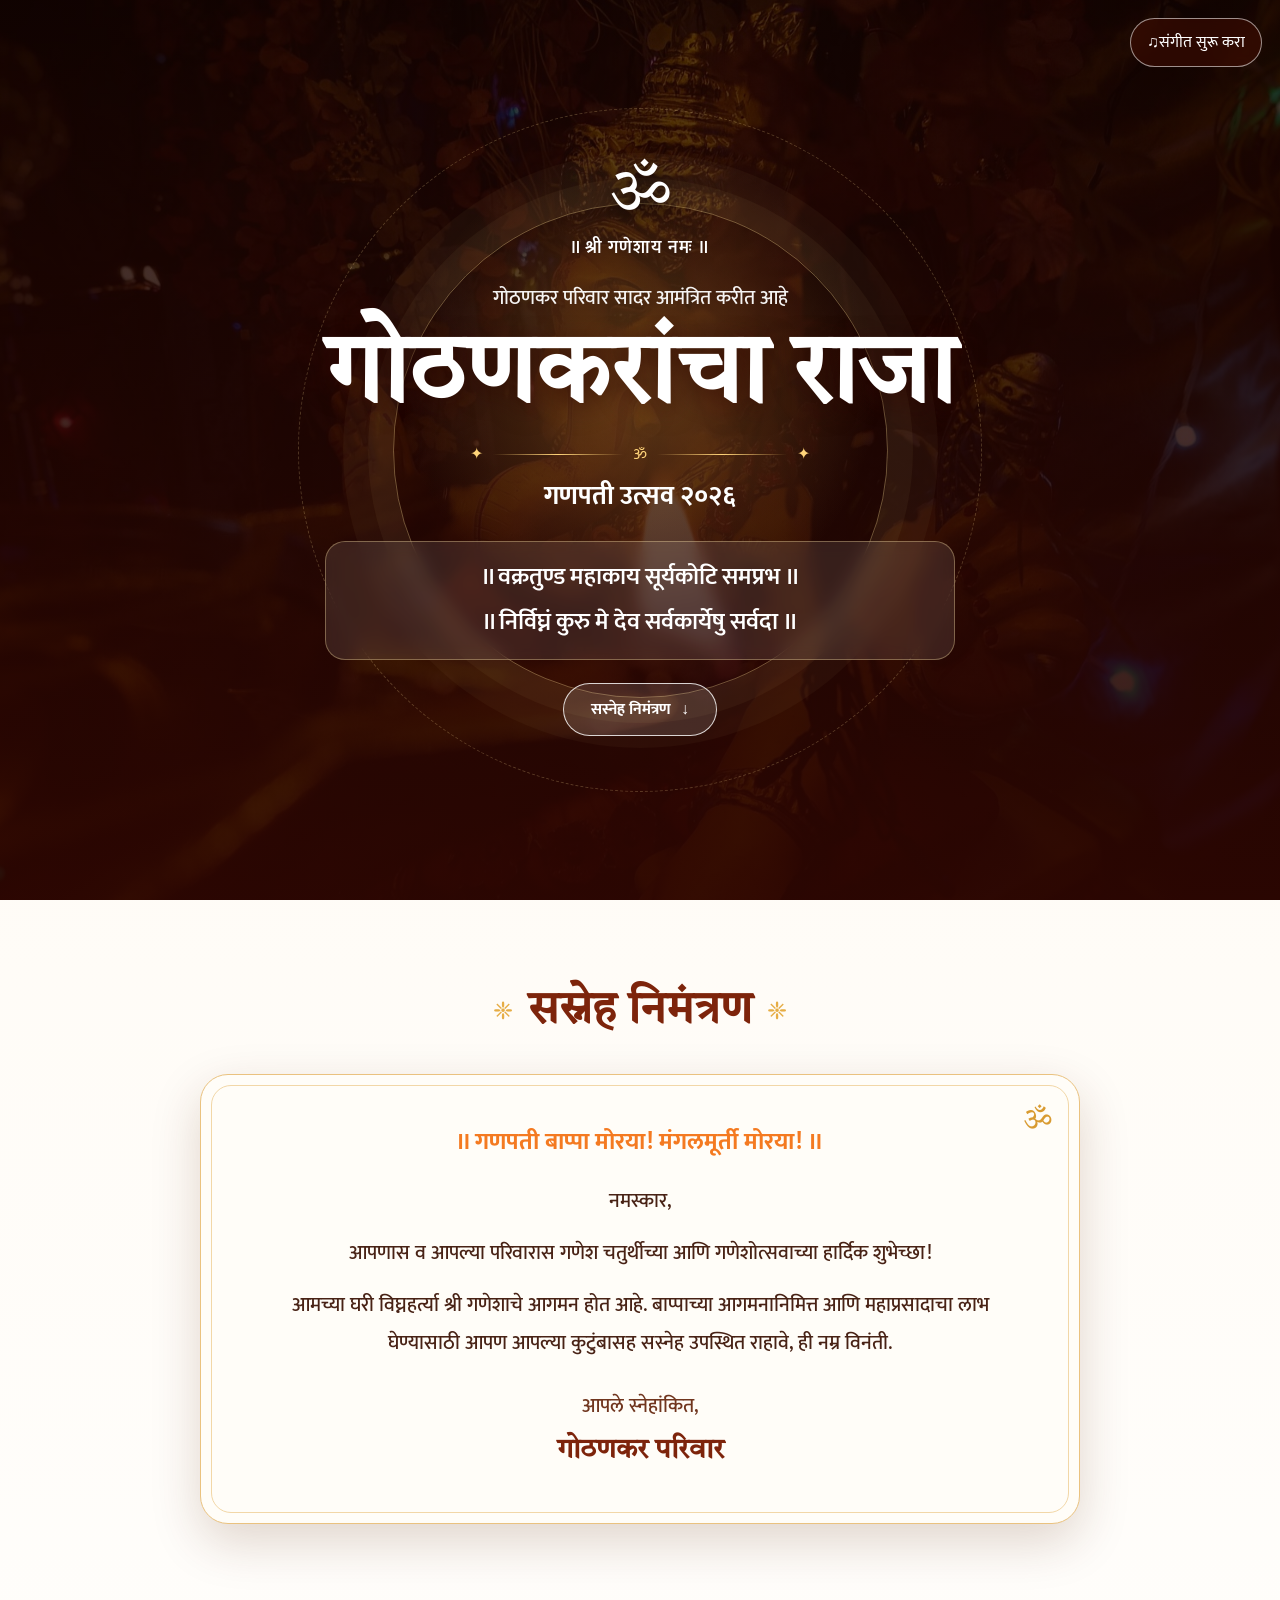
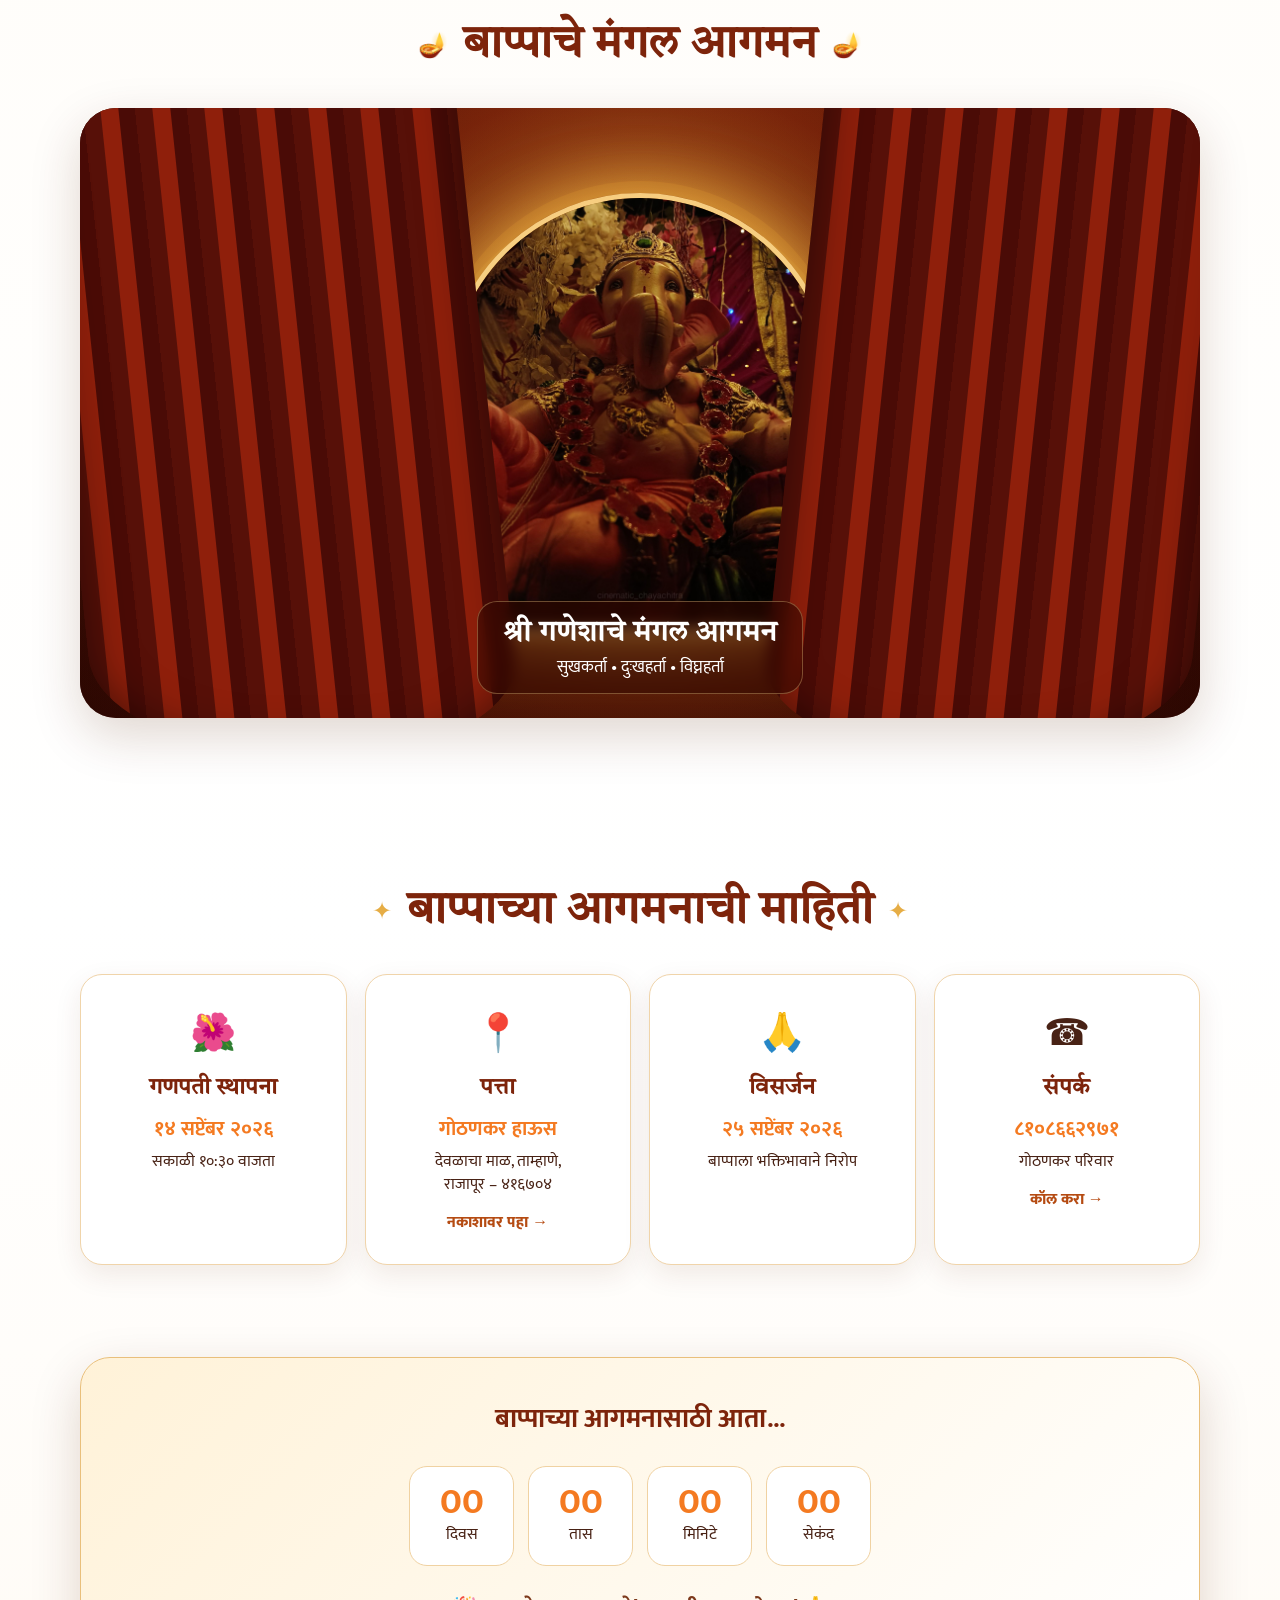
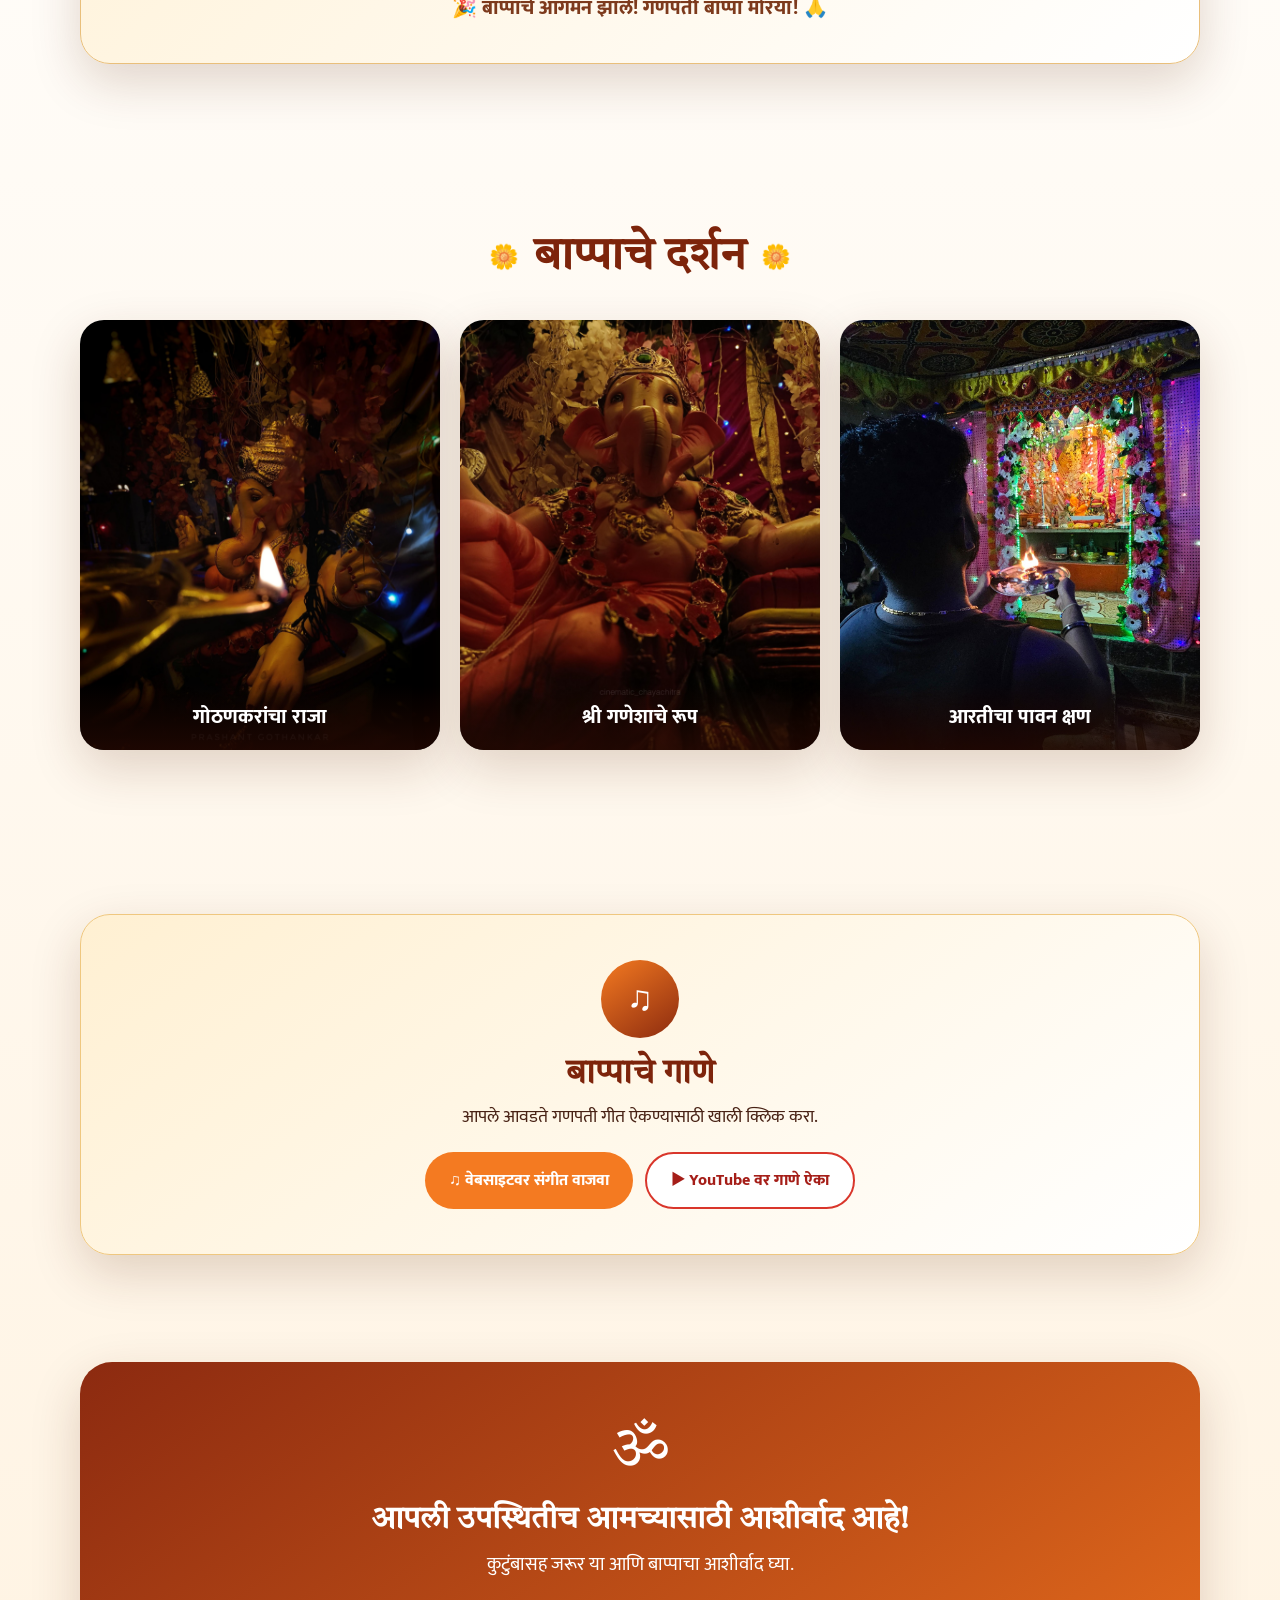
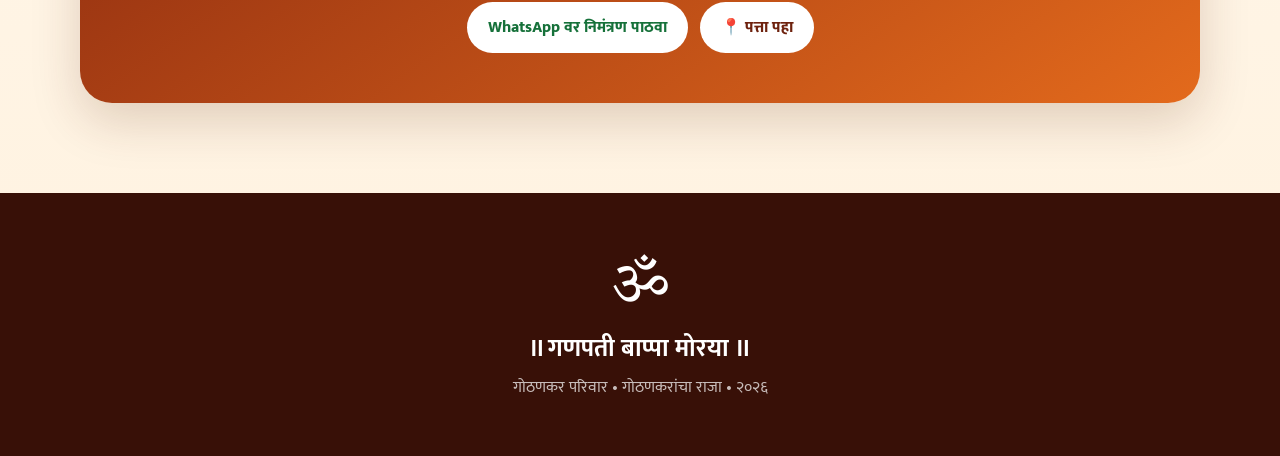
==== index.html @ 30c9cebd "Add files via upload" ====
<!DOCTYPE html>
<html lang="mr">
<head>
<meta charset="UTF-8">
<meta name="viewport" content="width=device-width, initial-scale=1.0">
<meta name="theme-color" content="#f47a21">
<meta name="description" content="गोठणकरांचा राजा — गोठणकर परिवार गणपती उत्सव २०२६">
<title>गोठणकरांचा राजा | गोठणकर परिवार</title>
<link rel="preconnect" href="https://fonts.googleapis.com">
<link rel="preconnect" href="https://fonts.gstatic.com" crossorigin>
<link href="https://fonts.googleapis.com/css2?family=Mukta:wght@400;500;600;700;800&family=Tiro+Devanagari+Marathi:ital@0;1&display=swap" rel="stylesheet">
<link rel="stylesheet" href="style.css">
</head>
<body>
<div id="petals" aria-hidden="true"></div>

<header class="hero" id="home">
  <div class="hero-photo"><img src="ganpati-1.jpeg" alt="गोठणकरांचा राजा"></div>
  <div class="hero-overlay"></div>
  <div class="halo"></div>
  <div class="mandala"></div>

  <button class="music-btn" id="musicBtn" type="button">
    <span id="musicIcon">♫</span><span id="musicText">संगीत सुरू करा</span>
  </button>
  <audio id="bgMusic" loop preload="auto">
    <source src="ganpati-aale.mp3" type="audio/mpeg">
  </audio>

  <div class="hero-content">
    <div class="om">ॐ</div>
    <div class="eyebrow">॥ श्री गणेशाय नमः ॥</div>
    <div class="small-family">गोठणकर परिवार सादर आमंत्रित करीत आहे</div>
    <h1>गोठणकरांचा राजा</h1>
    <div class="gold-line"><span>✦</span><i></i><span>ॐ</span><i></i><span>✦</span></div>
    <div class="festival">गणपती उत्सव २०२६</div>
    <div class="shlok">
      <div>॥ वक्रतुण्ड महाकाय सूर्यकोटि समप्रभ ॥</div>
      <div>॥ निर्विघ्नं कुरु मे देव सर्वकार्येषु सर्वदा ॥</div>
    </div>
    <a class="cta" href="#invitation">सस्नेह निमंत्रण <span>↓</span></a>
  </div>
</header>

<main>
<section class="section" id="invitation">
  <div class="section-heading"><span>❈</span><h2>सस्नेह निमंत्रण</h2><span>❈</span></div>
  <div class="invitation-card">
    <div class="corner">ॐ</div>
    <div class="mantra">॥ गणपती बाप्पा मोरया! मंगलमूर्ती मोरया! ॥</div>
    <p>नमस्कार,</p>
    <p>आपणास व आपल्या परिवारास गणेश चतुर्थीच्या आणि गणेशोत्सवाच्या हार्दिक शुभेच्छा!</p>
    <p>आमच्या घरी विघ्नहर्त्या श्री गणेशाचे आगमन होत आहे. बाप्पाच्या आगमनानिमित्त आणि महाप्रसादाचा लाभ घेण्यासाठी आपण आपल्या कुटुंबासह सस्नेह उपस्थित राहावे, ही नम्र विनंती.</p>
    <div class="signature">आपले स्नेहांकित,<br><strong>गोठणकर परिवार</strong></div>
  </div>
</section>

<section class="section entry-wrap">
  <div class="section-heading"><span>🪔</span><h2>बाप्पाचे मंगल आगमन</h2><span>🪔</span></div>
  <div class="entry-stage" id="entryStage">
    <div class="arch arch-left"></div><div class="arch arch-right"></div>
    <div class="entry-halo"></div><div class="entry-mandala"></div>
    <div class="light light1"></div><div class="light light2"></div>
    <div class="entry-photo"><img src="ganpati-2.jpeg" alt="श्री गणेश"></div>
    <div class="entry-flowers" id="entryFlowers"></div>
    <div class="entry-caption">
      <strong>श्री गणेशाचे मंगल आगमन</strong>
      <span>सुखकर्ता • दुःखहर्ता • विघ्नहर्ता</span>
    </div>
  </div>
</section>

<section class="section" id="details">
  <div class="section-heading"><span>✦</span><h2>बाप्पाच्या आगमनाची माहिती</h2><span>✦</span></div>
  <div class="details-grid">
    <article class="detail-card"><div class="icon">🌺</div><h3>गणपती स्थापना</h3><strong>१४ सप्टेंबर २०२६</strong><span>सकाळी १०:३० वाजता</span></article>
    <article class="detail-card"><div class="icon">📍</div><h3>पत्ता</h3><strong>गोठणकर हाऊस</strong><span>देवळाचा माळ, ताम्हाणे,<br>राजापूर – ४१६७०४</span><a class="small-link" target="_blank" rel="noopener" href="https://www.google.com/maps/search/?api=1&query=Gothankar+House%2C+Devlacha+Mal%2C+Tamhane%2C+Rajapur+416704">नकाशावर पहा →</a></article>
    <article class="detail-card"><div class="icon">🙏</div><h3>विसर्जन</h3><strong>२५ सप्टेंबर २०२६</strong><span>बाप्पाला भक्तिभावाने निरोप</span></article>
    <article class="detail-card"><div class="icon">☎</div><h3>संपर्क</h3><strong>८१०८६६२९७१</strong><span>गोठणकर परिवार</span><a class="small-link" href="tel:+918108662971">कॉल करा →</a></article>
  </div>
</section>

<section class="section countdown-section">
  <div class="countdown-card">
    <p class="countdown-label">बाप्पाच्या आगमनासाठी आता...</p>
    <div class="countdown">
      <div><strong id="days">00</strong><span>दिवस</span></div>
      <div><strong id="hours">00</strong><span>तास</span></div>
      <div><strong id="minutes">00</strong><span>मिनिटे</span></div>
      <div><strong id="seconds">00</strong><span>सेकंद</span></div>
    </div>
    <p id="countdownMessage">गणपती बाप्पा मोरया! 🙏</p>
  </div>
</section>

<section class="section" id="gallery">
  <div class="section-heading"><span>🌼</span><h2>बाप्पाचे दर्शन</h2><span>🌼</span></div>
  <div class="gallery-grid">
    <button class="gallery-item" data-img="ganpati-1.jpeg"><img src="ganpati-1.jpeg" alt="गोठणकरांचा राजा"><span>गोठणकरांचा राजा</span></button>
    <button class="gallery-item" data-img="ganpati-2.jpeg"><img src="ganpati-2.jpeg" alt="श्री गणेश"><span>श्री गणेशाचे रूप</span></button>
    <button class="gallery-item" data-img="ganpati-3.jpeg"><img src="ganpati-3.jpeg" alt="आरतीचा पावन क्षण"><span>आरतीचा पावन क्षण</span></button>
  </div>
</section>

<section class="section music-section">
  <div class="music-card">
    <div class="music-symbol">♫</div>
    <h2>बाप्पाचे गाणे</h2>
    <p>आपले आवडते गणपती गीत ऐकण्यासाठी खाली क्लिक करा.</p>
    <div class="music-actions">
      <button class="orange-btn" id="musicBtn2" type="button">♫ वेबसाइटवर संगीत वाजवा</button>
      <a class="youtube-btn" target="_blank" rel="noopener" href="https://www.youtube.com/watch?v=oWiv8ytzTlU">▶ YouTube वर गाणे ऐका</a>
    </div>
  </div>
</section>

<section class="section share">
  <div class="share-card">
    <div class="om-small">ॐ</div>
    <h2>आपली उपस्थितीच आमच्यासाठी आशीर्वाद आहे!</h2>
    <p>कुटुंबासह जरूर या आणि बाप्पाचा आशीर्वाद घ्या.</p>
    <div class="share-buttons">
      <a class="whatsapp" target="_blank" rel="noopener" href="https://wa.me/?text=%E0%A4%97%E0%A5%8B%E0%A4%A0%E0%A4%A3%E0%A4%95%E0%A4%B0%E0%A4%BE%E0%A4%82%E0%A4%9A%E0%A4%BE%20%E0%A4%B0%E0%A4%BE%E0%A4%9C%E0%A4%BE%20%E2%80%94%20%E0%A4%97%E0%A4%A3%E0%A4%AA%E0%A4%A4%E0%A5%80%20%E0%A4%89%E0%A4%A4%E0%A5%8D%E0%A4%B8%E0%A4%B5%202026">WhatsApp वर निमंत्रण पाठवा</a>
      <a class="map-btn" target="_blank" rel="noopener" href="https://www.google.com/maps/search/?api=1&query=Gothankar+House%2C+Devlacha+Mal%2C+Tamhane%2C+Rajapur+416704">📍 पत्ता पहा</a>
    </div>
  </div>
</section>
</main>

<footer>
  <div class="footer-om">ॐ</div>
  <p>॥ गणपती बाप्पा मोरया ॥</p>
  <p class="footer-small">गोठणकर परिवार • गोठणकरांचा राजा • २०२६</p>
</footer>

<div class="lightbox" id="lightbox" aria-hidden="true">
  <button class="close-lightbox" id="closeLightbox" aria-label="बंद करा">×</button>
  <img id="lightboxImg" src="" alt="मोठी प्रतिमा">
</div>

<script src="script.js"></script>
</body>
</html>
---- style.css ----
*{box-sizing:border-box;margin:0;padding:0}
:root{--orange:#f47a21;--deep:#7d240b;--dark:#321008;--gold:#e6ad45;--cream:#fff8ec;--brown:#482215;--white:#fff;--shadow:0 18px 50px rgba(82,31,8,.18)}
html{scroll-behavior:smooth}

body{font-family:'Mukta','Tiro Devanagari Marathi',sans-serif;color:var(--brown);background:linear-gradient(180deg,#fffaf2,#fff 48%,#fff2df);overflow-x:hidden}
a{text-decoration:none;color:inherit}button{font:inherit}
#petals{position:fixed;inset:0;pointer-events:none;z-index:100;overflow:hidden}
.petal{position:absolute;top:-35px;color:#f4a13b;font-size:17px;animation:fall linear forwards;opacity:.75}
@keyframes fall{to{transform:translate3d(var(--drift),110vh,0) rotate(520deg);opacity:0}}

.hero{min-height:100svh;display:grid;place-items:center;position:relative;overflow:hidden;background:#3b1005;color:#fff;text-align:center}
.hero-photo,.hero-overlay{position:absolute;inset:0}.hero-photo img{width:100%;height:100%;object-fit:cover;filter:brightness(.43) saturate(1.1);transform:scale(1.03)}
.hero-overlay{background:radial-gradient(circle at 50% 43%,rgba(255,190,78,.28),transparent 29%),linear-gradient(180deg,rgba(43,7,2,.36),rgba(49,7,2,.86))}
.halo{position:absolute;width:55vmin;height:55vmin;border-radius:50%;border:1px solid rgba(255,226,151,.35);box-shadow:0 0 0 25px rgba(255,221,135,.045),0 0 0 50px rgba(255,221,135,.035);animation:pulse 5s ease-in-out infinite}
.mandala{position:absolute;width:76vmin;height:76vmin;border:1px dashed rgba(255,226,151,.23);border-radius:50%;animation:spin 34s linear infinite}
@keyframes spin{to{transform:rotate(360deg)}}@keyframes pulse{50%{transform:scale(1.035);opacity:.72}}
.hero-content{position:relative;z-index:3;padding:42px 18px;max-width:1000px}
.om{font-family:'Tiro Devanagari Marathi',serif;font-size:64px;line-height:1;text-shadow:0 5px 20px #000}
.eyebrow{font-family:'Mukta',sans-serif;font-size:18px;letter-spacing:1px;margin-top:5px;font-weight:600}
.small-family{font-size:20px;margin-top:18px;opacity:.95;font-weight:500}
h1{font-family:'Tiro Devanagari Marathi','Mukta',sans-serif;font-weight:700;font-size:clamp(48px,9vw,98px);line-height:1.12;margin:8px 0 4px;text-shadow:0 7px 25px rgba(48,8,0,.7)}
.gold-line{display:flex;align-items:center;justify-content:center;gap:10px;color:#ffd47a;margin:8px 0 7px}.gold-line i{display:block;width:min(130px,15vw);height:1px;background:linear-gradient(90deg,transparent,#ffd47a,transparent)}
.festival{font-family:'Mukta',sans-serif;font-size:26px;font-weight:700}
.shlok{font-family:'Mukta',sans-serif;font-size:clamp(17px,2.7vw,24px);line-height:1.9;margin:23px auto;background:rgba(255,255,255,.10);border:1px solid rgba(255,230,167,.35);padding:13px 22px;border-radius:20px;backdrop-filter:blur(8px);font-weight:600}
.cta{display:inline-flex;gap:10px;align-items:center;padding:12px 27px;border:1px solid rgba(255,255,255,.8);border-radius:999px;background:rgba(255,255,255,.12);font-weight:700}.cta:hover{background:#fff;color:var(--deep)}
.music-btn{position:absolute;right:18px;top:18px;z-index:10;border:1px solid rgba(255,255,255,.55);background:rgba(67,13,3,.55);color:#fff;padding:10px 16px;border-radius:999px;cursor:pointer;backdrop-filter:blur(8px)}

.section{width:min(1120px,92%);margin:auto;padding:82px 0}.section-heading{display:flex;align-items:center;justify-content:center;gap:15px;margin-bottom:32px;color:var(--deep)}.section-heading h2{font-family:'Tiro Devanagari Marathi','Mukta',sans-serif;font-size:clamp(28px,5vw,45px);font-weight:700}.section-heading span{color:var(--gold);font-size:24px}
.invitation-card{position:relative;max-width:880px;margin:auto;background:#fffdf8;border:1px solid #eac27f;border-radius:28px;padding:45px clamp(24px,7vw,78px);box-shadow:var(--shadow);text-align:center;font-family:'Mukta',sans-serif;font-size:20px;line-height:1.9;font-weight:500}
.invitation-card:before{content:"";position:absolute;inset:10px;border:1px solid #f2d7a7;border-radius:20px;pointer-events:none}.invitation-card p{margin-bottom:14px}.corner{position:absolute;right:26px;top:18px;color:#d99b31;font-family:'Tiro Devanagari Marathi';font-size:30px}.mantra{font-family:'Mukta',sans-serif;color:var(--orange);font-size:24px;margin-bottom:16px;font-weight:700}.signature{margin-top:25px;color:#70351e}.signature strong{font-family:'Tiro Devanagari Marathi','Mukta',sans-serif;font-size:28px;font-weight:700;color:var(--deep)}

.entry-wrap{padding-top:10px}.entry-stage{min-height:610px;position:relative;overflow:hidden;border-radius:36px;background:radial-gradient(circle at 50% 46%,#fff0bd 0 5%,#ef9a36 19%,#a93610 48%,#4a0f05 100%);box-shadow:var(--shadow);display:grid;place-items:center}
.entry-stage:before{content:"";position:absolute;inset:0;background:radial-gradient(circle at 50% 48%,transparent 0 22%,rgba(40,4,0,.28) 70%),linear-gradient(180deg,rgba(38,5,0,.25),rgba(20,2,0,.55));z-index:1}
.arch{position:absolute;top:-20%;width:38%;height:125%;background:repeating-linear-gradient(90deg,#571008 0 17px,#8f1f0b 18px 35px,#4a0b06 36px 52px);z-index:6;box-shadow:inset 0 0 45px rgba(0,0,0,.5);transition:transform 1.8s cubic-bezier(.18,.8,.18,1);border-bottom-left-radius:40% 12%;border-bottom-right-radius:40% 12%}
.arch-left{left:-2%;transform:skewX(6deg);animation:openLeft 7s ease-in-out infinite}.arch-right{right:-2%;transform:skewX(-6deg);animation:openRight 7s ease-in-out infinite}
@keyframes openLeft{0%,20%{transform:translateX(0) skewX(6deg)}40%,75%{transform:translateX(-92%) skewX(6deg)}100%{transform:translateX(0) skewX(6deg)}}@keyframes openRight{0%,20%{transform:translateX(0) skewX(-6deg)}40%,75%{transform:translateX(92%) skewX(-6deg)}100%{transform:translateX(0) skewX(-6deg)}}
.entry-halo{position:absolute;width:390px;height:390px;border-radius:50%;border:2px solid rgba(255,225,146,.45);box-shadow:0 0 0 20px rgba(255,210,108,.08),0 0 80px rgba(255,193,69,.65);animation:spin 22s linear infinite;z-index:2}.entry-mandala{position:absolute;width:330px;height:330px;border-radius:50%;border:16px dotted rgba(255,239,177,.42);animation:spin 12s linear infinite reverse;z-index:2}
.entry-photo{position:relative;z-index:4;width:min(390px,70vw);height:440px;border-radius:200px 200px 35px 35px;overflow:hidden;border:5px solid rgba(255,218,139,.9);box-shadow:0 0 0 12px rgba(255,186,63,.12),0 0 80px rgba(255,195,75,.75);animation:photoIn 7s ease-in-out infinite}
.entry-photo img{width:100%;height:100%;object-fit:cover;object-position:center 28%;display:block;animation:photoZoom 7s ease-in-out infinite}
@keyframes photoIn{0%,20%{opacity:0;transform:translateY(55px) scale(.82)}40%,77%{opacity:1;transform:none}100%{opacity:0;transform:translateY(-18px) scale(1.03)}}@keyframes photoZoom{50%{transform:scale(1.06)}}
.light{position:absolute;bottom:70px;width:70px;height:70px;background:radial-gradient(circle,#fff8bd 0 7%,#ffc44e 18%,rgba(255,170,43,.08) 62%,transparent 72%);z-index:5;animation:flicker 1s ease-in-out infinite alternate}.light1{left:12%}.light2{right:12%}@keyframes flicker{to{transform:scale(1.18);filter:brightness(1.35)}}
.entry-flowers{position:absolute;inset:0;z-index:7;pointer-events:none}.flower{position:absolute;top:-30px;font-size:21px;animation:flowerFall 4.5s linear forwards}@keyframes flowerFall{to{transform:translate(var(--x),650px) rotate(500deg);opacity:0}}
.entry-caption{position:absolute;z-index:9;bottom:24px;color:#fff;text-align:center;background:rgba(50,8,1,.58);padding:12px 25px;border:1px solid rgba(255,222,146,.32);border-radius:20px;backdrop-filter:blur(7px)}.entry-caption strong{display:block;font-family:'Tiro Devanagari Marathi','Mukta',sans-serif;font-size:29px;font-weight:700}.entry-caption span{font-size:17px}

.details{padding-top:30px}.details-grid{display:grid;grid-template-columns:repeat(4,1fr);gap:18px}.detail-card{background:#fff;border:1px solid #f0d4aa;border-radius:22px;padding:28px 18px;text-align:center;box-shadow:0 10px 28px rgba(90,35,10,.09);transition:.25s}.detail-card:hover{transform:translateY(-6px)}.icon{font-size:37px}.detail-card h3{font-family:'Tiro Devanagari Marathi','Mukta',sans-serif;font-size:23px;font-weight:700;color:var(--deep);margin:8px 0}.detail-card strong{display:block;font-size:20px;color:var(--orange)}.detail-card span{display:block;margin-top:4px;line-height:1.45}.small-link{display:inline-block;margin-top:13px;color:#b54b12;font-weight:800}
.countdown-section{padding-top:10px}.countdown-card{background:linear-gradient(135deg,#fff2d8,#fff);border:1px solid #e9bf7b;border-radius:30px;padding:38px 20px;text-align:center;box-shadow:var(--shadow)}.countdown-label{font-family:'Mukta',sans-serif;font-size:27px;color:var(--deep);font-weight:700}.countdown{display:flex;justify-content:center;gap:14px;margin:25px 0;flex-wrap:wrap}.countdown div{min-width:105px;padding:17px 10px;border-radius:18px;background:#fff;border:1px solid #f0d2a2}.countdown strong{display:block;font-size:37px;color:var(--orange);line-height:1}.countdown span{font-size:16px}#countdownMessage{font-size:20px;color:#7d3a1c;font-weight:800}
.gallery-grid{display:grid;grid-template-columns:repeat(3,1fr);gap:20px}.gallery-item{border:0;padding:0;background:#fff;border-radius:24px;overflow:hidden;box-shadow:var(--shadow);cursor:pointer;position:relative}.gallery-item img{width:100%;height:430px;object-fit:cover;display:block;transition:.5s}.gallery-item:hover img{transform:scale(1.05)}.gallery-item span{position:absolute;left:0;right:0;bottom:0;padding:16px;background:linear-gradient(transparent,rgba(35,8,2,.82));color:#fff;font-size:20px;font-weight:800}
.music-card{text-align:center;padding:45px 20px;background:linear-gradient(145deg,#fff0d2,#fff);border:1px solid #efc77f;border-radius:30px;box-shadow:var(--shadow)}.music-symbol{margin:auto;width:78px;height:78px;border-radius:50%;display:grid;place-items:center;background:linear-gradient(145deg,#f47a21,#8c2b0f);color:#fff;font-size:35px;animation:spin 5s linear infinite}.music-card h2{font-family:'Tiro Devanagari Marathi','Mukta',sans-serif;font-size:33px;font-weight:700;color:var(--deep);margin:15px 0 5px}.music-card p{font-size:18px}.music-actions{display:flex;justify-content:center;gap:12px;flex-wrap:wrap;margin-top:20px}.orange-btn,.youtube-btn{display:inline-block;padding:13px 24px;border-radius:999px;font-weight:800;cursor:pointer}.orange-btn{border:0;background:var(--orange);color:#fff}.youtube-btn{background:#fff;border:2px solid #d9362b;color:#a51e18}
.share{padding-top:25px;padding-bottom:90px}.share-card{text-align:center;padding:50px 20px;background:linear-gradient(145deg,#8c2a10,#e36a1c);border-radius:32px;color:#fff;box-shadow:var(--shadow)}.om-small,.footer-om{font-family:'Tiro Devanagari Marathi';font-size:60px}.share-card h2{font-family:'Tiro Devanagari Marathi','Mukta',sans-serif;font-size:31px;font-weight:700;margin:8px auto;max-width:760px}.share-card p{font-size:19px}.share-buttons{display:flex;justify-content:center;gap:12px;flex-wrap:wrap;margin-top:22px}.share-buttons a{padding:12px 21px;border-radius:999px;background:#fff;color:#6e220e;font-weight:800}.whatsapp{color:#16713a!important}
footer{padding:55px 20px;background:#381007;color:#fff;text-align:center}footer p{font-family:'Mukta',sans-serif;font-size:25px;font-weight:700}.footer-small{font-family:'Mukta',sans-serif!important;font-size:16px!important;opacity:.72;margin-top:5px;font-weight:400}
.lightbox{position:fixed;inset:0;background:rgba(16,3,0,.92);z-index:200;display:none;align-items:center;justify-content:center;padding:25px}.lightbox.show{display:flex}.lightbox img{max-width:94vw;max-height:92vh;border-radius:18px;box-shadow:0 0 50px rgba(255,190,70,.35)}.close-lightbox{position:absolute;top:18px;right:22px;border:0;background:transparent;color:#fff;font-size:48px;cursor:pointer}

@media(max-width:800px){.details-grid{grid-template-columns:repeat(2,1fr)}.gallery-grid{grid-template-columns:1fr}.gallery-item img{height:500px}.entry-stage{min-height:590px}.entry-photo{height:420px}.arch{width:42%}}
@media(max-width:560px){.music-btn{top:12px;right:12px;font-size:14px;padding:8px 12px}.hero-content{padding-top:75px}.small-family{font-size:17px}h1{font-size:54px}.shlok{font-size:16px;padding:12px 10px}.section{padding:62px 0}.details-grid{grid-template-columns:1fr}.gallery-item img{height:460px}.entry-stage{min-height:560px}.entry-photo{width:76vw;height:390px}.entry-halo{width:330px;height:330px}.entry-mandala{width:280px;height:280px}.entry-caption{left:10px;right:10px}.entry-caption strong{font-size:24px}.entry-caption span{font-size:15px}}
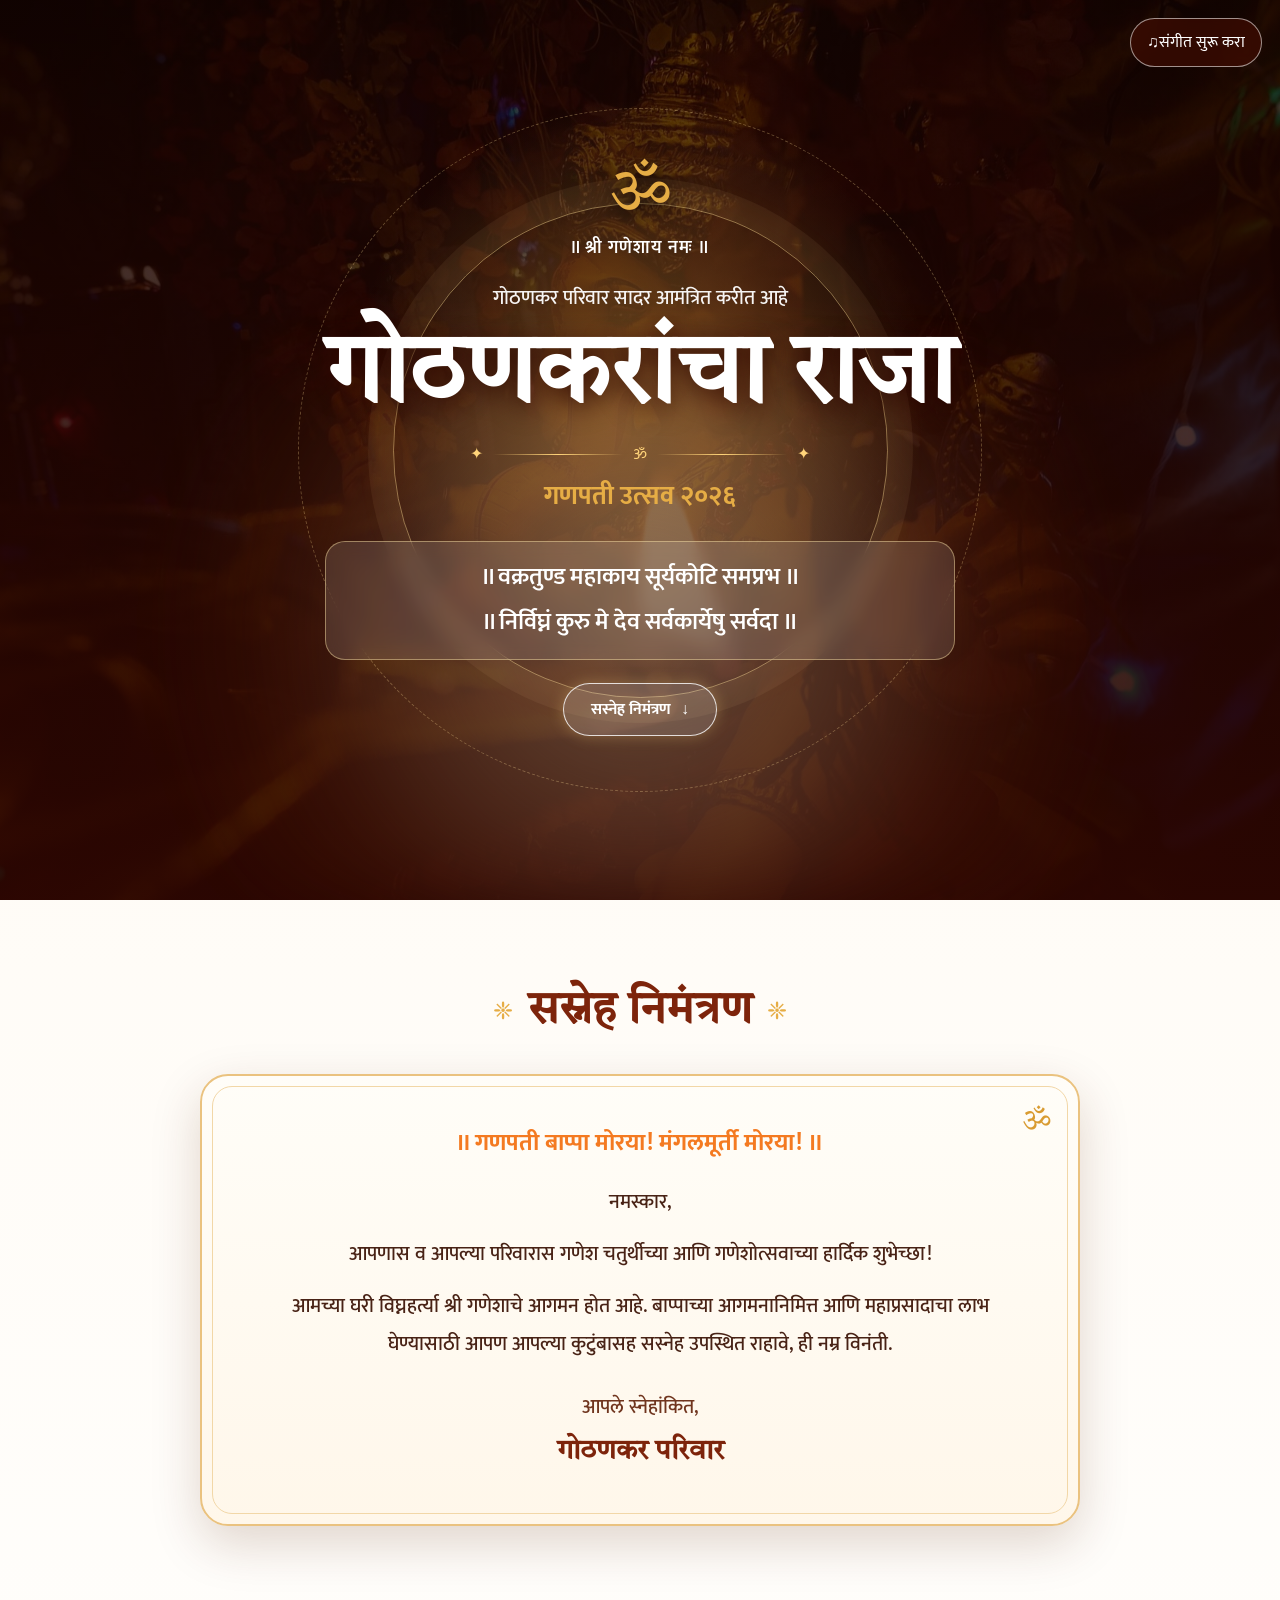
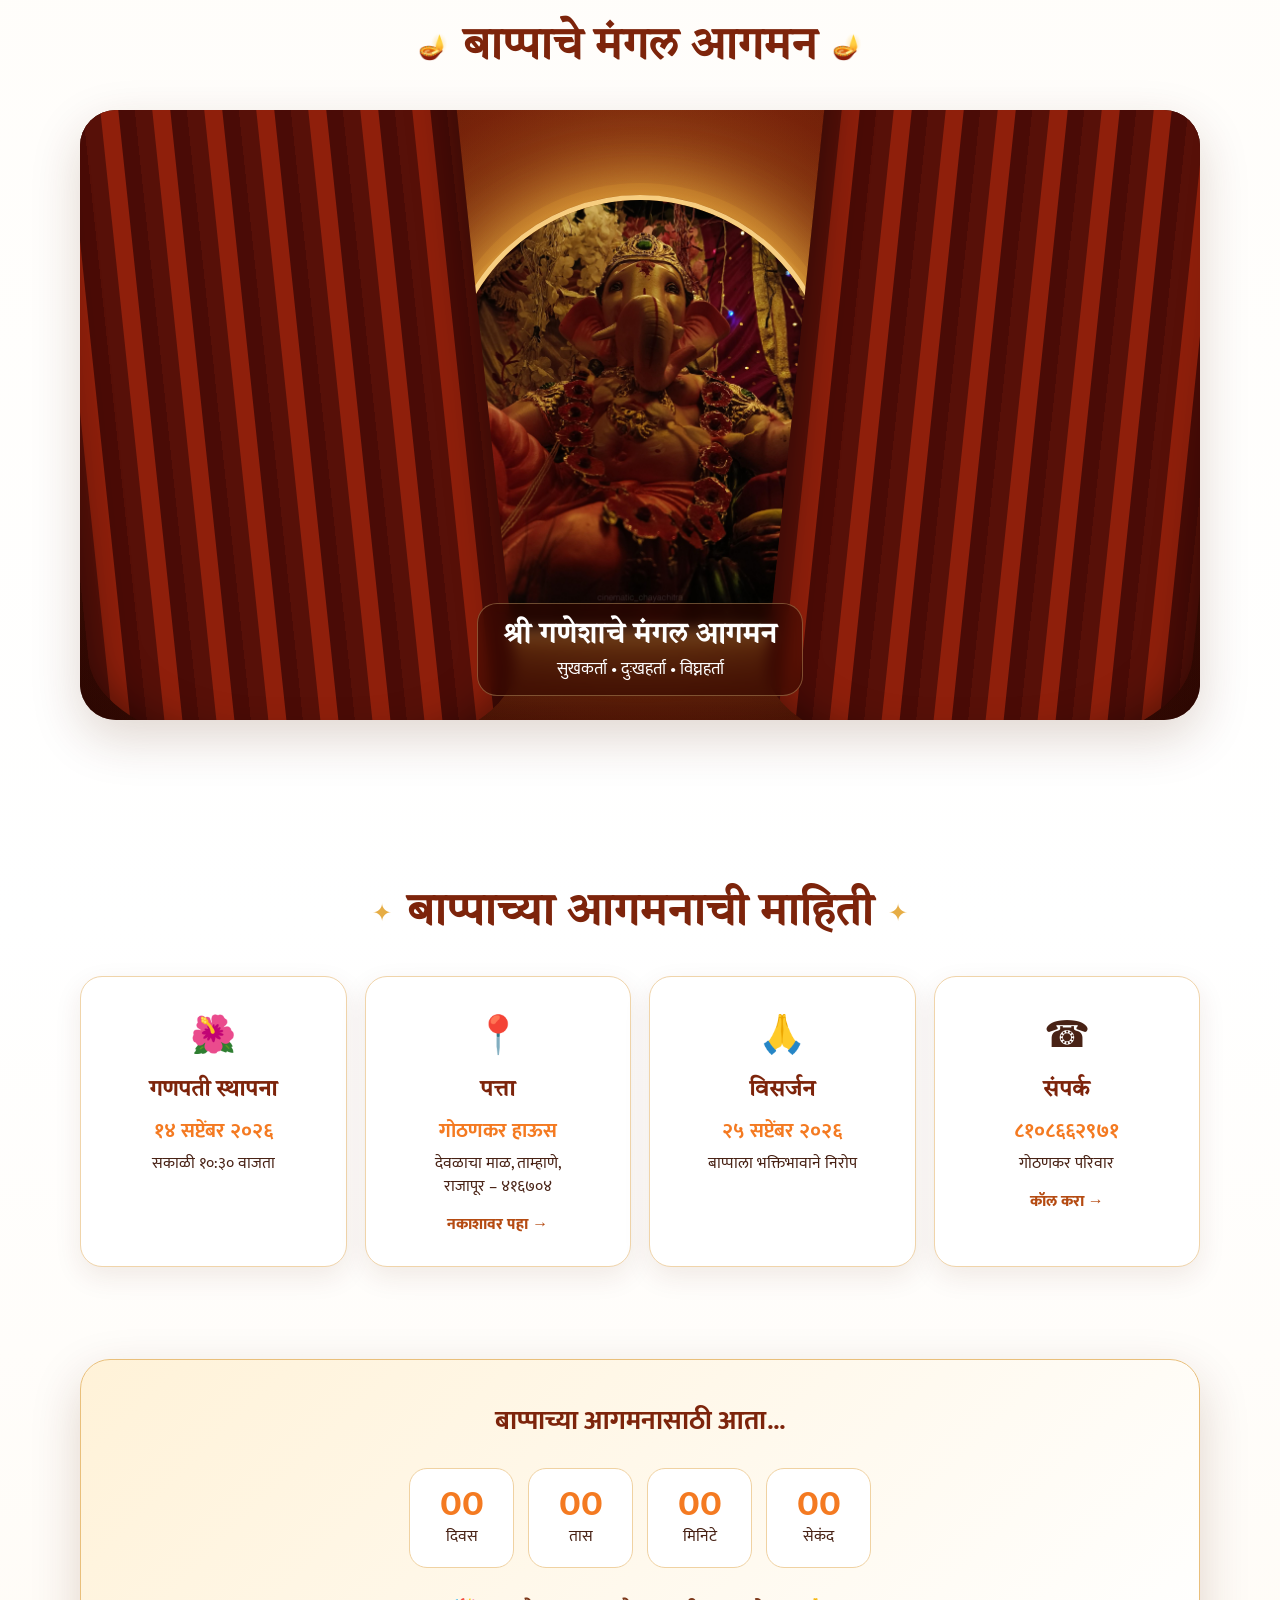
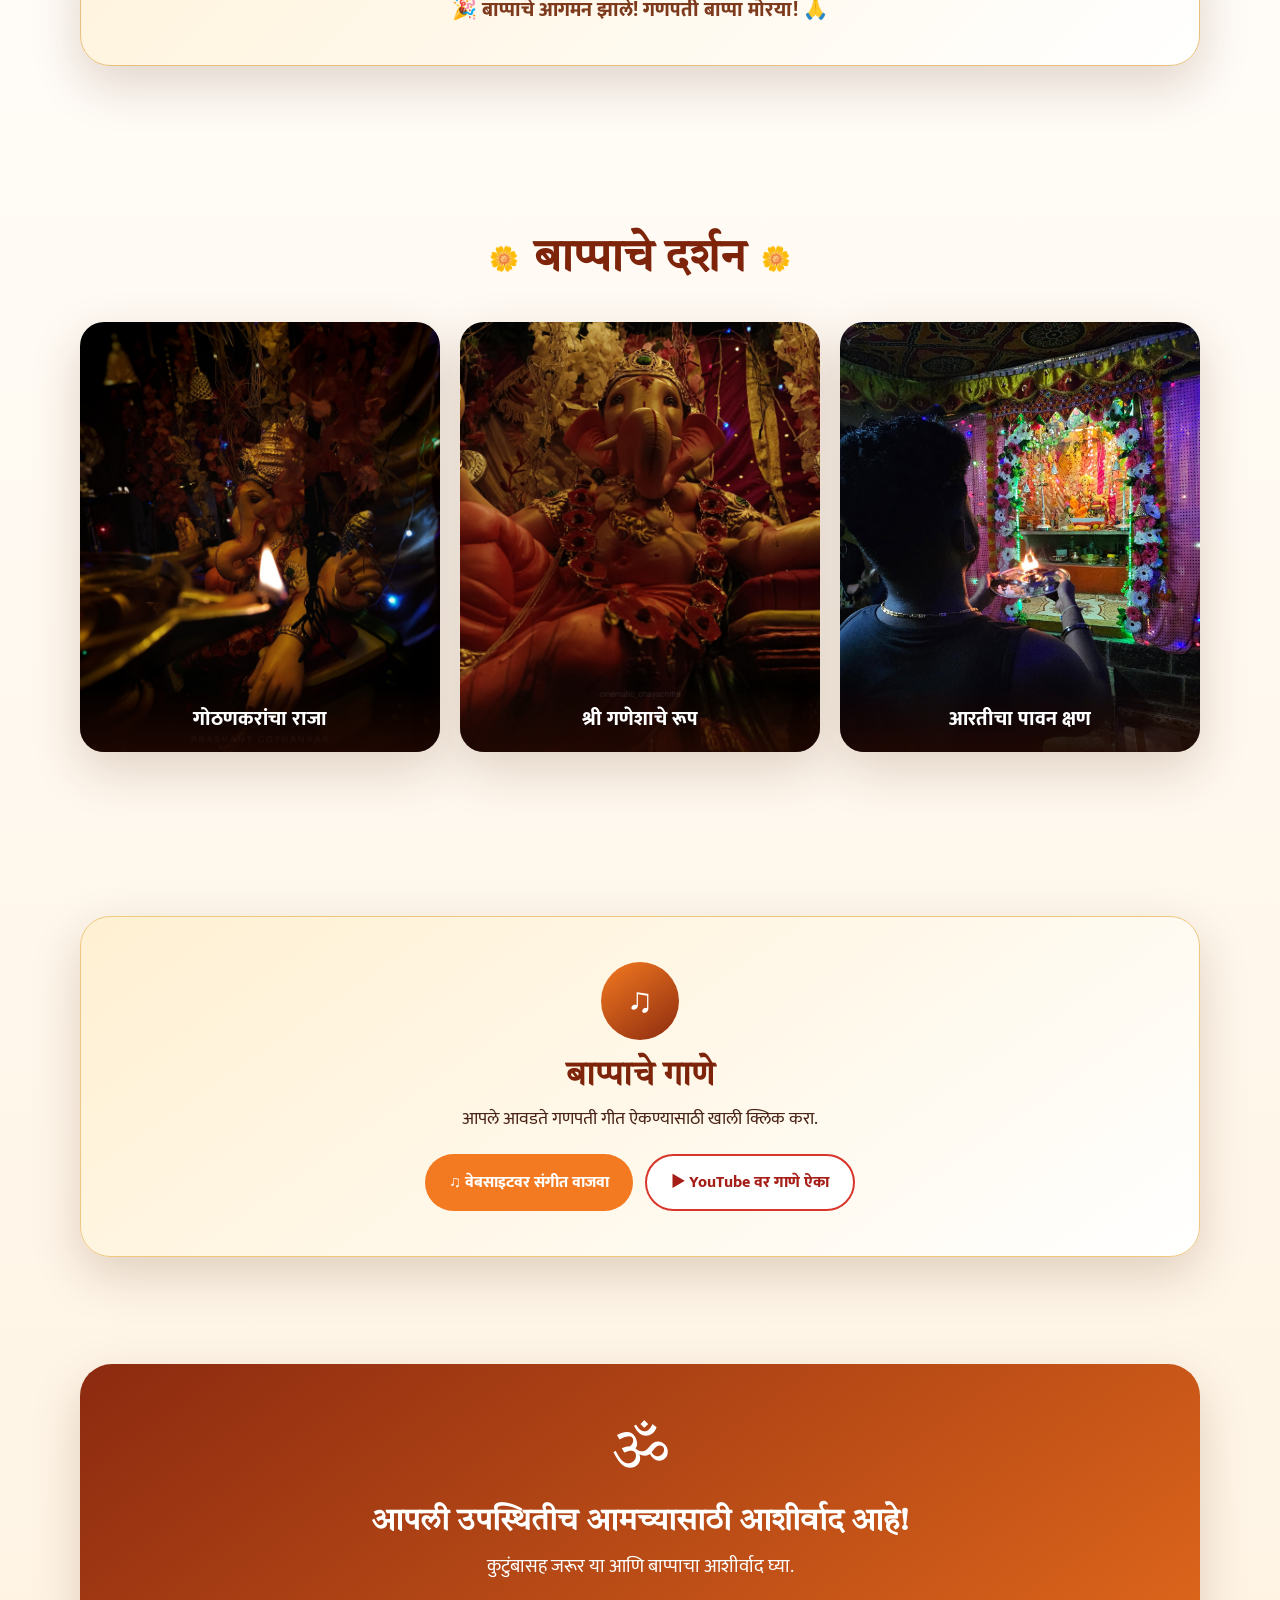
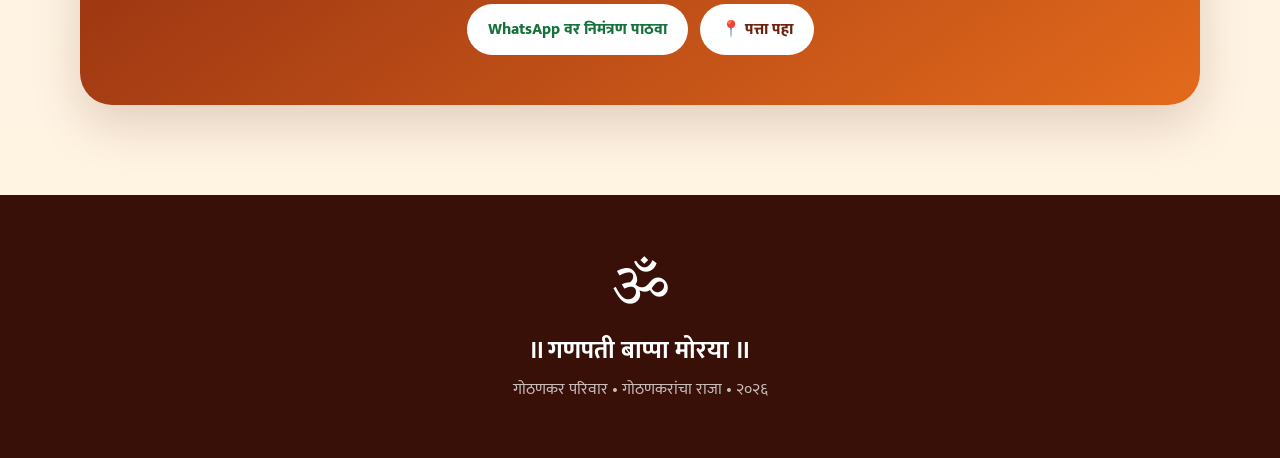
==== commit bb93c38b: "Add files via upload" ====
--- a/index.html
+++ b/index.html
@@ -15,6 +15,12 @@
 <div id="petals" aria-hidden="true"></div>
 
 <header class="hero" id="home">
+  <!-- आकर्षक धुराचा (Smoke) इफेक्ट -->
+  <div class="smoke-wrap" aria-hidden="true">
+    <div class="smoke smoke1"></div>
+    <div class="smoke smoke2"></div>
+  </div>
+
   <div class="hero-photo"><img src="ganpati-1.jpeg" alt="गोठणकरांचा राजा"></div>
   <div class="hero-overlay"></div>
   <div class="halo"></div>
@@ -120,7 +126,8 @@
     <h2>आपली उपस्थितीच आमच्यासाठी आशीर्वाद आहे!</h2>
     <p>कुटुंबासह जरूर या आणि बाप्पाचा आशीर्वाद घ्या.</p>
     <div class="share-buttons">
-      <a class="whatsapp" target="_blank" rel="noopener" href="https://wa.me/?text=%E0%A4%97%E0%A5%8B%E0%A4%A0%E0%A4%A3%E0%A4%95%E0%A4%B0%E0%A4%BE%E0%A4%82%E0%A4%9A%E0%A4%BE%20%E0%A4%B0%E0%A4%BE%E0%A4%9C%E0%A4%BE%20%E2%80%94%20%E0%A4%97%E0%A4%A3%E0%A4%AA%E0%A4%A4%E0%A5%80%20%E0%A4%89%E0%A4%A4%E0%A5%8D%E0%A4%B8%E0%A4%B5%202026">WhatsApp वर निमंत्रण पाठवा</a>
+      <!-- व्हाट्सएप लिंक JavaScript द्वारे ऑटो-सेट होईल -->
+      <a class="whatsapp" id="whatsappBtn" target="_blank" rel="noopener" href="#">WhatsApp वर निमंत्रण पाठवा</a>
       <a class="map-btn" target="_blank" rel="noopener" href="https://www.google.com/maps/search/?api=1&query=Gothankar+House%2C+Devlacha+Mal%2C+Tamhane%2C+Rajapur+416704">📍 पत्ता पहा</a>
     </div>
   </div>
--- a/style.css
+++ b/style.css
@@ -8,25 +8,31 @@
 .petal{position:absolute;top:-35px;color:#f4a13b;font-size:17px;animation:fall linear forwards;opacity:.75}
 @keyframes fall{to{transform:translate3d(var(--drift),110vh,0) rotate(520deg);opacity:0}}
 
+/* धुराचा (Smoke) इफेक्ट */
+.smoke-wrap{position:absolute;inset:0;pointer-events:none;z-index:2;overflow:hidden;opacity:.35}
+.smoke{position:absolute;bottom:0;left:50%;width:100vw;height:60vh;background:radial-gradient(circle,rgba(255,230,180,0.6) 0%,rgba(244,122,33,0.1) 50%,transparent 70%);filter:blur(40px);transform:translateX(-50%);animation:smokeRise 8s ease-in-out infinite alternate}
+.smoke2{animation-delay:4s;animation-duration:11s}
+@keyframes smokeRise{0%{transform:translateX(-50%) translateY(10%) scale(1)}100%{transform:translateX(-48%) translateY(-15%) scale(1.2)}}
+
 .hero{min-height:100svh;display:grid;place-items:center;position:relative;overflow:hidden;background:#3b1005;color:#fff;text-align:center}
-.hero-photo,.hero-overlay{position:absolute;inset:0}.hero-photo img{width:100%;height:100%;object-fit:cover;filter:brightness(.43) saturate(1.1);transform:scale(1.03)}
-.hero-overlay{background:radial-gradient(circle at 50% 43%,rgba(255,190,78,.28),transparent 29%),linear-gradient(180deg,rgba(43,7,2,.36),rgba(49,7,2,.86))}
-.halo{position:absolute;width:55vmin;height:55vmin;border-radius:50%;border:1px solid rgba(255,226,151,.35);box-shadow:0 0 0 25px rgba(255,221,135,.045),0 0 0 50px rgba(255,221,135,.035);animation:pulse 5s ease-in-out infinite}
-.mandala{position:absolute;width:76vmin;height:76vmin;border:1px dashed rgba(255,226,151,.23);border-radius:50%;animation:spin 34s linear infinite}
+.hero-photo,.hero-overlay{position:absolute;inset:0}.hero-photo img{width:100%;height:100%;object-fit:cover;filter:brightness(.43) saturate(1.2);transform:scale(1.03)}
+.hero-overlay{background:radial-gradient(circle at 50% 43%,rgba(255,190,78,.35),transparent 35%),linear-gradient(180deg,rgba(43,7,2,.36),rgba(49,7,2,.86))}
+.halo{position:absolute;width:55vmin;height:55vmin;border-radius:50%;border:1px solid rgba(255,226,151,.45);box-shadow:0 0 0 25px rgba(255,221,135,.06),0 0 50px rgba(255,221,135,.05);animation:pulse 5s ease-in-out infinite}
+.mandala{position:absolute;width:76vmin;height:76vmin;border:1px dashed rgba(255,226,151,.3);border-radius:50%;animation:spin 34s linear infinite}
 @keyframes spin{to{transform:rotate(360deg)}}@keyframes pulse{50%{transform:scale(1.035);opacity:.72}}
 .hero-content{position:relative;z-index:3;padding:42px 18px;max-width:1000px}
-.om{font-family:'Tiro Devanagari Marathi',serif;font-size:64px;line-height:1;text-shadow:0 5px 20px #000}
+.om{font-family:'Tiro Devanagari Marathi',serif;font-size:64px;line-height:1;text-shadow:0 5px 20px #000;color:var(--gold)}
 .eyebrow{font-family:'Mukta',sans-serif;font-size:18px;letter-spacing:1px;margin-top:5px;font-weight:600}
 .small-family{font-size:20px;margin-top:18px;opacity:.95;font-weight:500}
-h1{font-family:'Tiro Devanagari Marathi','Mukta',sans-serif;font-weight:700;font-size:clamp(48px,9vw,98px);line-height:1.12;margin:8px 0 4px;text-shadow:0 7px 25px rgba(48,8,0,.7)}
+h1{font-family:'Tiro Devanagari Marathi','Mukta',sans-serif;font-weight:700;font-size:clamp(48px,9vw,98px);line-height:1.12;margin:8px 0 4px;text-shadow:0 7px 25px rgba(48,8,0,.9);color:#fff}
 .gold-line{display:flex;align-items:center;justify-content:center;gap:10px;color:#ffd47a;margin:8px 0 7px}.gold-line i{display:block;width:min(130px,15vw);height:1px;background:linear-gradient(90deg,transparent,#ffd47a,transparent)}
-.festival{font-family:'Mukta',sans-serif;font-size:26px;font-weight:700}
-.shlok{font-family:'Mukta',sans-serif;font-size:clamp(17px,2.7vw,24px);line-height:1.9;margin:23px auto;background:rgba(255,255,255,.10);border:1px solid rgba(255,230,167,.35);padding:13px 22px;border-radius:20px;backdrop-filter:blur(8px);font-weight:600}
-.cta{display:inline-flex;gap:10px;align-items:center;padding:12px 27px;border:1px solid rgba(255,255,255,.8);border-radius:999px;background:rgba(255,255,255,.12);font-weight:700}.cta:hover{background:#fff;color:var(--deep)}
-.music-btn{position:absolute;right:18px;top:18px;z-index:10;border:1px solid rgba(255,255,255,.55);background:rgba(67,13,3,.55);color:#fff;padding:10px 16px;border-radius:999px;cursor:pointer;backdrop-filter:blur(8px)}
+.festival{font-family:'Mukta',sans-serif;font-size:26px;font-weight:700;color:var(--gold)}
+.shlok{font-family:'Mukta',sans-serif;font-size:clamp(17px,2.7vw,24px);line-height:1.9;margin:23px auto;background:rgba(255,255,255,.12);border:1px solid rgba(255,230,167,.45);padding:13px 22px;border-radius:20px;backdrop-filter:blur(8px);font-weight:600}
+.cta{display:inline-flex;gap:10px;align-items:center;padding:12px 27px;border:1px solid rgba(255,255,255,.8);border-radius:999px;background:rgba(255,255,255,.15);font-weight:700;box-shadow:0 0 15px rgba(255,212,122,0.3)}.cta:hover{background:#fff;color:var(--deep)}
+.music-btn{position:absolute;right:18px;top:18px;z-index:10;border:1px solid rgba(255,255,255,.55);background:rgba(67,13,3,.65);color:#fff;padding:10px 16px;border-radius:999px;cursor:pointer;backdrop-filter:blur(8px)}
 
 .section{width:min(1120px,92%);margin:auto;padding:82px 0}.section-heading{display:flex;align-items:center;justify-content:center;gap:15px;margin-bottom:32px;color:var(--deep)}.section-heading h2{font-family:'Tiro Devanagari Marathi','Mukta',sans-serif;font-size:clamp(28px,5vw,45px);font-weight:700}.section-heading span{color:var(--gold);font-size:24px}
-.invitation-card{position:relative;max-width:880px;margin:auto;background:#fffdf8;border:1px solid #eac27f;border-radius:28px;padding:45px clamp(24px,7vw,78px);box-shadow:var(--shadow);text-align:center;font-family:'Mukta',sans-serif;font-size:20px;line-height:1.9;font-weight:500}
+.invitation-card{position:relative;max-width:880px;margin:auto;background:linear-gradient(180deg,#fffdf8,#fff7ea);border:2px solid #eac27f;border-radius:28px;padding:45px clamp(24px,7vw,78px);box-shadow:var(--shadow);text-align:center;font-family:'Mukta',sans-serif;font-size:20px;line-height:1.9;font-weight:500}
 .invitation-card:before{content:"";position:absolute;inset:10px;border:1px solid #f2d7a7;border-radius:20px;pointer-events:none}.invitation-card p{margin-bottom:14px}.corner{position:absolute;right:26px;top:18px;color:#d99b31;font-family:'Tiro Devanagari Marathi';font-size:30px}.mantra{font-family:'Mukta',sans-serif;color:var(--orange);font-size:24px;margin-bottom:16px;font-weight:700}.signature{margin-top:25px;color:#70351e}.signature strong{font-family:'Tiro Devanagari Marathi','Mukta',sans-serif;font-size:28px;font-weight:700;color:var(--deep)}
 
 .entry-wrap{padding-top:10px}.entry-stage{min-height:610px;position:relative;overflow:hidden;border-radius:36px;background:radial-gradient(circle at 50% 46%,#fff0bd 0 5%,#ef9a36 19%,#a93610 48%,#4a0f05 100%);box-shadow:var(--shadow);display:grid;place-items:center}
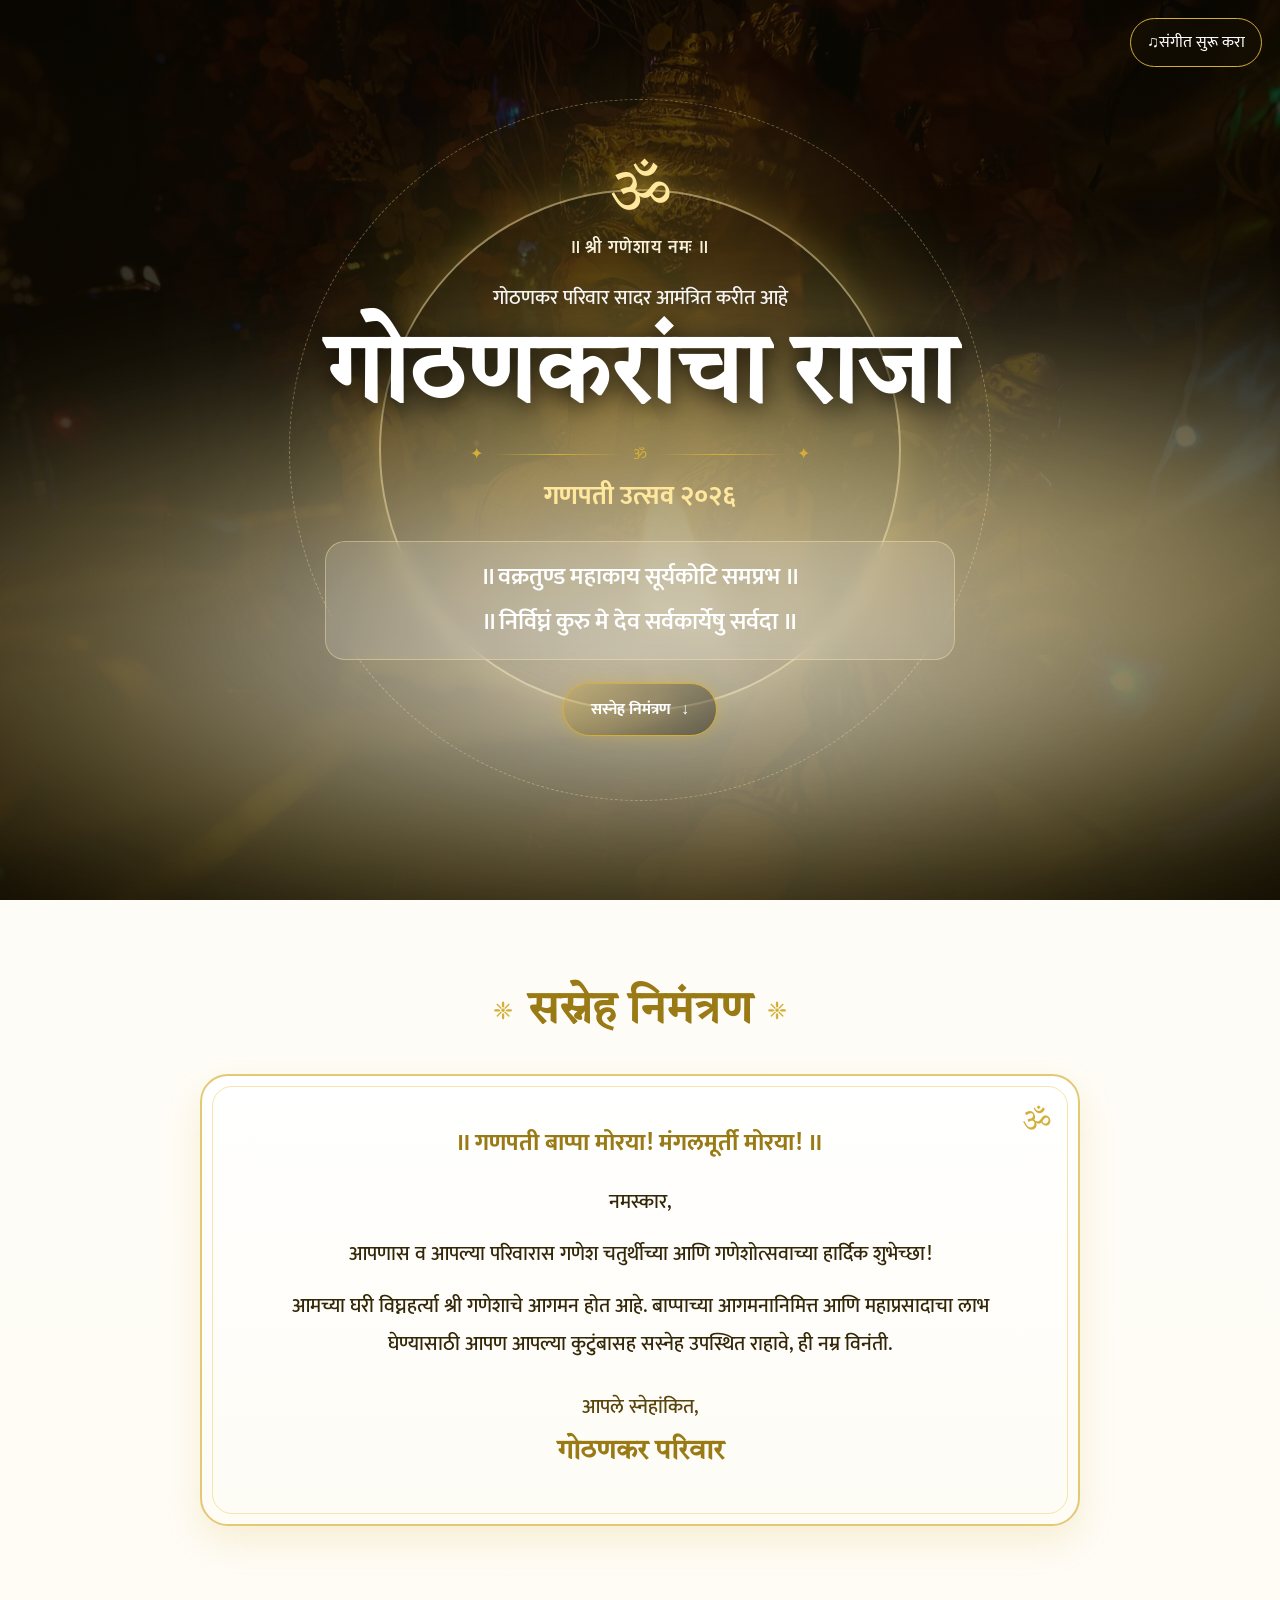
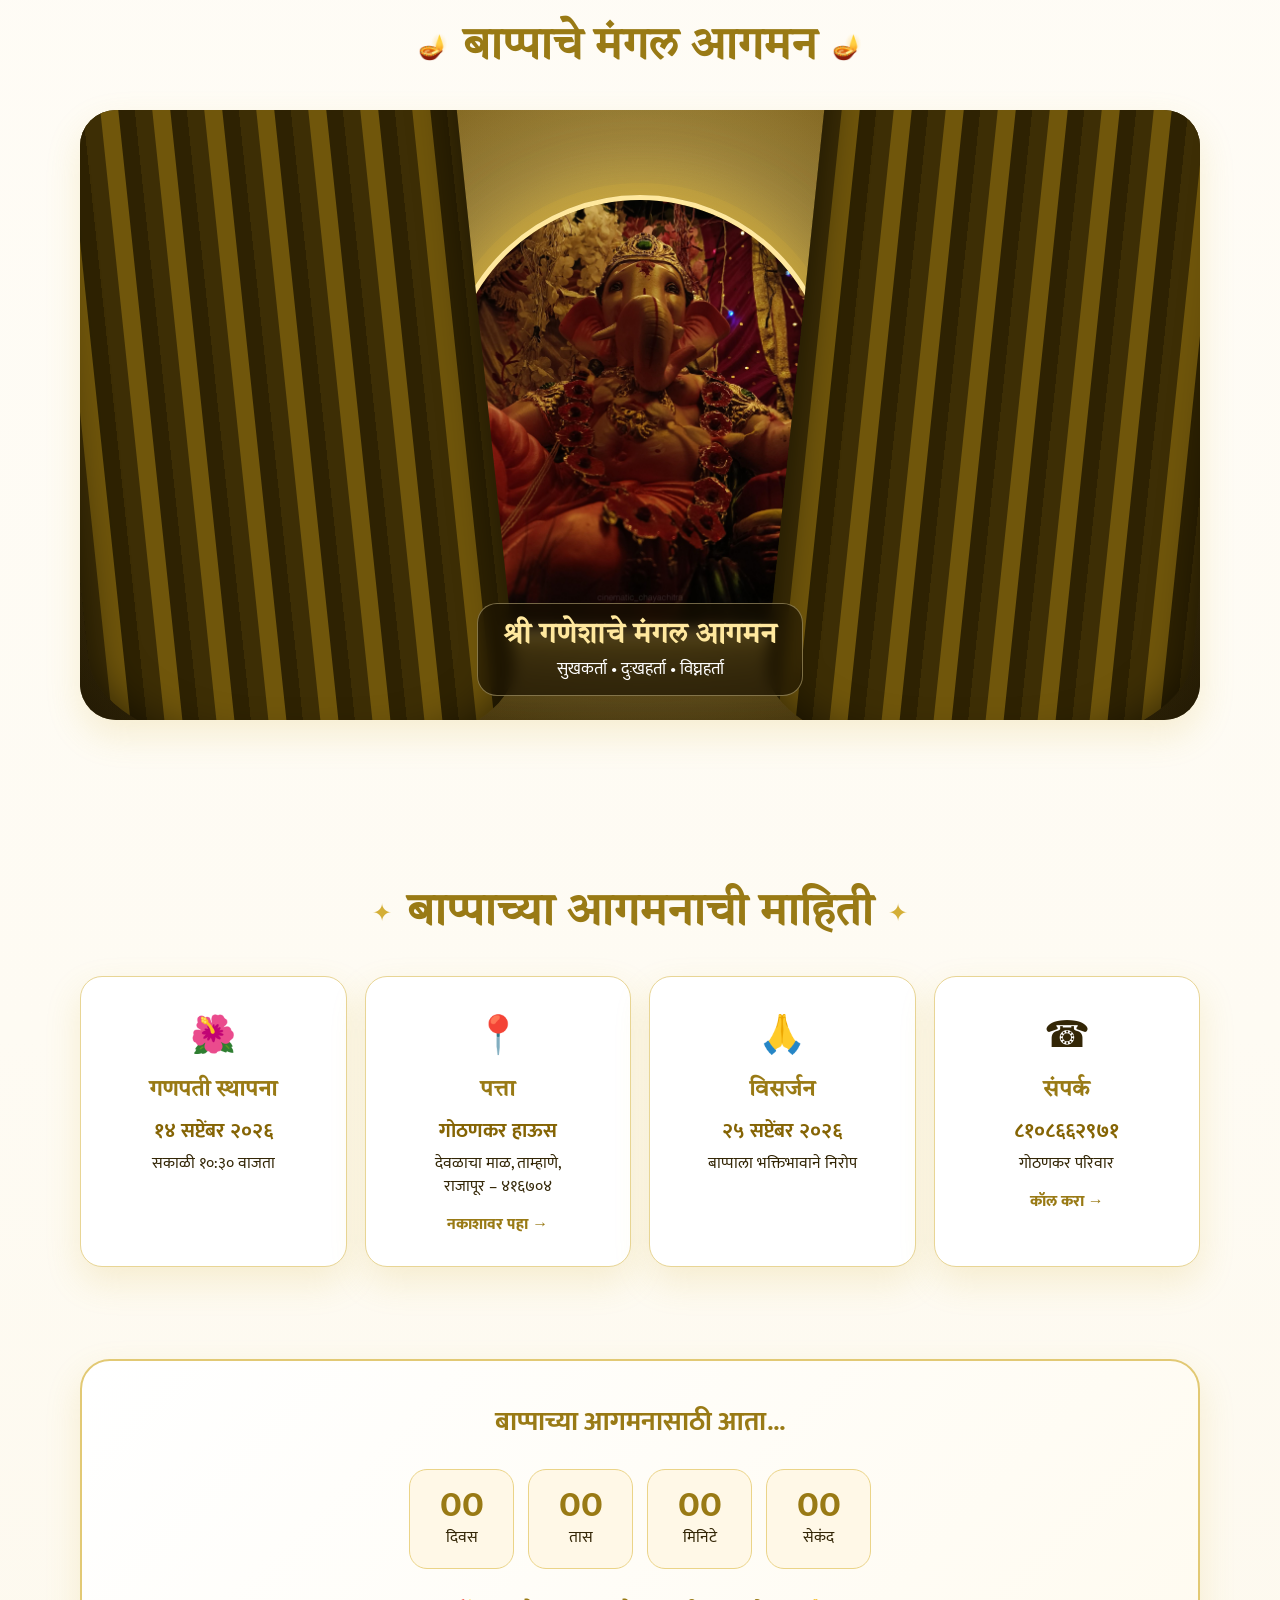
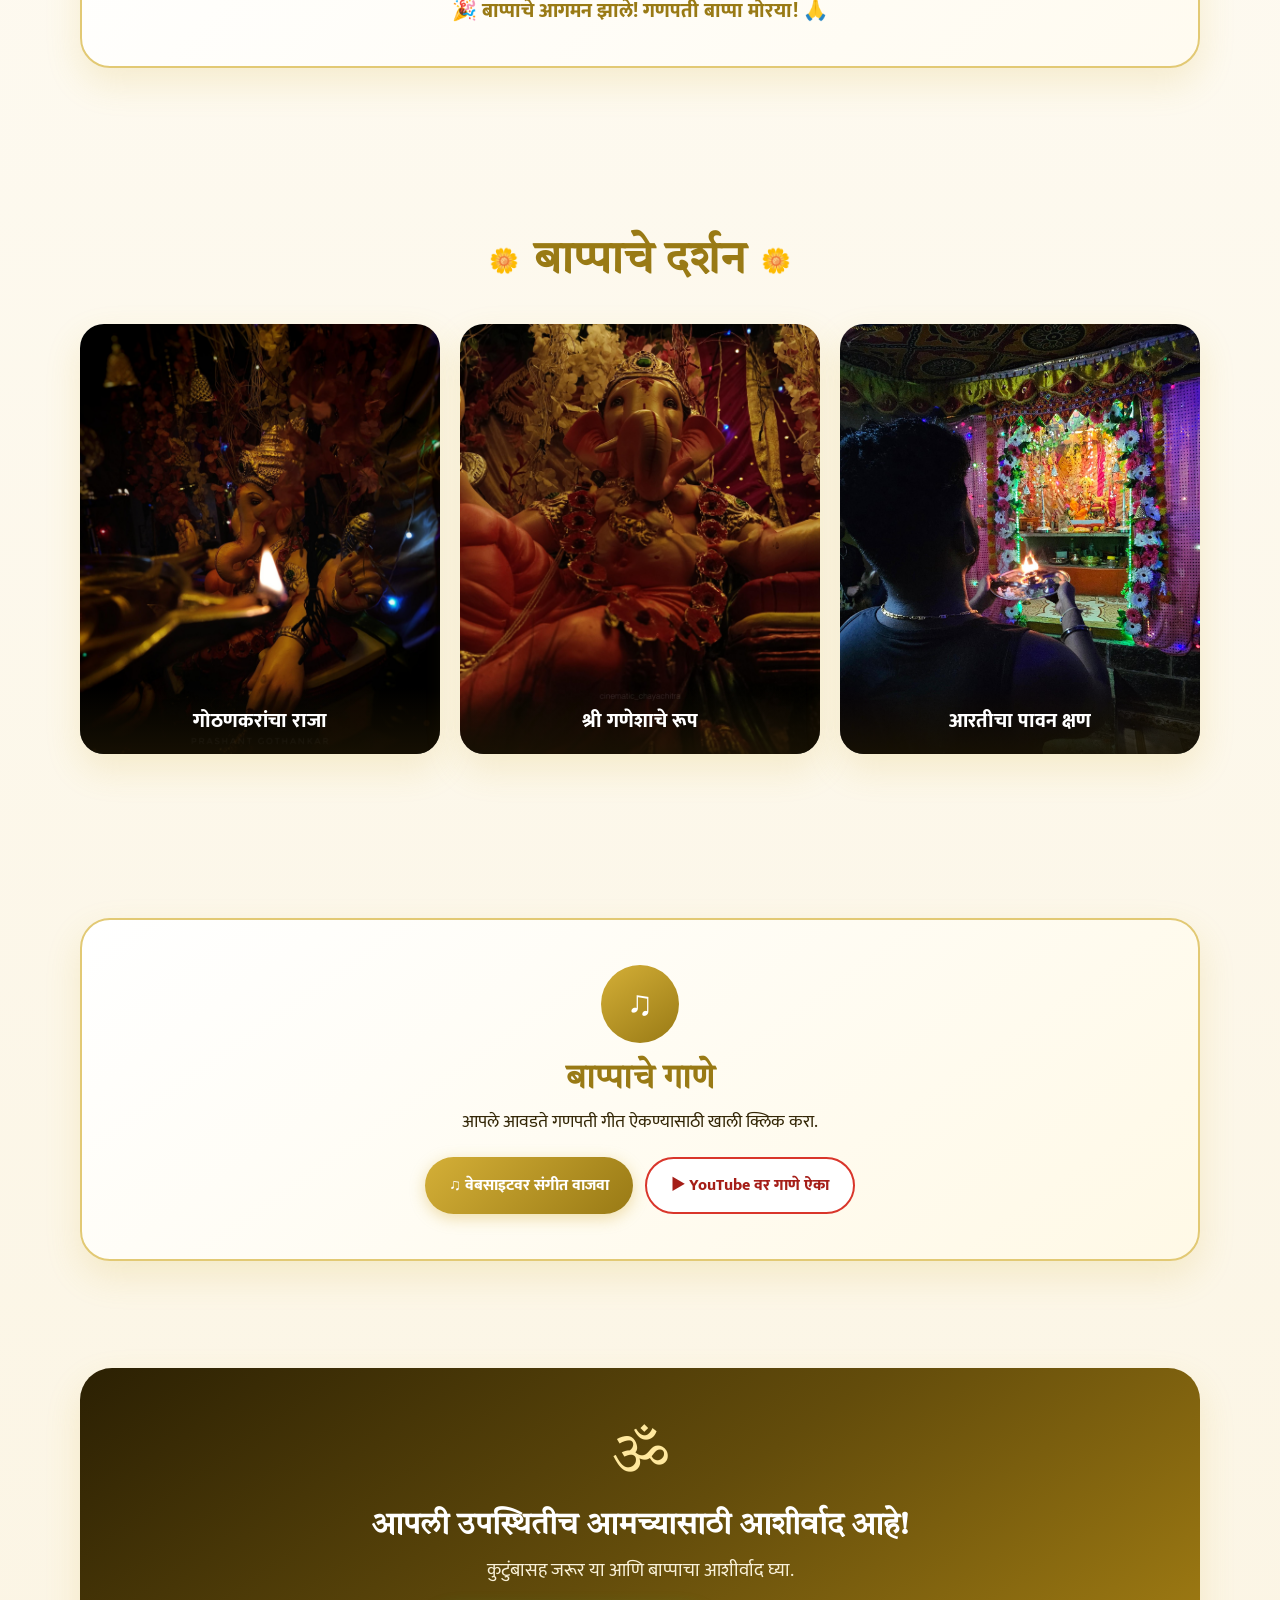
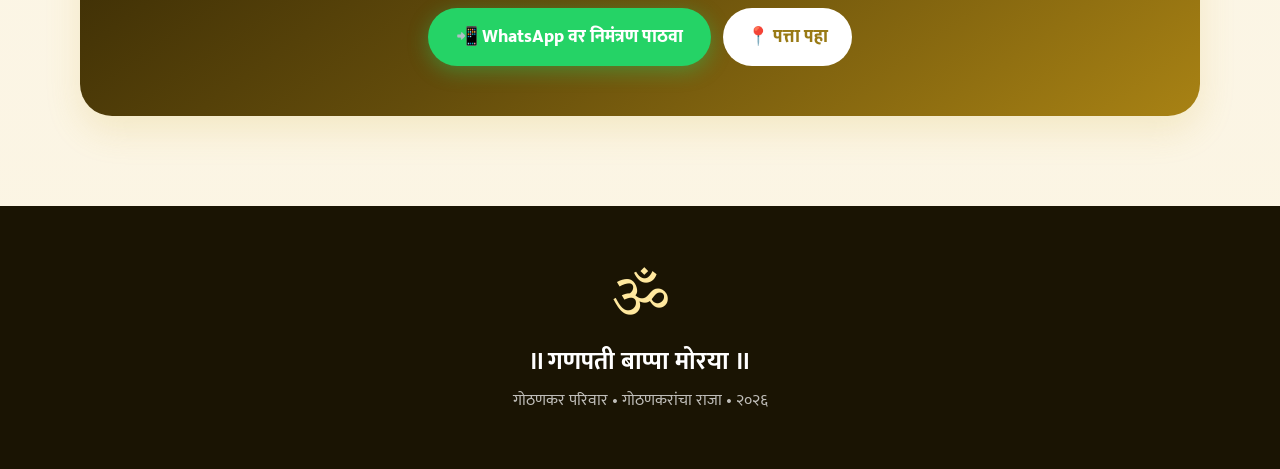
==== commit 2067867a: "Add files via upload" ====
--- a/index.html
+++ b/index.html
@@ -3,7 +3,7 @@
 <head>
 <meta charset="UTF-8">
 <meta name="viewport" content="width=device-width, initial-scale=1.0">
-<meta name="theme-color" content="#f47a21">
+<meta name="theme-color" content="#d4af37">
 <meta name="description" content="गोठणकरांचा राजा — गोठणकर परिवार गणपती उत्सव २०२६">
 <title>गोठणकरांचा राजा | गोठणकर परिवार</title>
 <link rel="preconnect" href="https://fonts.googleapis.com">
@@ -15,10 +15,11 @@
 <div id="petals" aria-hidden="true"></div>
 
 <header class="hero" id="home">
-  <!-- आकर्षक धुराचा (Smoke) इफेक्ट -->
-  <div class="smoke-wrap" aria-hidden="true">
-    <div class="smoke smoke1"></div>
-    <div class="smoke smoke2"></div>
+  <!-- रियल व्हिज्युअल स्मोक इफेक्ट -->
+  <div class="smoke-container" aria-hidden="true">
+    <div class="smoke-cloud smoke-1"></div>
+    <div class="smoke-cloud smoke-2"></div>
+    <div class="smoke-cloud smoke-3"></div>
   </div>
 
   <div class="hero-photo"><img src="ganpati-1.jpeg" alt="गोठणकरांचा राजा"></div>
@@ -126,8 +127,8 @@
     <h2>आपली उपस्थितीच आमच्यासाठी आशीर्वाद आहे!</h2>
     <p>कुटुंबासह जरूर या आणि बाप्पाचा आशीर्वाद घ्या.</p>
     <div class="share-buttons">
-      <!-- व्हाट्सएप लिंक JavaScript द्वारे ऑटो-सेट होईल -->
-      <a class="whatsapp" id="whatsappBtn" target="_blank" rel="noopener" href="#">WhatsApp वर निमंत्रण पाठवा</a>
+      <!-- थेट व्हॉट्सॲप उघडण्यासाठी डायनॅमिक बटण -->
+      <button class="whatsapp" id="whatsappBtn" type="button">📲 WhatsApp वर निमंत्रण पाठवा</button>
       <a class="map-btn" target="_blank" rel="noopener" href="https://www.google.com/maps/search/?api=1&query=Gothankar+House%2C+Devlacha+Mal%2C+Tamhane%2C+Rajapur+416704">📍 पत्ता पहा</a>
     </div>
   </div>
--- a/style.css
+++ b/style.css
@@ -1,60 +1,147 @@
 *{box-sizing:border-box;margin:0;padding:0}
-:root{--orange:#f47a21;--deep:#7d240b;--dark:#321008;--gold:#e6ad45;--cream:#fff8ec;--brown:#482215;--white:#fff;--shadow:0 18px 50px rgba(82,31,8,.18)}
+:root{
+  --gold-primary:#d4af37;
+  --gold-light:#f9f1d8;
+  --gold-dark:#997a15;
+  --white-bg:#fdfbf7;
+  --card-bg:#ffffff;
+  --text-dark:#332606;
+  --shadow-gold:0 15px 35px rgba(212,175,55,0.18);
+}
 html{scroll-behavior:smooth}
 
-body{font-family:'Mukta','Tiro Devanagari Marathi',sans-serif;color:var(--brown);background:linear-gradient(180deg,#fffaf2,#fff 48%,#fff2df);overflow-x:hidden}
+body{
+  font-family:'Mukta','Tiro Devanagari Marathi',sans-serif;
+  color:var(--text-dark);
+  background:linear-gradient(180deg,#fffdf9 0%,#fefbf3 50%,#fbf4e2 100%);
+  overflow-x:hidden;
+}
 a{text-decoration:none;color:inherit}button{font:inherit}
+
+/* रिअल स्मोक (Smoke) इफेक्ट CSS */
+.smoke-container{
+  position:absolute;inset:0;pointer-events:none;z-index:2;overflow:hidden;
+}
+.smoke-cloud{
+  position:absolute;bottom:-10%;left:-20%;width:140vw;height:70vh;
+  background:radial-gradient(ellipse at center, rgba(255,248,220,0.45) 0%, rgba(212,175,55,0.15) 45%, transparent 70%);
+  filter:blur(50px);
+  animation:smokeMove 12s ease-in-out infinite alternate;
+}
+.smoke-2{
+  left:auto;right:-20%;bottom:-5%;
+  background:radial-gradient(ellipse at center, rgba(255,255,255,0.5) 0%, rgba(243,229,171,0.2) 50%, transparent 75%);
+  animation-duration:16s;animation-delay:-4s;
+}
+.smoke-3{
+  left:10%;bottom:5%;
+  background:radial-gradient(ellipse at center, rgba(255,235,170,0.35) 0%, transparent 65%);
+  animation-duration:10s;animation-delay:-2s;
+}
+@keyframes smokeMove{
+  0%{transform:translate(0,0) scale(1) rotate(0deg);opacity:0.4}
+  50%{transform:translate(30px,-40px) scale(1.15) rotate(3deg);opacity:0.7}
+  100%{transform:translate(-20px,-80px) scale(1.25) rotate(-2deg);opacity:0.3}
+}
+
 #petals{position:fixed;inset:0;pointer-events:none;z-index:100;overflow:hidden}
-.petal{position:absolute;top:-35px;color:#f4a13b;font-size:17px;animation:fall linear forwards;opacity:.75}
+.petal{position:absolute;top:-35px;color:var(--gold-primary);font-size:18px;animation:fall linear forwards;opacity:.8}
 @keyframes fall{to{transform:translate3d(var(--drift),110vh,0) rotate(520deg);opacity:0}}
 
-/* धुराचा (Smoke) इफेक्ट */
-.smoke-wrap{position:absolute;inset:0;pointer-events:none;z-index:2;overflow:hidden;opacity:.35}
-.smoke{position:absolute;bottom:0;left:50%;width:100vw;height:60vh;background:radial-gradient(circle,rgba(255,230,180,0.6) 0%,rgba(244,122,33,0.1) 50%,transparent 70%);filter:blur(40px);transform:translateX(-50%);animation:smokeRise 8s ease-in-out infinite alternate}
-.smoke2{animation-delay:4s;animation-duration:11s}
-@keyframes smokeRise{0%{transform:translateX(-50%) translateY(10%) scale(1)}100%{transform:translateX(-48%) translateY(-15%) scale(1.2)}}
+/* Hero Section - White Gold Theme */
+.hero{min-height:100svh;display:grid;place-items:center;position:relative;overflow:hidden;background:#1a1403;color:#fff;text-align:center}
+.hero-photo,.hero-overlay{position:absolute;inset:0}.hero-photo img{width:100%;height:100%;object-fit:cover;filter:brightness(.45) saturate(1.2);transform:scale(1.03)}
+.hero-overlay{background:radial-gradient(circle at 50% 45%,rgba(212,175,55,.35),transparent 45%),linear-gradient(180deg,rgba(20,15,3,.4),rgba(20,15,3,.88))}
 
-.hero{min-height:100svh;display:grid;place-items:center;position:relative;overflow:hidden;background:#3b1005;color:#fff;text-align:center}
-.hero-photo,.hero-overlay{position:absolute;inset:0}.hero-photo img{width:100%;height:100%;object-fit:cover;filter:brightness(.43) saturate(1.2);transform:scale(1.03)}
-.hero-overlay{background:radial-gradient(circle at 50% 43%,rgba(255,190,78,.35),transparent 35%),linear-gradient(180deg,rgba(43,7,2,.36),rgba(49,7,2,.86))}
-.halo{position:absolute;width:55vmin;height:55vmin;border-radius:50%;border:1px solid rgba(255,226,151,.45);box-shadow:0 0 0 25px rgba(255,221,135,.06),0 0 50px rgba(255,221,135,.05);animation:pulse 5s ease-in-out infinite}
-.mandala{position:absolute;width:76vmin;height:76vmin;border:1px dashed rgba(255,226,151,.3);border-radius:50%;animation:spin 34s linear infinite}
-@keyframes spin{to{transform:rotate(360deg)}}@keyframes pulse{50%{transform:scale(1.035);opacity:.72}}
+.halo{position:absolute;width:58vmin;height:58vmin;border-radius:50%;border:2px solid rgba(255,235,170,.5);box-shadow:0 0 40px rgba(212,175,55,.3);animation:pulse 5s ease-in-out infinite}
+.mandala{position:absolute;width:78vmin;height:78vmin;border:1.5px dashed rgba(255,235,170,.35);border-radius:50%;animation:spin 34s linear infinite}
+@keyframes spin{to{transform:rotate(360deg)}}@keyframes pulse{50%{transform:scale(1.035);opacity:.8}}
+
 .hero-content{position:relative;z-index:3;padding:42px 18px;max-width:1000px}
-.om{font-family:'Tiro Devanagari Marathi',serif;font-size:64px;line-height:1;text-shadow:0 5px 20px #000;color:var(--gold)}
-.eyebrow{font-family:'Mukta',sans-serif;font-size:18px;letter-spacing:1px;margin-top:5px;font-weight:600}
+.om{font-family:'Tiro Devanagari Marathi',serif;font-size:64px;line-height:1;text-shadow:0 0 20px rgba(212,175,55,0.8);color:#ffe89e}
+.eyebrow{font-size:18px;letter-spacing:1px;margin-top:5px;font-weight:600;color:var(--gold-light)}
 .small-family{font-size:20px;margin-top:18px;opacity:.95;font-weight:500}
-h1{font-family:'Tiro Devanagari Marathi','Mukta',sans-serif;font-weight:700;font-size:clamp(48px,9vw,98px);line-height:1.12;margin:8px 0 4px;text-shadow:0 7px 25px rgba(48,8,0,.9);color:#fff}
-.gold-line{display:flex;align-items:center;justify-content:center;gap:10px;color:#ffd47a;margin:8px 0 7px}.gold-line i{display:block;width:min(130px,15vw);height:1px;background:linear-gradient(90deg,transparent,#ffd47a,transparent)}
-.festival{font-family:'Mukta',sans-serif;font-size:26px;font-weight:700;color:var(--gold)}
-.shlok{font-family:'Mukta',sans-serif;font-size:clamp(17px,2.7vw,24px);line-height:1.9;margin:23px auto;background:rgba(255,255,255,.12);border:1px solid rgba(255,230,167,.45);padding:13px 22px;border-radius:20px;backdrop-filter:blur(8px);font-weight:600}
-.cta{display:inline-flex;gap:10px;align-items:center;padding:12px 27px;border:1px solid rgba(255,255,255,.8);border-radius:999px;background:rgba(255,255,255,.15);font-weight:700;box-shadow:0 0 15px rgba(255,212,122,0.3)}.cta:hover{background:#fff;color:var(--deep)}
-.music-btn{position:absolute;right:18px;top:18px;z-index:10;border:1px solid rgba(255,255,255,.55);background:rgba(67,13,3,.65);color:#fff;padding:10px 16px;border-radius:999px;cursor:pointer;backdrop-filter:blur(8px)}
+h1{font-family:'Tiro Devanagari Marathi','Mukta',sans-serif;font-weight:700;font-size:clamp(48px,9vw,98px);line-height:1.12;margin:8px 0 4px;text-shadow:0 5px 25px rgba(0,0,0,.8);color:#ffffff}
+.gold-line{display:flex;align-items:center;justify-content:center;gap:10px;color:var(--gold-primary);margin:8px 0 7px}.gold-line i{display:block;width:min(130px,15vw);height:1px;background:linear-gradient(90deg,transparent,var(--gold-primary),transparent)}
+.festival{font-size:26px;font-weight:700;color:#ffe89e}
+.shlok{font-size:clamp(17px,2.7vw,24px);line-height:1.9;margin:23px auto;background:rgba(255,255,255,.12);border:1px solid rgba(255,235,170,.4);padding:13px 22px;border-radius:20px;backdrop-filter:blur(8px);font-weight:600}
+.cta{display:inline-flex;gap:10px;align-items:center;padding:12px 27px;border:1px solid var(--gold-primary);border-radius:999px;background:linear-gradient(135deg,rgba(212,175,55,0.3),rgba(0,0,0,0.4));font-weight:700;color:#fff;box-shadow:0 0 15px rgba(212,175,55,0.4)}.cta:hover{background:#fff;color:var(--gold-dark)}
+.music-btn{position:absolute;right:18px;top:18px;z-index:10;border:1px solid var(--gold-primary);background:rgba(20,15,3,.7);color:#fff;padding:10px 16px;border-radius:999px;cursor:pointer;backdrop-filter:blur(8px)}
 
-.section{width:min(1120px,92%);margin:auto;padding:82px 0}.section-heading{display:flex;align-items:center;justify-content:center;gap:15px;margin-bottom:32px;color:var(--deep)}.section-heading h2{font-family:'Tiro Devanagari Marathi','Mukta',sans-serif;font-size:clamp(28px,5vw,45px);font-weight:700}.section-heading span{color:var(--gold);font-size:24px}
-.invitation-card{position:relative;max-width:880px;margin:auto;background:linear-gradient(180deg,#fffdf8,#fff7ea);border:2px solid #eac27f;border-radius:28px;padding:45px clamp(24px,7vw,78px);box-shadow:var(--shadow);text-align:center;font-family:'Mukta',sans-serif;font-size:20px;line-height:1.9;font-weight:500}
-.invitation-card:before{content:"";position:absolute;inset:10px;border:1px solid #f2d7a7;border-radius:20px;pointer-events:none}.invitation-card p{margin-bottom:14px}.corner{position:absolute;right:26px;top:18px;color:#d99b31;font-family:'Tiro Devanagari Marathi';font-size:30px}.mantra{font-family:'Mukta',sans-serif;color:var(--orange);font-size:24px;margin-bottom:16px;font-weight:700}.signature{margin-top:25px;color:#70351e}.signature strong{font-family:'Tiro Devanagari Marathi','Mukta',sans-serif;font-size:28px;font-weight:700;color:var(--deep)}
+/* Sections General */
+.section{width:min(1120px,92%);margin:auto;padding:82px 0}
+.section-heading{display:flex;align-items:center;justify-content:center;gap:15px;margin-bottom:32px;color:var(--gold-dark)}
+.section-heading h2{font-family:'Tiro Devanagari Marathi','Mukta',sans-serif;font-size:clamp(28px,5vw,45px);font-weight:700}
+.section-heading span{color:var(--gold-primary);font-size:24px}
 
-.entry-wrap{padding-top:10px}.entry-stage{min-height:610px;position:relative;overflow:hidden;border-radius:36px;background:radial-gradient(circle at 50% 46%,#fff0bd 0 5%,#ef9a36 19%,#a93610 48%,#4a0f05 100%);box-shadow:var(--shadow);display:grid;place-items:center}
-.entry-stage:before{content:"";position:absolute;inset:0;background:radial-gradient(circle at 50% 48%,transparent 0 22%,rgba(40,4,0,.28) 70%),linear-gradient(180deg,rgba(38,5,0,.25),rgba(20,2,0,.55));z-index:1}
-.arch{position:absolute;top:-20%;width:38%;height:125%;background:repeating-linear-gradient(90deg,#571008 0 17px,#8f1f0b 18px 35px,#4a0b06 36px 52px);z-index:6;box-shadow:inset 0 0 45px rgba(0,0,0,.5);transition:transform 1.8s cubic-bezier(.18,.8,.18,1);border-bottom-left-radius:40% 12%;border-bottom-right-radius:40% 12%}
+/* Cards - Rich White Gold */
+.invitation-card{position:relative;max-width:880px;margin:auto;background:linear-gradient(180deg,#ffffff,#fefcf5);border:2px solid #e2c974;border-radius:28px;padding:45px clamp(24px,7vw,78px);box-shadow:var(--shadow-gold);text-align:center;font-size:20px;line-height:1.9;font-weight:500}
+.invitation-card:before{content:"";position:absolute;inset:10px;border:1px solid #f3e5ab;border-radius:20px;pointer-events:none}
+.invitation-card p{margin-bottom:14px}.corner{position:absolute;right:26px;top:18px;color:var(--gold-primary);font-family:'Tiro Devanagari Marathi';font-size:30px}
+.mantra{color:var(--gold-dark);font-size:24px;margin-bottom:16px;font-weight:700}
+.signature{margin-top:25px;color:#59440c}.signature strong{font-family:'Tiro Devanagari Marathi','Mukta',sans-serif;font-size:28px;font-weight:700;color:var(--gold-dark)}
+
+.entry-wrap{padding-top:10px}
+.entry-stage{min-height:610px;position:relative;overflow:hidden;border-radius:36px;background:radial-gradient(circle at 50% 46%,#fff8df 0%,#f0d278 25%,#b88d22 60%,#4a3707 100%);box-shadow:var(--shadow-gold);display:grid;place-items:center}
+.entry-stage:before{content:"";position:absolute;inset:0;background:radial-gradient(circle at 50% 48%,transparent 0 22%,rgba(20,15,3,.3) 70%),linear-gradient(180deg,rgba(20,15,3,.2),rgba(20,15,3,.6));z-index:1}
+.arch{position:absolute;top:-20%;width:38%;height:125%;background:repeating-linear-gradient(90deg,#3d2e05 0 17px,#70560b 18px 35px,#2e2202 36px 52px);z-index:6;box-shadow:inset 0 0 45px rgba(0,0,0,.6);transition:transform 1.8s cubic-bezier(.18,.8,.18,1);border-bottom-left-radius:40% 12%;border-bottom-right-radius:40% 12%}
 .arch-left{left:-2%;transform:skewX(6deg);animation:openLeft 7s ease-in-out infinite}.arch-right{right:-2%;transform:skewX(-6deg);animation:openRight 7s ease-in-out infinite}
-@keyframes openLeft{0%,20%{transform:translateX(0) skewX(6deg)}40%,75%{transform:translateX(-92%) skewX(6deg)}100%{transform:translateX(0) skewX(6deg)}}@keyframes openRight{0%,20%{transform:translateX(0) skewX(-6deg)}40%,75%{transform:translateX(92%) skewX(-6deg)}100%{transform:translateX(0) skewX(-6deg)}}
-.entry-halo{position:absolute;width:390px;height:390px;border-radius:50%;border:2px solid rgba(255,225,146,.45);box-shadow:0 0 0 20px rgba(255,210,108,.08),0 0 80px rgba(255,193,69,.65);animation:spin 22s linear infinite;z-index:2}.entry-mandala{position:absolute;width:330px;height:330px;border-radius:50%;border:16px dotted rgba(255,239,177,.42);animation:spin 12s linear infinite reverse;z-index:2}
-.entry-photo{position:relative;z-index:4;width:min(390px,70vw);height:440px;border-radius:200px 200px 35px 35px;overflow:hidden;border:5px solid rgba(255,218,139,.9);box-shadow:0 0 0 12px rgba(255,186,63,.12),0 0 80px rgba(255,195,75,.75);animation:photoIn 7s ease-in-out infinite}
+@keyframes openLeft{0%,20%{transform:translateX(0) skewX(6deg)}40%,75%{transform:translateX(-92%) skewX(6deg)}100%{transform:translateX(0) skewX(6deg)}}
+@keyframes openRight{0%,20%{transform:translateX(0) skewX(-6deg)}40%,75%{transform:translateX(92%) skewX(-6deg)}100%{transform:translateX(0) skewX(-6deg)}}
+
+.entry-halo{position:absolute;width:390px;height:390px;border-radius:50%;border:2px solid rgba(255,235,170,.6);box-shadow:0 0 80px rgba(212,175,55,.7);animation:spin 22s linear infinite;z-index:2}
+.entry-mandala{position:absolute;width:330px;height:330px;border-radius:50%;border:16px dotted rgba(255,245,210,.5);animation:spin 12s linear infinite reverse;z-index:2}
+.entry-photo{position:relative;z-index:4;width:min(390px,70vw);height:440px;border-radius:200px 200px 35px 35px;overflow:hidden;border:5px solid #ffe89e;box-shadow:0 0 0 12px rgba(212,175,55,.2),0 0 80px rgba(212,175,55,.8);animation:photoIn 7s ease-in-out infinite}
 .entry-photo img{width:100%;height:100%;object-fit:cover;object-position:center 28%;display:block;animation:photoZoom 7s ease-in-out infinite}
-@keyframes photoIn{0%,20%{opacity:0;transform:translateY(55px) scale(.82)}40%,77%{opacity:1;transform:none}100%{opacity:0;transform:translateY(-18px) scale(1.03)}}@keyframes photoZoom{50%{transform:scale(1.06)}}
-.light{position:absolute;bottom:70px;width:70px;height:70px;background:radial-gradient(circle,#fff8bd 0 7%,#ffc44e 18%,rgba(255,170,43,.08) 62%,transparent 72%);z-index:5;animation:flicker 1s ease-in-out infinite alternate}.light1{left:12%}.light2{right:12%}@keyframes flicker{to{transform:scale(1.18);filter:brightness(1.35)}}
+@keyframes photoIn{0%,20%{opacity:0;transform:translateY(55px) scale(.82)}40%,77%{opacity:1;transform:none}100%{opacity:0;transform:translateY(-18px) scale(1.03)}}
+@keyframes photoZoom{50%{transform:scale(1.06)}}
+
+.light{position:absolute;bottom:70px;width:70px;height:70px;background:radial-gradient(circle,#fffbd6 0 7%,#ffd86b 18%,rgba(212,175,55,.1) 62%,transparent 72%);z-index:5;animation:flicker 1s ease-in-out infinite alternate}.light1{left:12%}.light2{right:12%}@keyframes flicker{to{transform:scale(1.18);filter:brightness(1.35)}}
 .entry-flowers{position:absolute;inset:0;z-index:7;pointer-events:none}.flower{position:absolute;top:-30px;font-size:21px;animation:flowerFall 4.5s linear forwards}@keyframes flowerFall{to{transform:translate(var(--x),650px) rotate(500deg);opacity:0}}
-.entry-caption{position:absolute;z-index:9;bottom:24px;color:#fff;text-align:center;background:rgba(50,8,1,.58);padding:12px 25px;border:1px solid rgba(255,222,146,.32);border-radius:20px;backdrop-filter:blur(7px)}.entry-caption strong{display:block;font-family:'Tiro Devanagari Marathi','Mukta',sans-serif;font-size:29px;font-weight:700}.entry-caption span{font-size:17px}
+.entry-caption{position:absolute;z-index:9;bottom:24px;color:#fff;text-align:center;background:rgba(25,18,3,.65);padding:12px 25px;border:1px solid rgba(255,235,170,.4);border-radius:20px;backdrop-filter:blur(7px)}.entry-caption strong{display:block;font-family:'Tiro Devanagari Marathi','Mukta',sans-serif;font-size:29px;font-weight:700;color:#ffe89e}.entry-caption span{font-size:17px}
 
-.details{padding-top:30px}.details-grid{display:grid;grid-template-columns:repeat(4,1fr);gap:18px}.detail-card{background:#fff;border:1px solid #f0d4aa;border-radius:22px;padding:28px 18px;text-align:center;box-shadow:0 10px 28px rgba(90,35,10,.09);transition:.25s}.detail-card:hover{transform:translateY(-6px)}.icon{font-size:37px}.detail-card h3{font-family:'Tiro Devanagari Marathi','Mukta',sans-serif;font-size:23px;font-weight:700;color:var(--deep);margin:8px 0}.detail-card strong{display:block;font-size:20px;color:var(--orange)}.detail-card span{display:block;margin-top:4px;line-height:1.45}.small-link{display:inline-block;margin-top:13px;color:#b54b12;font-weight:800}
-.countdown-section{padding-top:10px}.countdown-card{background:linear-gradient(135deg,#fff2d8,#fff);border:1px solid #e9bf7b;border-radius:30px;padding:38px 20px;text-align:center;box-shadow:var(--shadow)}.countdown-label{font-family:'Mukta',sans-serif;font-size:27px;color:var(--deep);font-weight:700}.countdown{display:flex;justify-content:center;gap:14px;margin:25px 0;flex-wrap:wrap}.countdown div{min-width:105px;padding:17px 10px;border-radius:18px;background:#fff;border:1px solid #f0d2a2}.countdown strong{display:block;font-size:37px;color:var(--orange);line-height:1}.countdown span{font-size:16px}#countdownMessage{font-size:20px;color:#7d3a1c;font-weight:800}
-.gallery-grid{display:grid;grid-template-columns:repeat(3,1fr);gap:20px}.gallery-item{border:0;padding:0;background:#fff;border-radius:24px;overflow:hidden;box-shadow:var(--shadow);cursor:pointer;position:relative}.gallery-item img{width:100%;height:430px;object-fit:cover;display:block;transition:.5s}.gallery-item:hover img{transform:scale(1.05)}.gallery-item span{position:absolute;left:0;right:0;bottom:0;padding:16px;background:linear-gradient(transparent,rgba(35,8,2,.82));color:#fff;font-size:20px;font-weight:800}
-.music-card{text-align:center;padding:45px 20px;background:linear-gradient(145deg,#fff0d2,#fff);border:1px solid #efc77f;border-radius:30px;box-shadow:var(--shadow)}.music-symbol{margin:auto;width:78px;height:78px;border-radius:50%;display:grid;place-items:center;background:linear-gradient(145deg,#f47a21,#8c2b0f);color:#fff;font-size:35px;animation:spin 5s linear infinite}.music-card h2{font-family:'Tiro Devanagari Marathi','Mukta',sans-serif;font-size:33px;font-weight:700;color:var(--deep);margin:15px 0 5px}.music-card p{font-size:18px}.music-actions{display:flex;justify-content:center;gap:12px;flex-wrap:wrap;margin-top:20px}.orange-btn,.youtube-btn{display:inline-block;padding:13px 24px;border-radius:999px;font-weight:800;cursor:pointer}.orange-btn{border:0;background:var(--orange);color:#fff}.youtube-btn{background:#fff;border:2px solid #d9362b;color:#a51e18}
-.share{padding-top:25px;padding-bottom:90px}.share-card{text-align:center;padding:50px 20px;background:linear-gradient(145deg,#8c2a10,#e36a1c);border-radius:32px;color:#fff;box-shadow:var(--shadow)}.om-small,.footer-om{font-family:'Tiro Devanagari Marathi';font-size:60px}.share-card h2{font-family:'Tiro Devanagari Marathi','Mukta',sans-serif;font-size:31px;font-weight:700;margin:8px auto;max-width:760px}.share-card p{font-size:19px}.share-buttons{display:flex;justify-content:center;gap:12px;flex-wrap:wrap;margin-top:22px}.share-buttons a{padding:12px 21px;border-radius:999px;background:#fff;color:#6e220e;font-weight:800}.whatsapp{color:#16713a!important}
-footer{padding:55px 20px;background:#381007;color:#fff;text-align:center}footer p{font-family:'Mukta',sans-serif;font-size:25px;font-weight:700}.footer-small{font-family:'Mukta',sans-serif!important;font-size:16px!important;opacity:.72;margin-top:5px;font-weight:400}
-.lightbox{position:fixed;inset:0;background:rgba(16,3,0,.92);z-index:200;display:none;align-items:center;justify-content:center;padding:25px}.lightbox.show{display:flex}.lightbox img{max-width:94vw;max-height:92vh;border-radius:18px;box-shadow:0 0 50px rgba(255,190,70,.35)}.close-lightbox{position:absolute;top:18px;right:22px;border:0;background:transparent;color:#fff;font-size:48px;cursor:pointer}
+.details{padding-top:30px}
+.details-grid{display:grid;grid-template-columns:repeat(4,1fr);gap:18px}
+.detail-card{background:#fff;border:1px solid #e8d595;border-radius:22px;padding:28px 18px;text-align:center;box-shadow:var(--shadow-gold);transition:.25s}
+.detail-card:hover{transform:translateY(-6px);border-color:var(--gold-primary)}
+.icon{font-size:37px}.detail-card h3{font-family:'Tiro Devanagari Marathi','Mukta',sans-serif;font-size:23px;font-weight:700;color:var(--gold-dark);margin:8px 0}
+.detail-card strong{display:block;font-size:20px;color:#856404}.detail-card span{display:block;margin-top:4px;line-height:1.45}.small-link{display:inline-block;margin-top:13px;color:var(--gold-dark);font-weight:800}
+
+.countdown-section{padding-top:10px}
+.countdown-card{background:linear-gradient(135deg,#ffffff,#fffbf0);border:2px solid #e2c974;border-radius:30px;padding:38px 20px;text-align:center;box-shadow:var(--shadow-gold)}
+.countdown-label{font-size:27px;color:var(--gold-dark);font-weight:700}
+.countdown{display:flex;justify-content:center;gap:14px;margin:25px 0;flex-wrap:wrap}
+.countdown div{min-width:105px;padding:17px 10px;border-radius:18px;background:#fff8e7;border:1px solid #ebd488}
+.countdown strong{display:block;font-size:37px;color:var(--gold-dark);line-height:1}.countdown span{font-size:16px}
+#countdownMessage{font-size:20px;color:var(--gold-dark);font-weight:800}
+
+.gallery-grid{display:grid;grid-template-columns:repeat(3,1fr);gap:20px}
+.gallery-item{border:0;padding:0;background:#fff;border-radius:24px;overflow:hidden;box-shadow:var(--shadow-gold);cursor:pointer;position:relative}
+.gallery-item img{width:100%;height:430px;object-fit:cover;display:block;transition:.5s}
+.gallery-item:hover img{transform:scale(1.05)}
+.gallery-item span{position:absolute;left:0;right:0;bottom:0;padding:16px;background:linear-gradient(transparent,rgba(25,18,3,.85));color:#fff;font-size:20px;font-weight:800}
+
+.music-card{text-align:center;padding:45px 20px;background:linear-gradient(145deg,#ffffff,#fff9e6);border:2px solid #e2c974;border-radius:30px;box-shadow:var(--shadow-gold)}
+.music-symbol{margin:auto;width:78px;height:78px;border-radius:50%;display:grid;place-items:center;background:linear-gradient(145deg,var(--gold-primary),var(--gold-dark));color:#fff;font-size:35px;animation:spin 5s linear infinite}
+.music-card h2{font-family:'Tiro Devanagari Marathi','Mukta',sans-serif;font-size:33px;font-weight:700;color:var(--gold-dark);margin:15px 0 5px}
+.music-card p{font-size:18px}.music-actions{display:flex;justify-content:center;gap:12px;flex-wrap:wrap;margin-top:20px}
+.orange-btn,.youtube-btn{display:inline-block;padding:13px 24px;border-radius:999px;font-weight:800;cursor:pointer}
+.orange-btn{border:0;background:linear-gradient(135deg,var(--gold-primary),var(--gold-dark));color:#fff;box-shadow:0 4px 15px rgba(212,175,55,0.4)}
+.youtube-btn{background:#fff;border:2px solid #d9362b;color:#a51e18}
+
+/* Share Section */
+.share{padding-top:25px;padding-bottom:90px}
+.share-card{text-align:center;padding:50px 20px;background:linear-gradient(145deg,#2b2003,#634c0b,#a88214);border-radius:32px;color:#fff;box-shadow:var(--shadow-gold)}
+.om-small,.footer-om{font-family:'Tiro Devanagari Marathi';font-size:60px;color:#ffe89e}
+.share-card h2{font-family:'Tiro Devanagari Marathi','Mukta',sans-serif;font-size:31px;font-weight:700;margin:8px auto;max-width:760px;color:#fff}
+.share-card p{font-size:19px;color:var(--gold-light)}
+.share-buttons{display:flex;justify-content:center;gap:12px;flex-wrap:wrap;margin-top:22px}
+.whatsapp{padding:14px 28px;border-radius:999px;background:#25D366;color:#fff;font-weight:800;border:none;font-size:18px;cursor:pointer;box-shadow:0 5px 20px rgba(37,211,102,0.4);transition:.2s}
+.whatsapp:hover{transform:scale(1.04);background:#20ba5a}
+.map-btn{padding:14px 24px;border-radius:999px;background:#fff;color:var(--gold-dark);font-weight:800;font-size:18px}
+
+footer{padding:55px 20px;background:#1a1403;color:#fff;text-align:center}footer p{font-size:25px;font-weight:700}.footer-small{font-size:16px!important;opacity:.72;margin-top:5px;font-weight:400}
+.lightbox{position:fixed;inset:0;background:rgba(10,8,1,.92);z-index:200;display:none;align-items:center;justify-content:center;padding:25px}.lightbox.show{display:flex}.lightbox img{max-width:94vw;max-height:92vh;border-radius:18px;box-shadow:0 0 50px rgba(212,175,55,.4)}.close-lightbox{position:absolute;top:18px;right:22px;border:0;background:transparent;color:#fff;font-size:48px;cursor:pointer}
 
 @media(max-width:800px){.details-grid{grid-template-columns:repeat(2,1fr)}.gallery-grid{grid-template-columns:1fr}.gallery-item img{height:500px}.entry-stage{min-height:590px}.entry-photo{height:420px}.arch{width:42%}}
 @media(max-width:560px){.music-btn{top:12px;right:12px;font-size:14px;padding:8px 12px}.hero-content{padding-top:75px}.small-family{font-size:17px}h1{font-size:54px}.shlok{font-size:16px;padding:12px 10px}.section{padding:62px 0}.details-grid{grid-template-columns:1fr}.gallery-item img{height:460px}.entry-stage{min-height:560px}.entry-photo{width:76vw;height:390px}.entry-halo{width:330px;height:330px}.entry-mandala{width:280px;height:280px}.entry-caption{left:10px;right:10px}.entry-caption strong{font-size:24px}.entry-caption span{font-size:15px}}
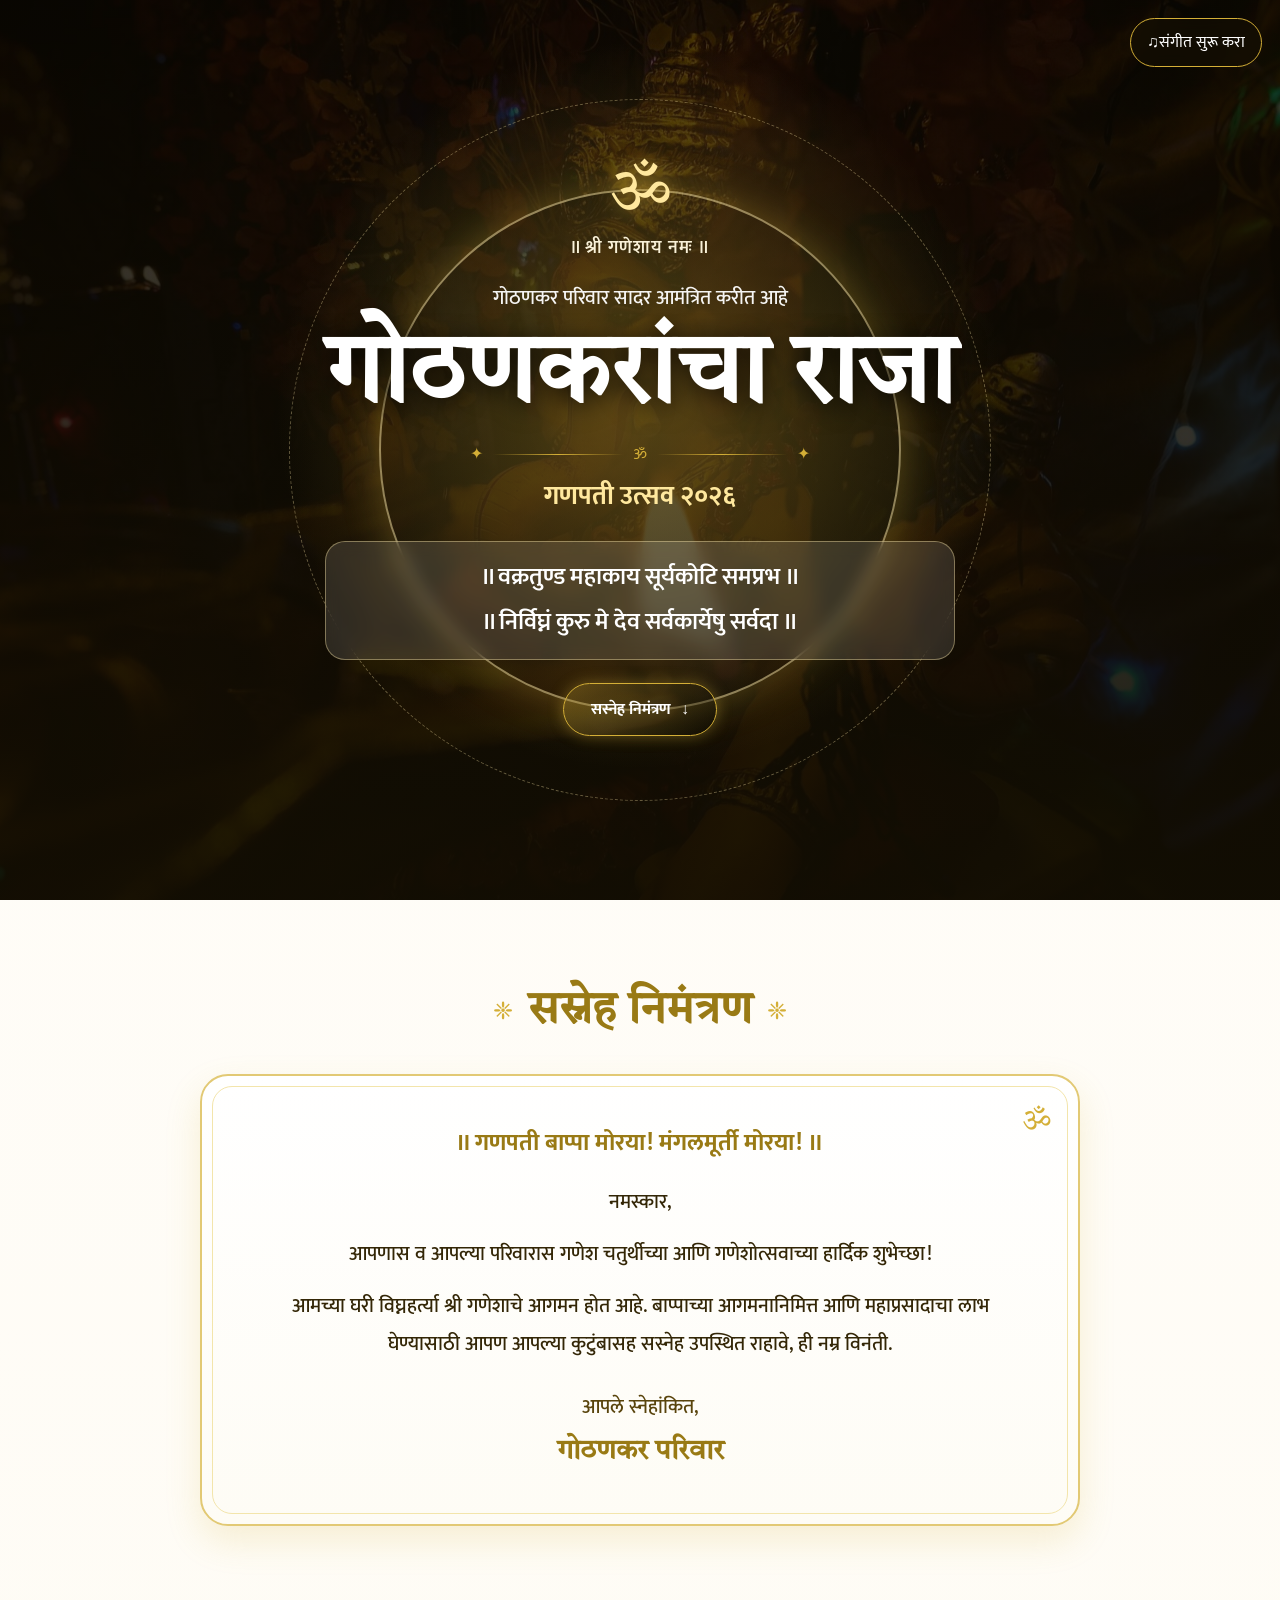
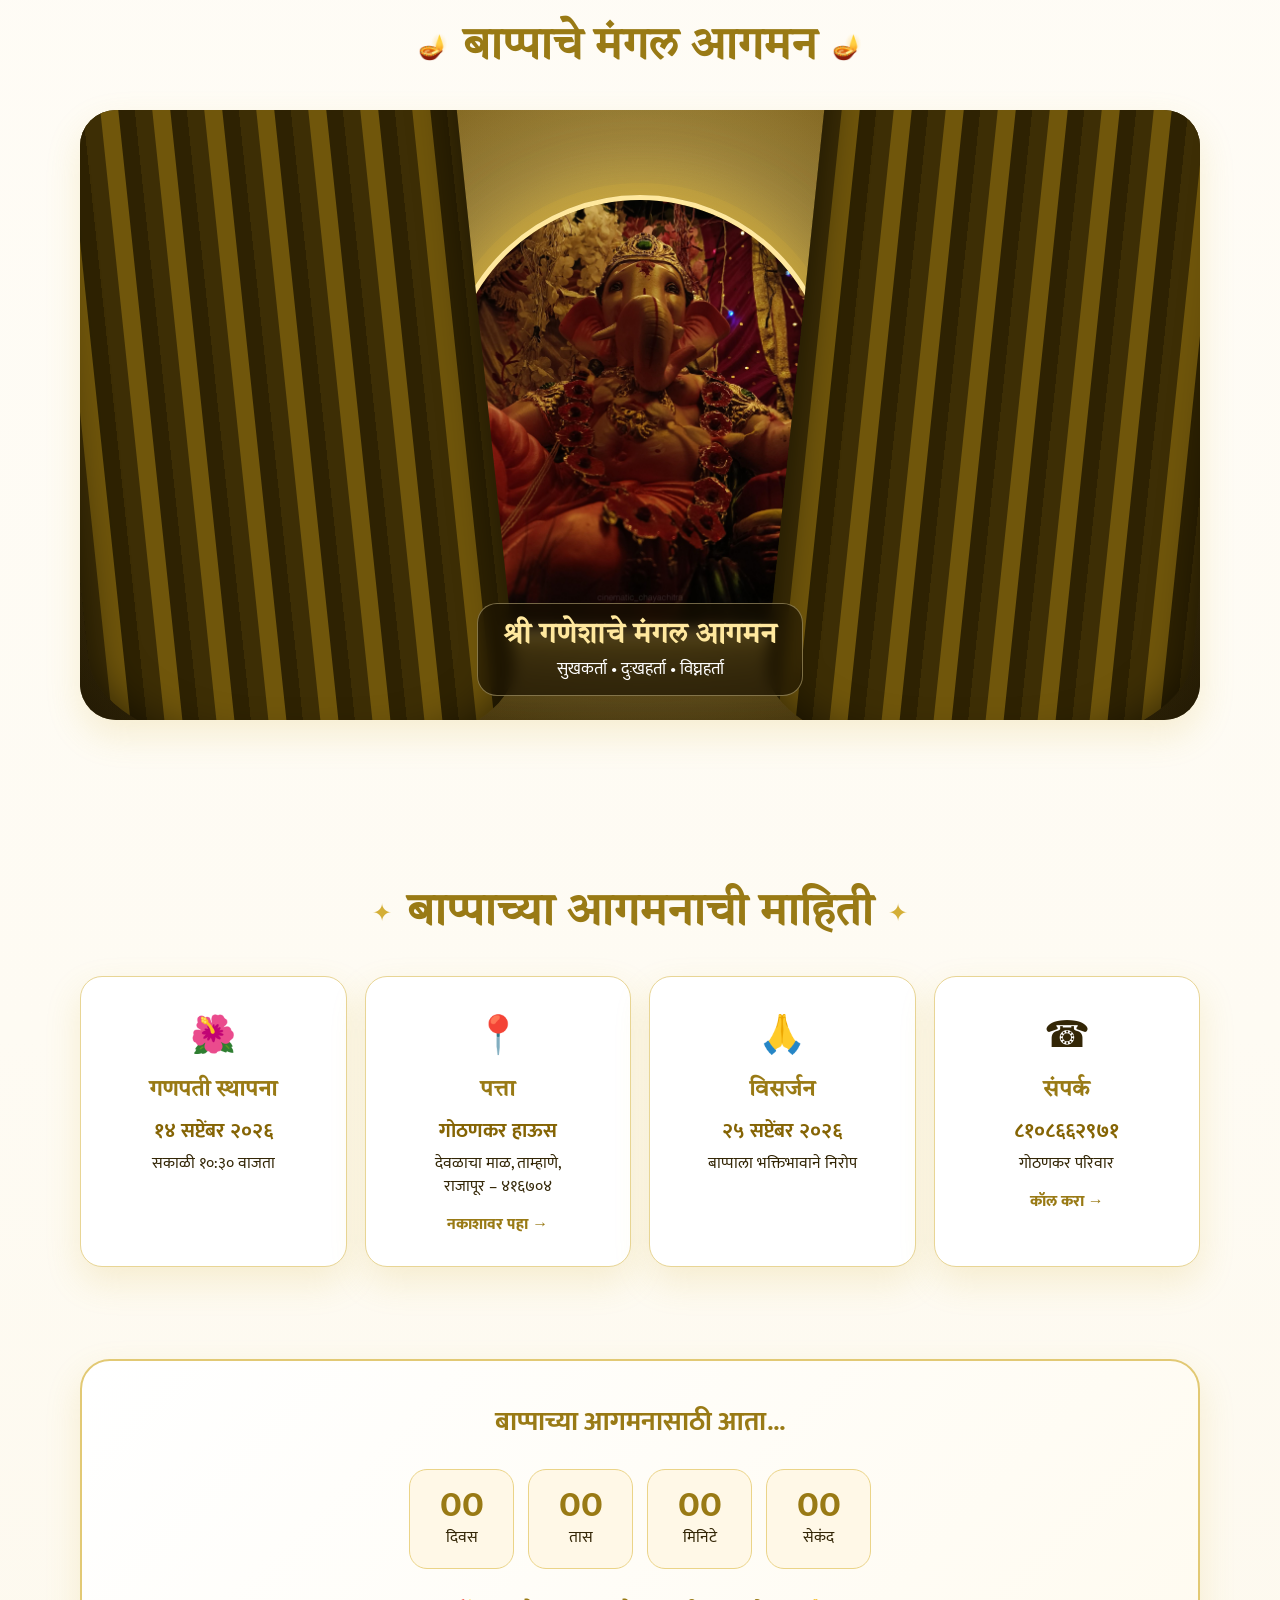
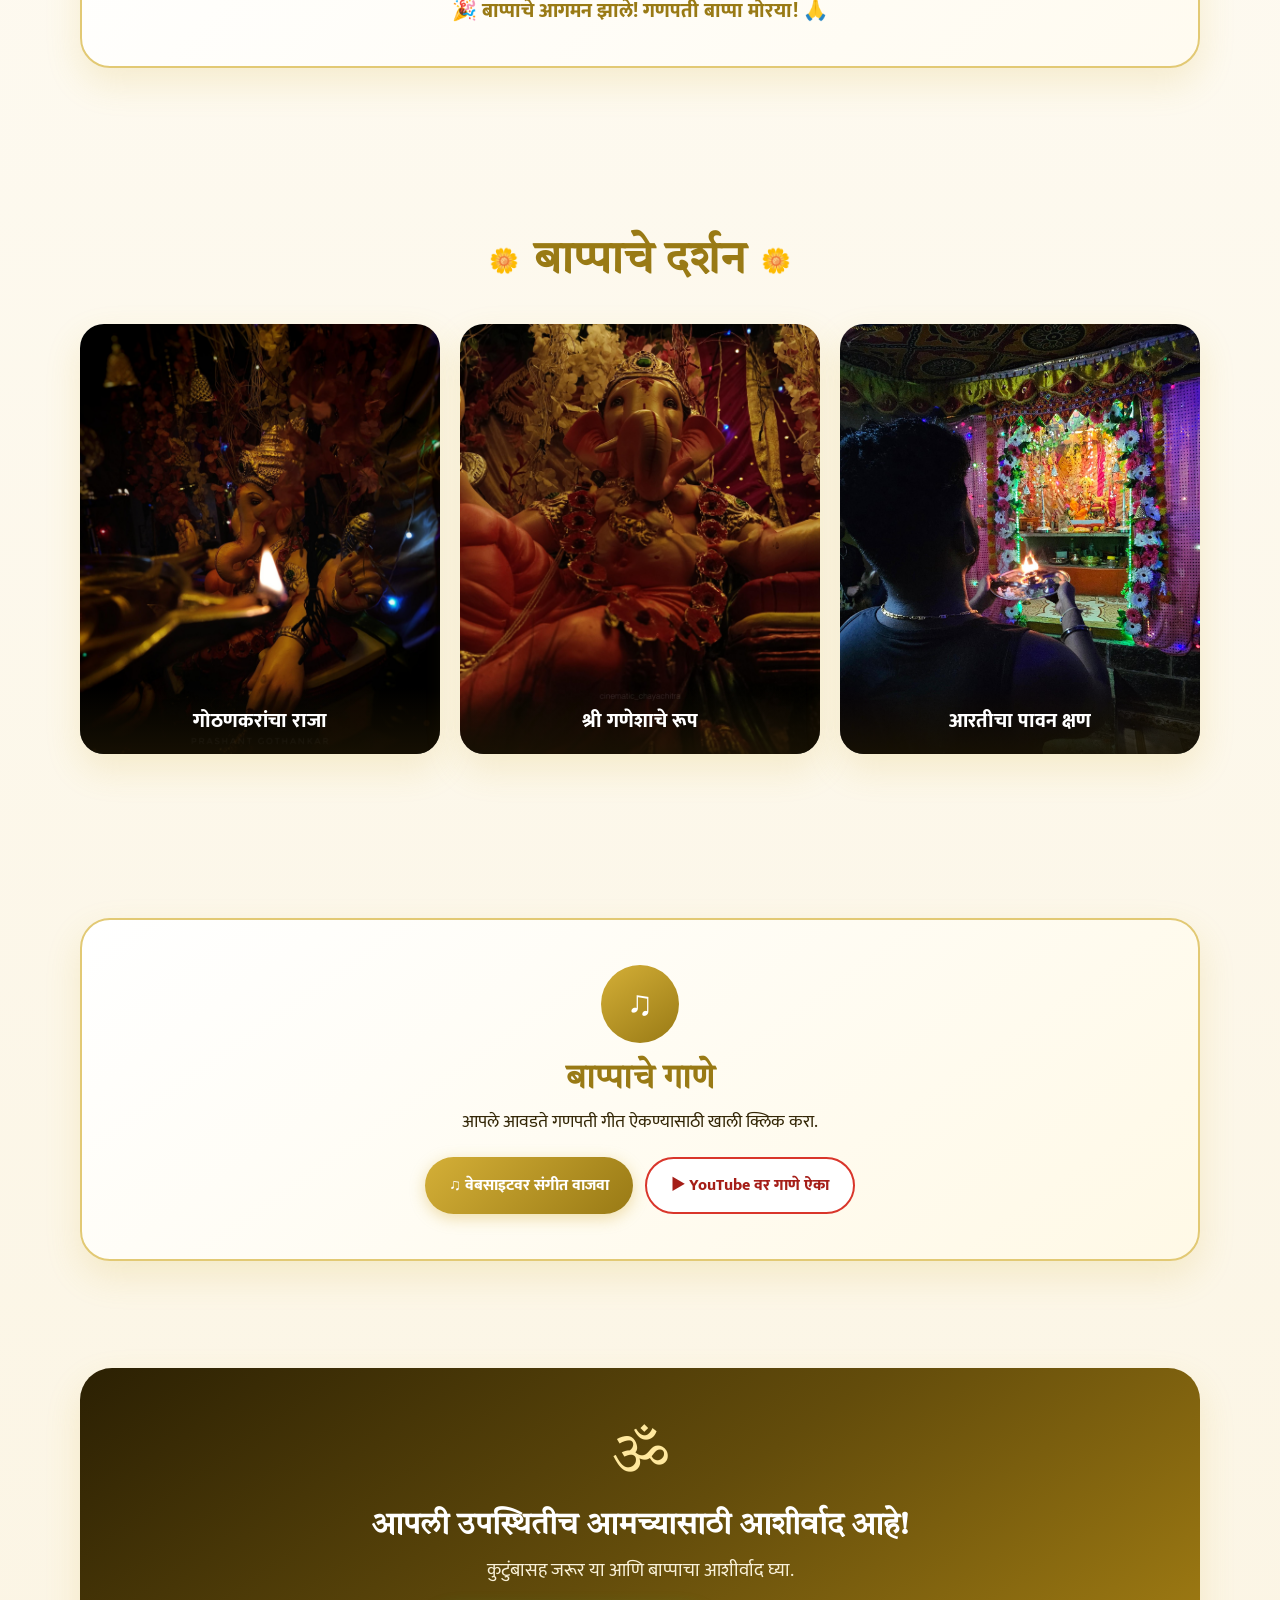
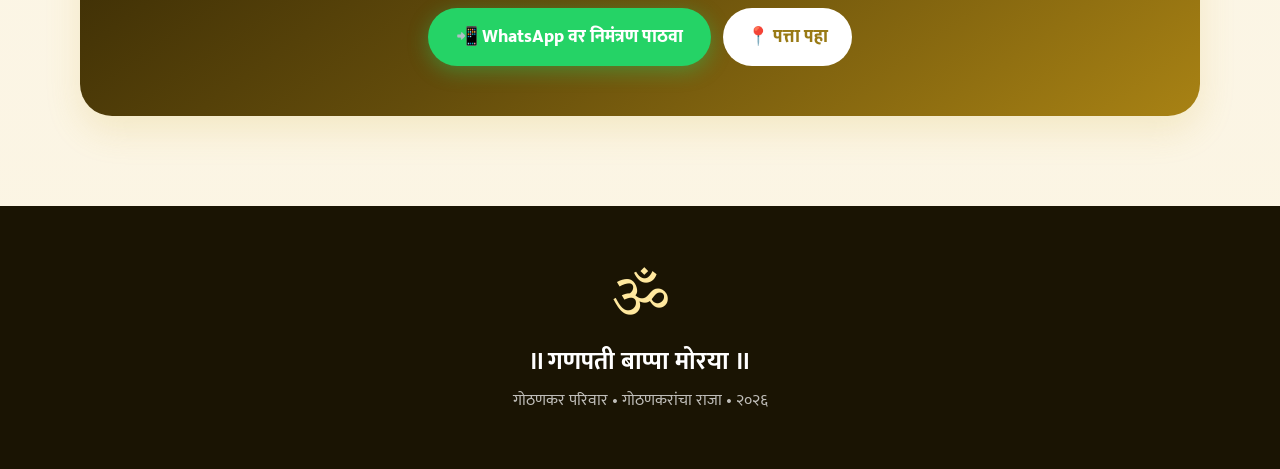
==== commit 3d849bd5: "Update index.html" ====
--- a/index.html
+++ b/index.html
@@ -15,13 +15,6 @@
 <div id="petals" aria-hidden="true"></div>
 
 <header class="hero" id="home">
-  <!-- रियल व्हिज्युअल स्मोक इफेक्ट -->
-  <div class="smoke-container" aria-hidden="true">
-    <div class="smoke-cloud smoke-1"></div>
-    <div class="smoke-cloud smoke-2"></div>
-    <div class="smoke-cloud smoke-3"></div>
-  </div>
-
   <div class="hero-photo"><img src="ganpati-1.jpeg" alt="गोठणकरांचा राजा"></div>
   <div class="hero-overlay"></div>
   <div class="halo"></div>
@@ -148,4 +141,4 @@
 
 <script src="script.js"></script>
 </body>
-</html>+</html>
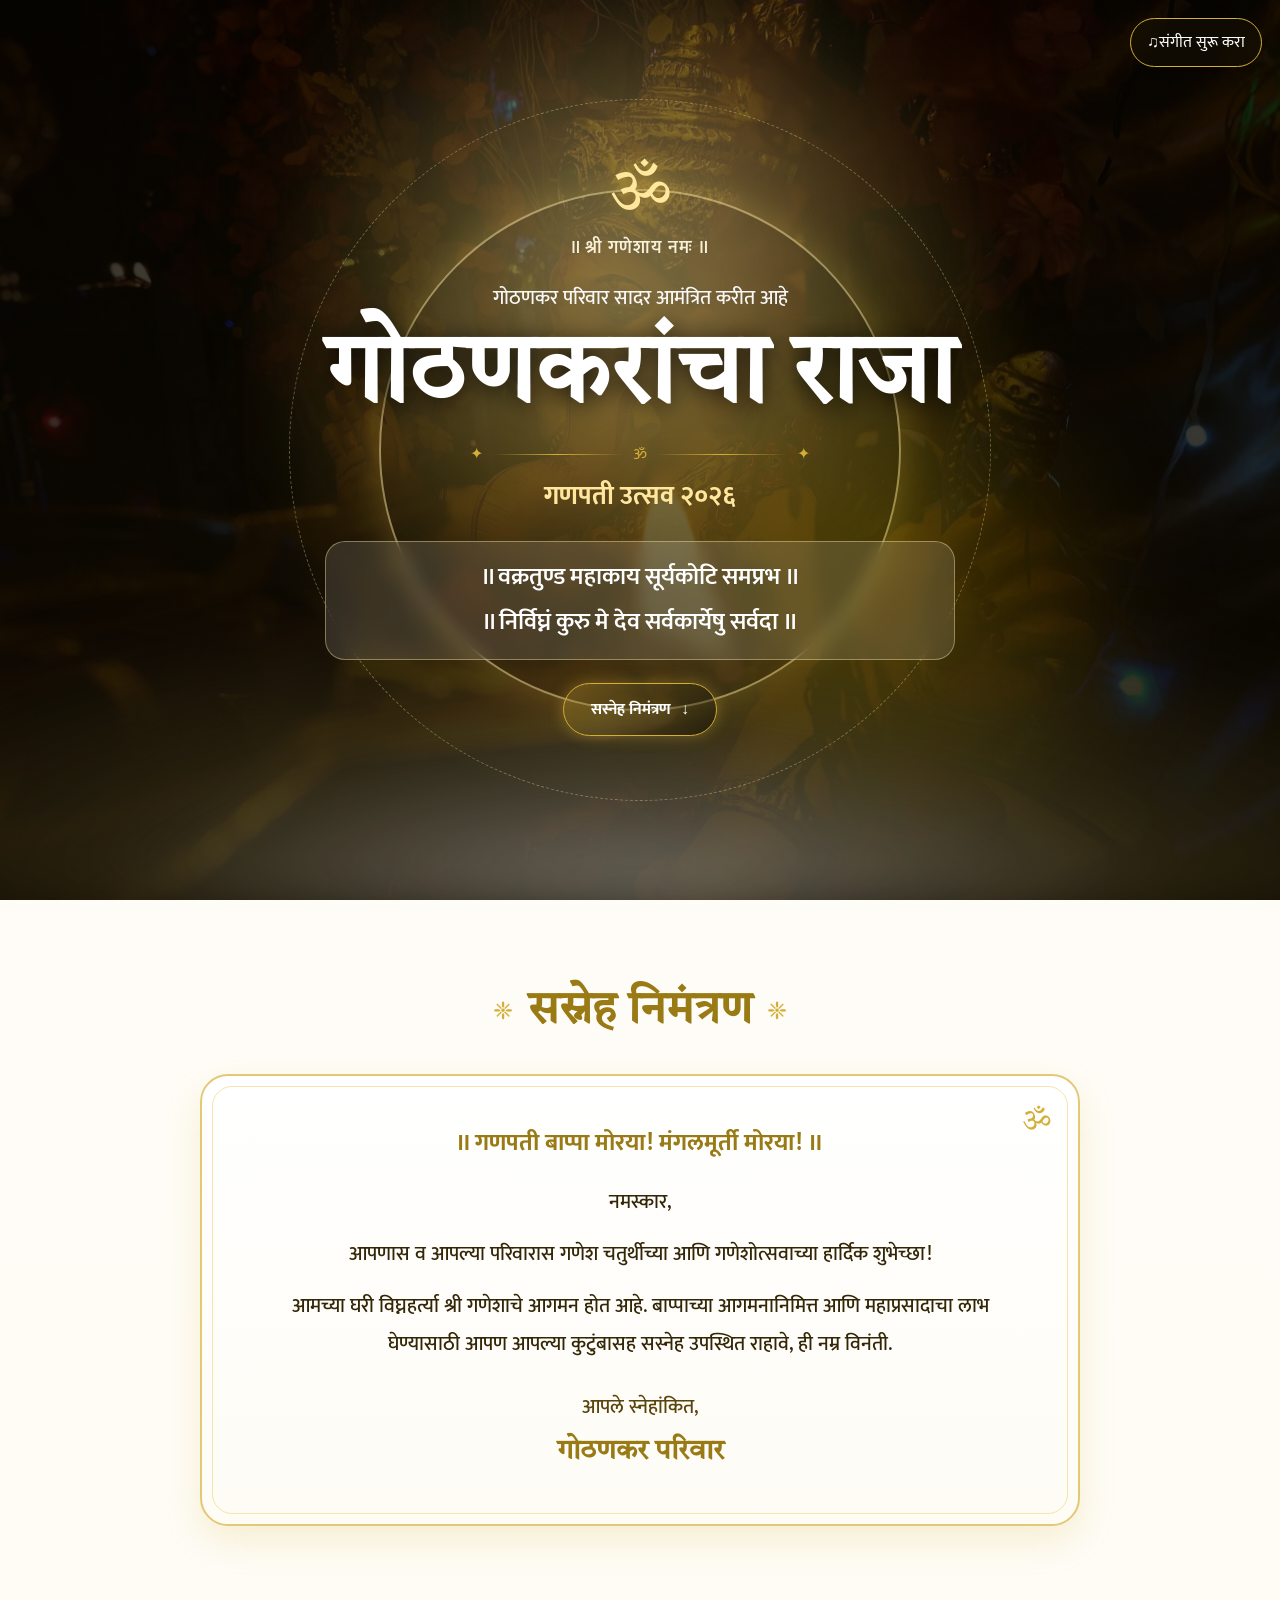
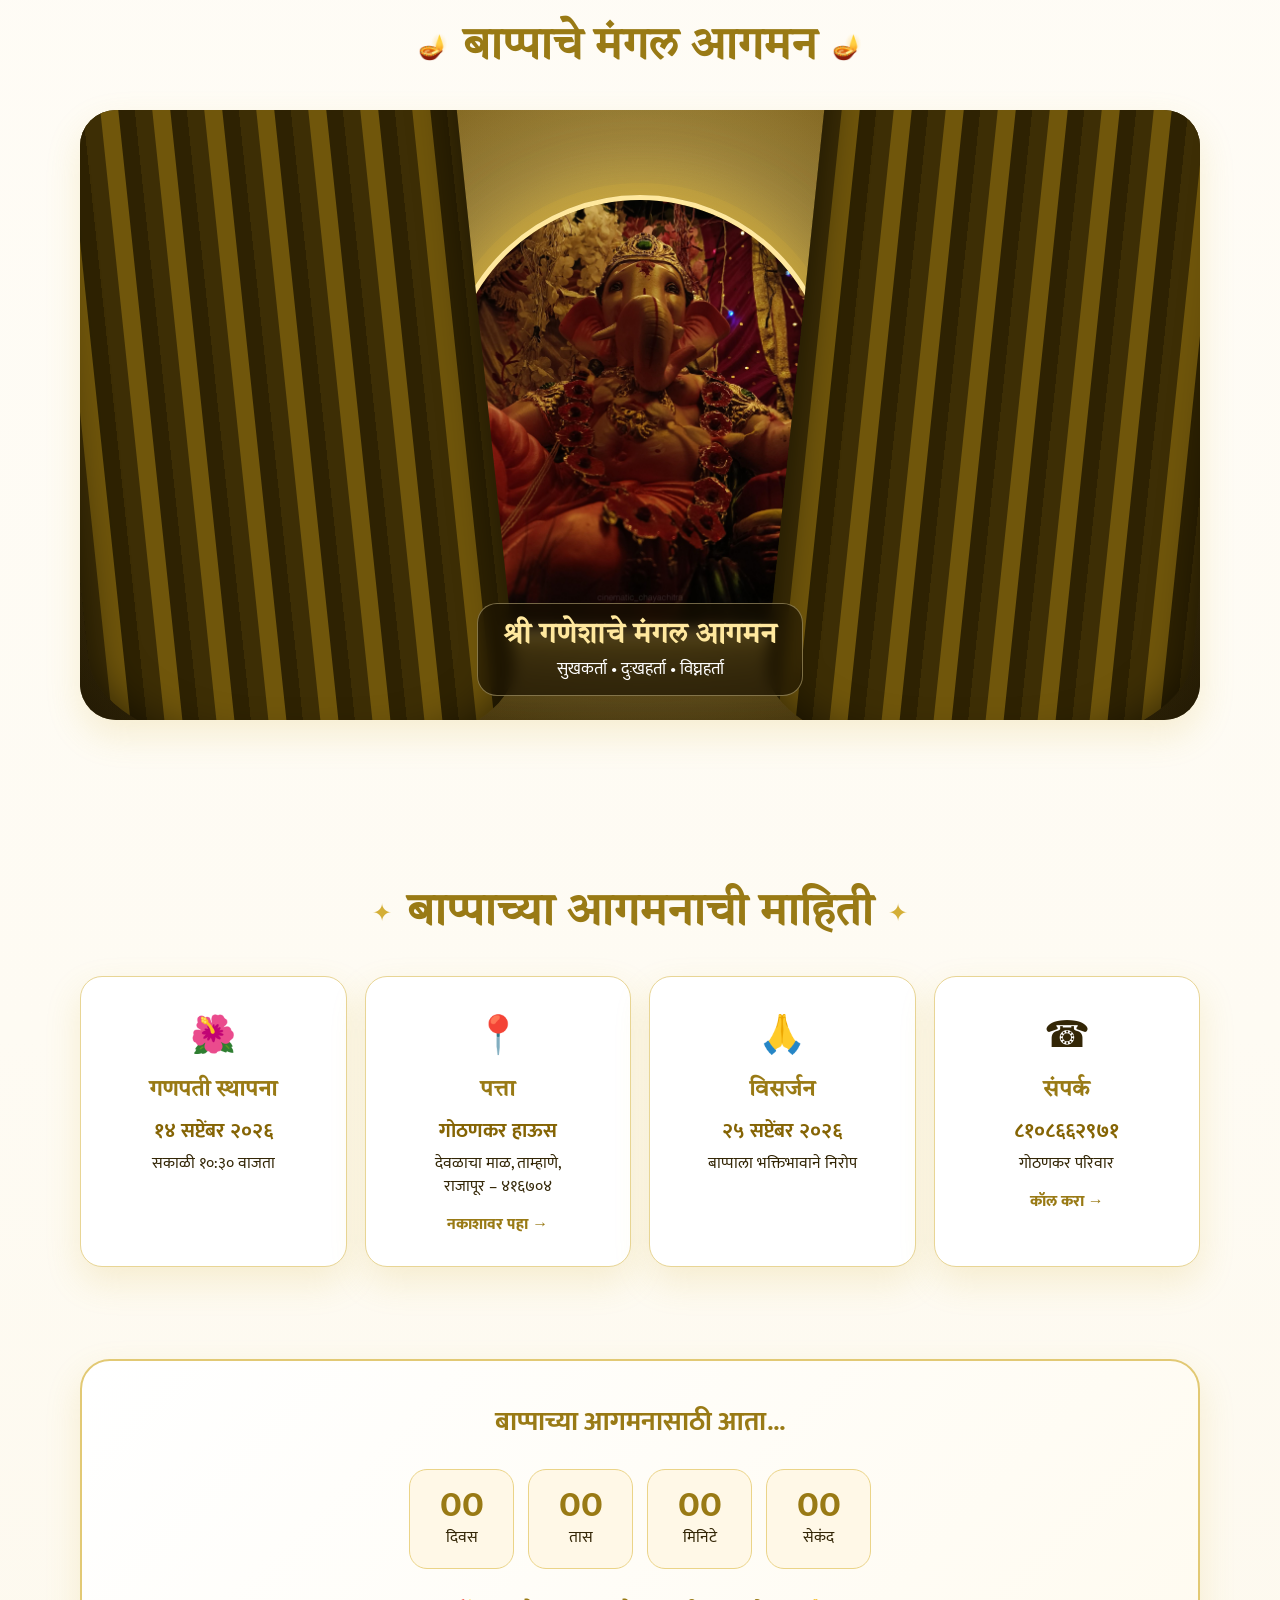
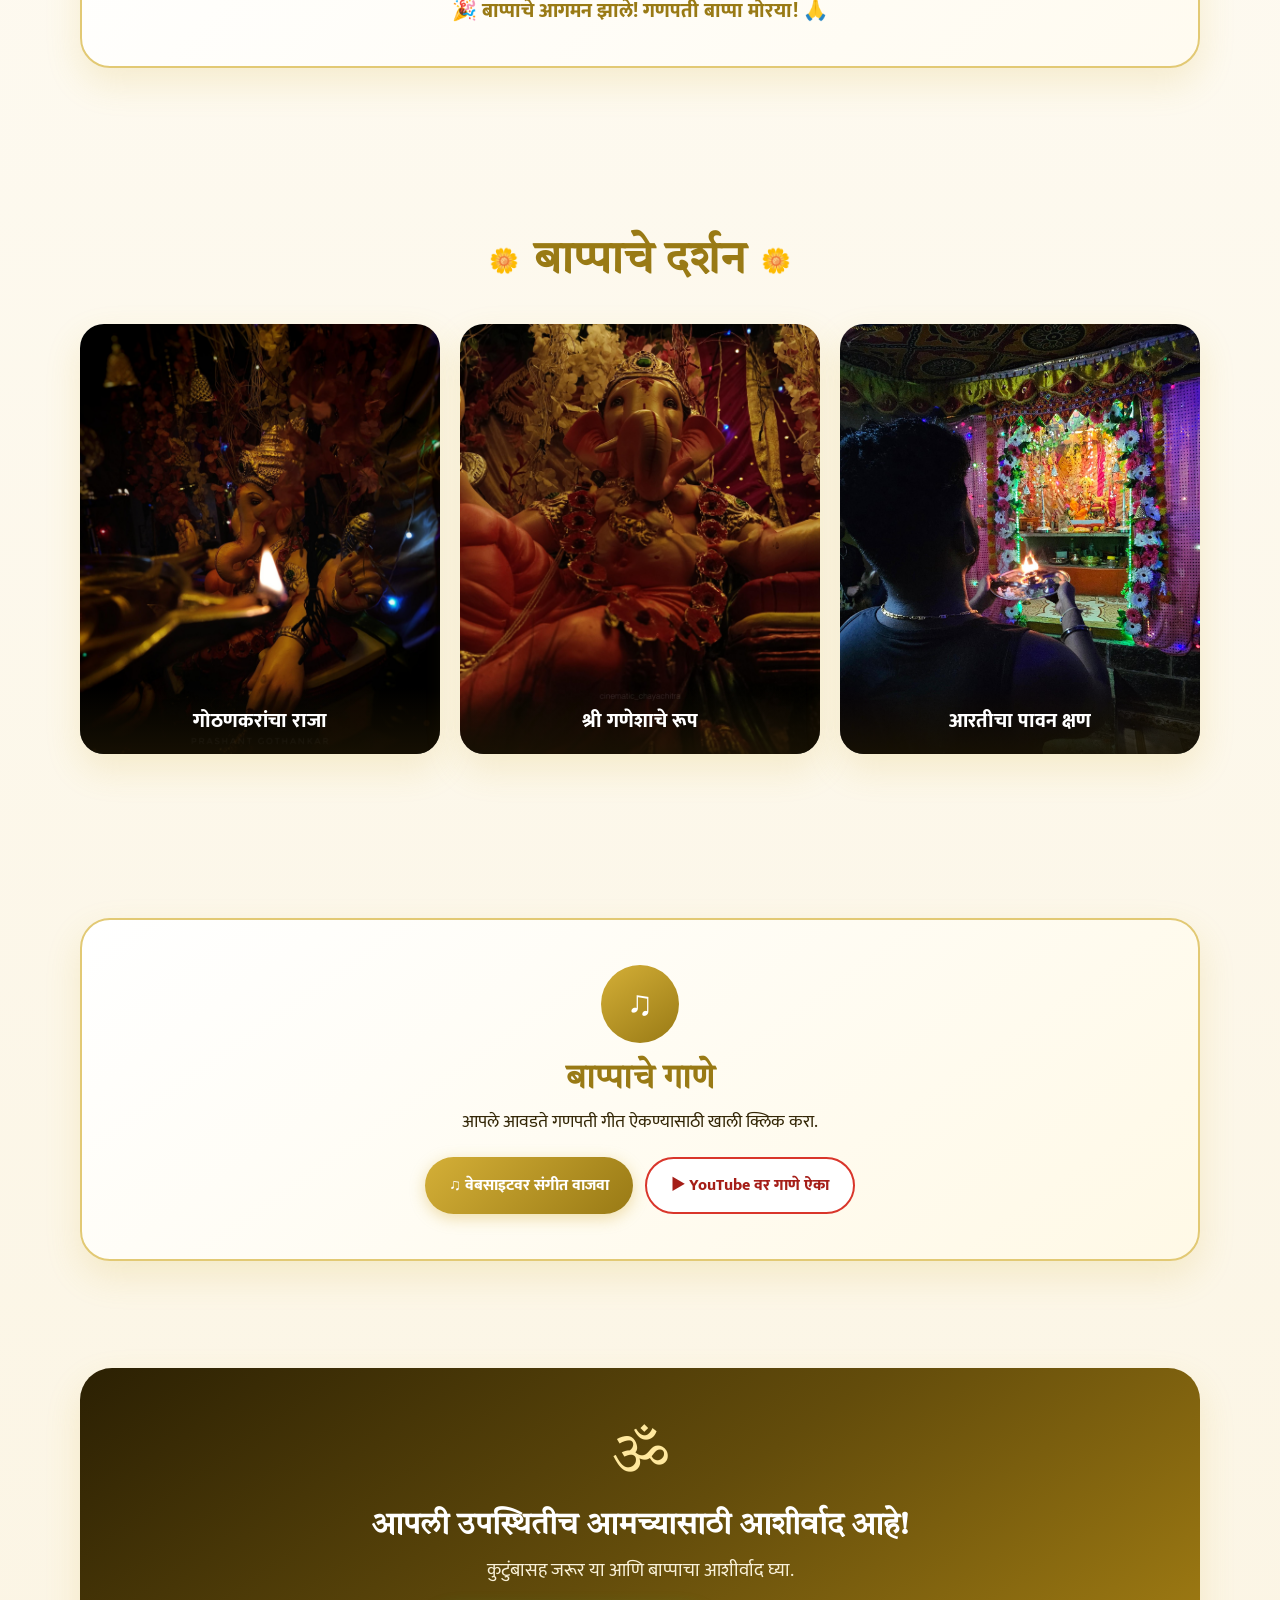
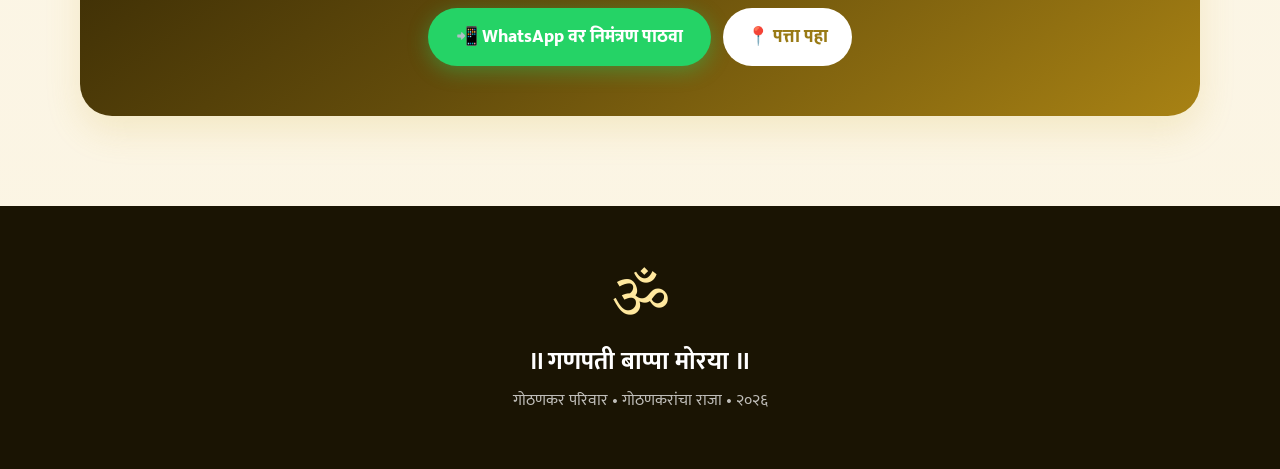
==== commit ee9f9500: "Add files via upload" ====
--- a/index.html
+++ b/index.html
@@ -12,13 +12,24 @@
 <link rel="stylesheet" href="style.css">
 </head>
 <body>
-<div id="petals" aria-hidden="true"></div>
 
 <header class="hero" id="home">
-  <div class="hero-photo"><img src="ganpati-1.jpeg" alt="गोठणकरांचा राजा"></div>
+  <!-- ३D लाईट फ्लेअर्स -->
+  <div class="flare-container" id="flareContainer" aria-hidden="true">
+    <div class="light-flare flare-1"></div>
+    <div class="light-flare flare-2"></div>
+  </div>
+
+  <!-- मंद मंदिरातील धूप-धूर (Soft Temple Fog Effect) -->
+  <div class="incense-fog-container" aria-hidden="true">
+    <div class="fog-layer fog-1"></div>
+    <div class="fog-layer fog-2"></div>
+  </div>
+
+  <div class="hero-photo" id="heroPhoto"><img src="ganpati-1.jpeg" alt="गोठणकरांचा राजा"></div>
   <div class="hero-overlay"></div>
-  <div class="halo"></div>
-  <div class="mandala"></div>
+  <div class="halo" id="heroHalo"></div>
+  <div class="mandala" id="heroMandala"></div>
 
   <button class="music-btn" id="musicBtn" type="button">
     <span id="musicIcon">♫</span><span id="musicText">संगीत सुरू करा</span>
@@ -27,7 +38,7 @@
     <source src="ganpati-aale.mp3" type="audio/mpeg">
   </audio>
 
-  <div class="hero-content">
+  <div class="hero-content" id="heroContent">
     <div class="om">ॐ</div>
     <div class="eyebrow">॥ श्री गणेशाय नमः ॥</div>
     <div class="small-family">गोठणकर परिवार सादर आमंत्रित करीत आहे</div>
@@ -120,7 +131,6 @@
     <h2>आपली उपस्थितीच आमच्यासाठी आशीर्वाद आहे!</h2>
     <p>कुटुंबासह जरूर या आणि बाप्पाचा आशीर्वाद घ्या.</p>
     <div class="share-buttons">
-      <!-- थेट व्हॉट्सॲप उघडण्यासाठी डायनॅमिक बटण -->
       <button class="whatsapp" id="whatsappBtn" type="button">📲 WhatsApp वर निमंत्रण पाठवा</button>
       <a class="map-btn" target="_blank" rel="noopener" href="https://www.google.com/maps/search/?api=1&query=Gothankar+House%2C+Devlacha+Mal%2C+Tamhane%2C+Rajapur+416704">📍 पत्ता पहा</a>
     </div>
@@ -141,4 +151,4 @@
 
 <script src="script.js"></script>
 </body>
-</html>
+</html>
--- a/style.css
+++ b/style.css
@@ -18,46 +18,48 @@
 }
 a{text-decoration:none;color:inherit}button{font:inherit}
 
-/* रिअल स्मोक (Smoke) इफेक्ट CSS */
-.smoke-container{
-  position:absolute;inset:0;pointer-events:none;z-index:2;overflow:hidden;
+/* Hero Section & 3D Parallax */
+.hero{
+  min-height:100svh;display:grid;place-items:center;position:relative;overflow:hidden;
+  background:#120e02;color:#fff;text-align:center;perspective:1000px;
 }
-.smoke-cloud{
-  position:absolute;bottom:-10%;left:-20%;width:140vw;height:70vh;
-  background:radial-gradient(ellipse at center, rgba(255,248,220,0.45) 0%, rgba(212,175,55,0.15) 45%, transparent 70%);
-  filter:blur(50px);
-  animation:smokeMove 12s ease-in-out infinite alternate;
+.hero-photo,.hero-overlay{position:absolute;inset:0}
+.hero-photo img{width:100%;height:100%;object-fit:cover;filter:brightness(.48) saturate(1.2);transform:scale(1.05)}
+.hero-overlay{background:radial-gradient(circle at 50% 45%,rgba(212,175,55,.3),transparent 50%),linear-gradient(180deg,rgba(15,11,2,.3),rgba(15,11,2,.85))}
+
+/* 3D Light Flare */
+.flare-container{position:absolute;inset:0;pointer-events:none;z-index:2}
+.light-flare{position:absolute;border-radius:50%;filter:blur(65px);opacity:0.55}
+.flare-1{width:55vw;height:55vw;top:-10%;left:22%;background:radial-gradient(circle,rgba(255,235,170,.75) 0%,rgba(212,175,55,.2) 55%,transparent 75%);animation:flarePulse 5s ease-in-out infinite alternate}
+.flare-2{width:40vw;height:40vw;bottom:5%;right:10%;background:radial-gradient(circle,rgba(255,215,0,.45) 0%,transparent 70%)}
+@keyframes flarePulse{0%{opacity:.35;transform:scale(.92)}100%{opacity:.65;transform:scale(1.08)}}
+
+/* मंद मंदिरातील धूप-धूर (Soft Temple Fog) */
+.incense-fog-container{position:absolute;bottom:0;left:0;right:0;height:35vh;pointer-events:none;z-index:3;overflow:hidden}
+.fog-layer{
+  position:absolute;bottom:-20px;left:-20%;width:140vw;height:100%;
+  background:radial-gradient(ellipse at bottom, rgba(255,248,220,0.22) 0%, rgba(212,175,55,0.08) 40%, transparent 75%);
+  filter:blur(30px);
+  animation:templeFog 14s ease-in-out infinite alternate;
 }
-.smoke-2{
-  left:auto;right:-20%;bottom:-5%;
-  background:radial-gradient(ellipse at center, rgba(255,255,255,0.5) 0%, rgba(243,229,171,0.2) 50%, transparent 75%);
-  animation-duration:16s;animation-delay:-4s;
+.fog-2{
+  left:auto;right:-20%;bottom:-10px;
+  background:radial-gradient(ellipse at bottom, rgba(255,255,255,0.25) 0%, rgba(243,229,171,0.06) 45%, transparent 80%);
+  animation-duration:18s;animation-delay:-5s;
 }
-.smoke-3{
-  left:10%;bottom:5%;
-  background:radial-gradient(ellipse at center, rgba(255,235,170,0.35) 0%, transparent 65%);
-  animation-duration:10s;animation-delay:-2s;
-}
-@keyframes smokeMove{
-  0%{transform:translate(0,0) scale(1) rotate(0deg);opacity:0.4}
-  50%{transform:translate(30px,-40px) scale(1.15) rotate(3deg);opacity:0.7}
-  100%{transform:translate(-20px,-80px) scale(1.25) rotate(-2deg);opacity:0.3}
+@keyframes templeFog{
+  0%{transform:translate(0,0) scale(1);opacity:0.3}
+  50%{transform:translate(25px,-15px) scale(1.08);opacity:0.6}
+  100%{transform:translate(-20px,-30px) scale(1.15);opacity:0.2}
 }
 
-#petals{position:fixed;inset:0;pointer-events:none;z-index:100;overflow:hidden}
-.petal{position:absolute;top:-35px;color:var(--gold-primary);font-size:18px;animation:fall linear forwards;opacity:.8}
-@keyframes fall{to{transform:translate3d(var(--drift),110vh,0) rotate(520deg);opacity:0}}
-
-/* Hero Section - White Gold Theme */
-.hero{min-height:100svh;display:grid;place-items:center;position:relative;overflow:hidden;background:#1a1403;color:#fff;text-align:center}
-.hero-photo,.hero-overlay{position:absolute;inset:0}.hero-photo img{width:100%;height:100%;object-fit:cover;filter:brightness(.45) saturate(1.2);transform:scale(1.03)}
-.hero-overlay{background:radial-gradient(circle at 50% 45%,rgba(212,175,55,.35),transparent 45%),linear-gradient(180deg,rgba(20,15,3,.4),rgba(20,15,3,.88))}
+.hero-photo, .hero-content, .halo, .mandala, .flare-container{will-change:transform;transition:transform 0.12s ease-out}
 
 .halo{position:absolute;width:58vmin;height:58vmin;border-radius:50%;border:2px solid rgba(255,235,170,.5);box-shadow:0 0 40px rgba(212,175,55,.3);animation:pulse 5s ease-in-out infinite}
 .mandala{position:absolute;width:78vmin;height:78vmin;border:1.5px dashed rgba(255,235,170,.35);border-radius:50%;animation:spin 34s linear infinite}
 @keyframes spin{to{transform:rotate(360deg)}}@keyframes pulse{50%{transform:scale(1.035);opacity:.8}}
 
-.hero-content{position:relative;z-index:3;padding:42px 18px;max-width:1000px}
+.hero-content{position:relative;z-index:4;padding:42px 18px;max-width:1000px}
 .om{font-family:'Tiro Devanagari Marathi',serif;font-size:64px;line-height:1;text-shadow:0 0 20px rgba(212,175,55,0.8);color:#ffe89e}
 .eyebrow{font-size:18px;letter-spacing:1px;margin-top:5px;font-weight:600;color:var(--gold-light)}
 .small-family{font-size:20px;margin-top:18px;opacity:.95;font-weight:500}
@@ -74,7 +76,7 @@
 .section-heading h2{font-family:'Tiro Devanagari Marathi','Mukta',sans-serif;font-size:clamp(28px,5vw,45px);font-weight:700}
 .section-heading span{color:var(--gold-primary);font-size:24px}
 
-/* Cards - Rich White Gold */
+/* Cards */
 .invitation-card{position:relative;max-width:880px;margin:auto;background:linear-gradient(180deg,#ffffff,#fefcf5);border:2px solid #e2c974;border-radius:28px;padding:45px clamp(24px,7vw,78px);box-shadow:var(--shadow-gold);text-align:center;font-size:20px;line-height:1.9;font-weight:500}
 .invitation-card:before{content:"";position:absolute;inset:10px;border:1px solid #f3e5ab;border-radius:20px;pointer-events:none}
 .invitation-card p{margin-bottom:14px}.corner{position:absolute;right:26px;top:18px;color:var(--gold-primary);font-family:'Tiro Devanagari Marathi';font-size:30px}
@@ -129,7 +131,6 @@
 .orange-btn{border:0;background:linear-gradient(135deg,var(--gold-primary),var(--gold-dark));color:#fff;box-shadow:0 4px 15px rgba(212,175,55,0.4)}
 .youtube-btn{background:#fff;border:2px solid #d9362b;color:#a51e18}
 
-/* Share Section */
 .share{padding-top:25px;padding-bottom:90px}
 .share-card{text-align:center;padding:50px 20px;background:linear-gradient(145deg,#2b2003,#634c0b,#a88214);border-radius:32px;color:#fff;box-shadow:var(--shadow-gold)}
 .om-small,.footer-om{font-family:'Tiro Devanagari Marathi';font-size:60px;color:#ffe89e}
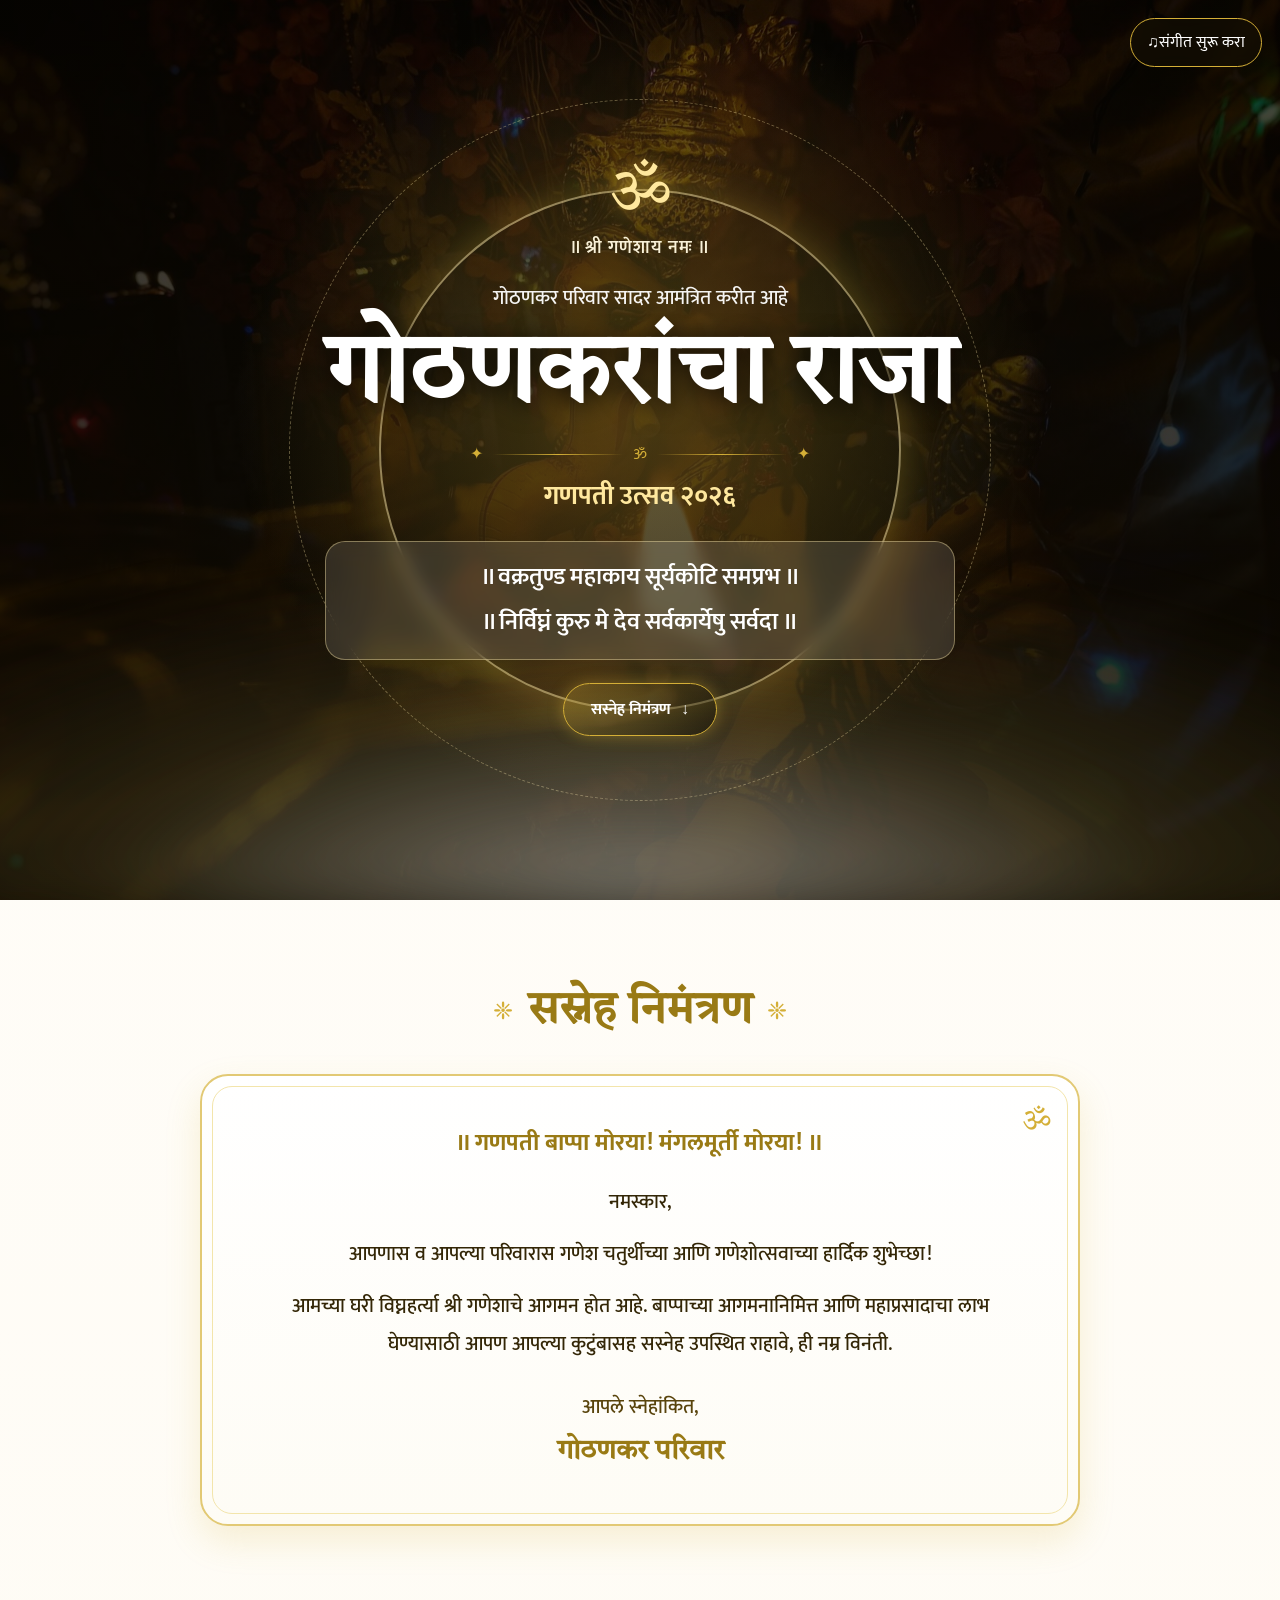
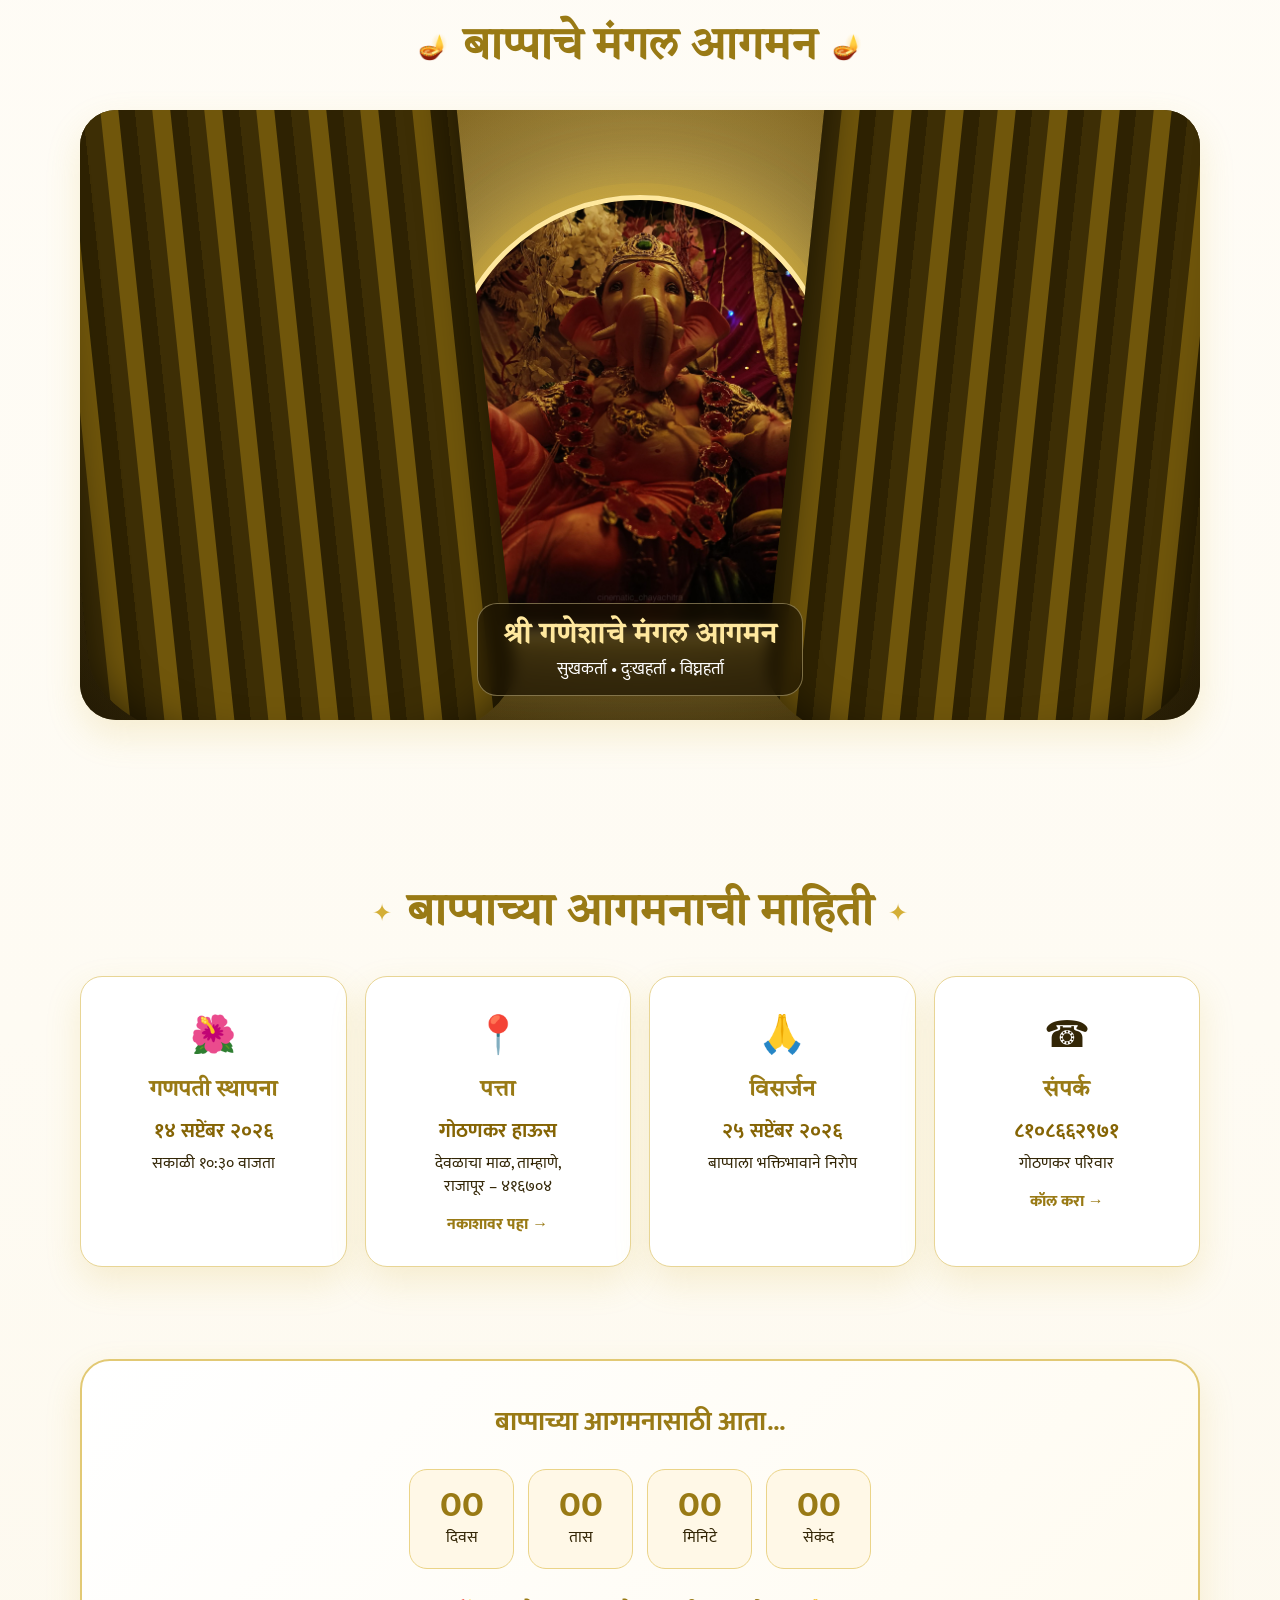
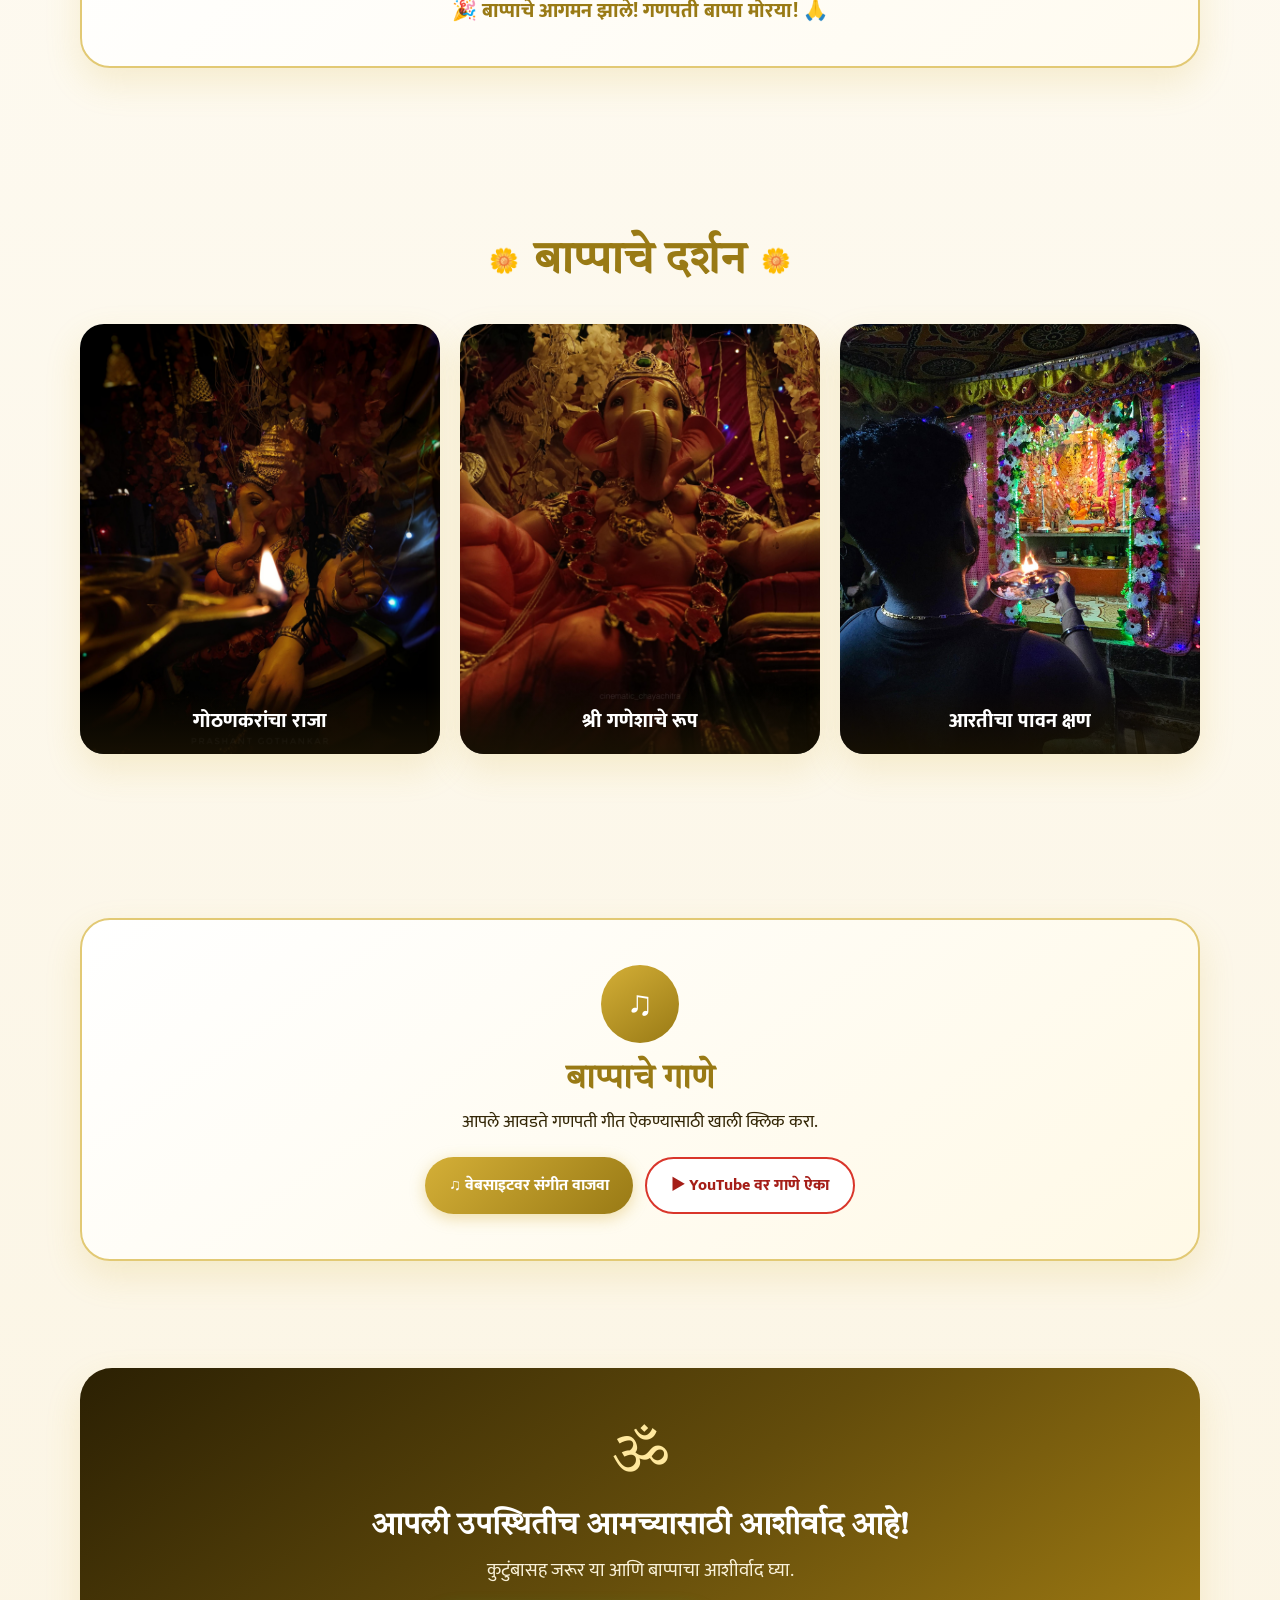
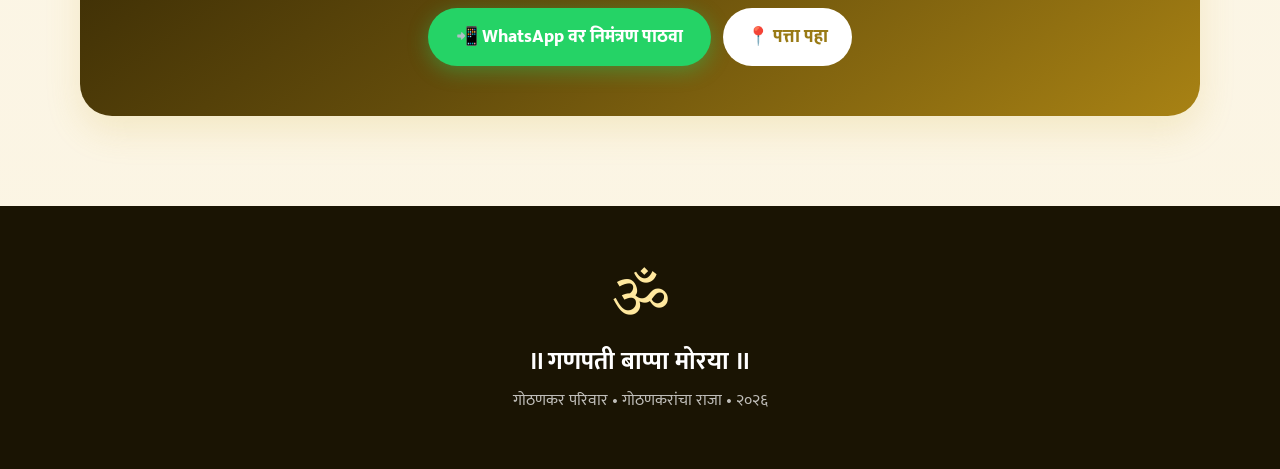
==== commit 2cc5525c: "Add files via upload" ====
--- a/index.html
+++ b/index.html
@@ -14,22 +14,16 @@
 <body>
 
 <header class="hero" id="home">
-  <!-- ३D लाईट फ्लेअर्स -->
-  <div class="flare-container" id="flareContainer" aria-hidden="true">
-    <div class="light-flare flare-1"></div>
-    <div class="light-flare flare-2"></div>
-  </div>
-
-  <!-- मंद मंदिरातील धूप-धूर (Soft Temple Fog Effect) -->
+  <!-- मंदिरातील मंद धूप-धूर (Soft Temple Incense Fog) -->
   <div class="incense-fog-container" aria-hidden="true">
     <div class="fog-layer fog-1"></div>
     <div class="fog-layer fog-2"></div>
   </div>
 
-  <div class="hero-photo" id="heroPhoto"><img src="ganpati-1.jpeg" alt="गोठणकरांचा राजा"></div>
+  <div class="hero-photo"><img src="ganpati-1.jpeg" alt="गोठणकरांचा राजा"></div>
   <div class="hero-overlay"></div>
-  <div class="halo" id="heroHalo"></div>
-  <div class="mandala" id="heroMandala"></div>
+  <div class="halo"></div>
+  <div class="mandala"></div>
 
   <button class="music-btn" id="musicBtn" type="button">
     <span id="musicIcon">♫</span><span id="musicText">संगीत सुरू करा</span>
@@ -38,7 +32,7 @@
     <source src="ganpati-aale.mp3" type="audio/mpeg">
   </audio>
 
-  <div class="hero-content" id="heroContent">
+  <div class="hero-content">
     <div class="om">ॐ</div>
     <div class="eyebrow">॥ श्री गणेशाय नमः ॥</div>
     <div class="small-family">गोठणकर परिवार सादर आमंत्रित करीत आहे</div>
--- a/style.css
+++ b/style.css
@@ -18,42 +18,35 @@
 }
 a{text-decoration:none;color:inherit}button{font:inherit}
 
-/* Hero Section & 3D Parallax */
+/* Hero Section */
 .hero{
   min-height:100svh;display:grid;place-items:center;position:relative;overflow:hidden;
-  background:#120e02;color:#fff;text-align:center;perspective:1000px;
+  background:#120e02;color:#fff;text-align:center;
 }
 .hero-photo,.hero-overlay{position:absolute;inset:0}
-.hero-photo img{width:100%;height:100%;object-fit:cover;filter:brightness(.48) saturate(1.2);transform:scale(1.05)}
+.hero-photo img{width:100%;height:100%;object-fit:cover;filter:brightness(.48) saturate(1.2)}
 .hero-overlay{background:radial-gradient(circle at 50% 45%,rgba(212,175,55,.3),transparent 50%),linear-gradient(180deg,rgba(15,11,2,.3),rgba(15,11,2,.85))}
 
-/* 3D Light Flare */
-.flare-container{position:absolute;inset:0;pointer-events:none;z-index:2}
-.light-flare{position:absolute;border-radius:50%;filter:blur(65px);opacity:0.55}
-.flare-1{width:55vw;height:55vw;top:-10%;left:22%;background:radial-gradient(circle,rgba(255,235,170,.75) 0%,rgba(212,175,55,.2) 55%,transparent 75%);animation:flarePulse 5s ease-in-out infinite alternate}
-.flare-2{width:40vw;height:40vw;bottom:5%;right:10%;background:radial-gradient(circle,rgba(255,215,0,.45) 0%,transparent 70%)}
-@keyframes flarePulse{0%{opacity:.35;transform:scale(.92)}100%{opacity:.65;transform:scale(1.08)}}
-
-/* मंद मंदिरातील धूप-धूर (Soft Temple Fog) */
-.incense-fog-container{position:absolute;bottom:0;left:0;right:0;height:35vh;pointer-events:none;z-index:3;overflow:hidden}
+/* मंदिरातील अतिशय मंद, पारदर्शक सोनेरी धूर (Soft Incense Fog) */
+.incense-fog-container{
+  position:absolute;bottom:0;left:0;right:0;height:38vh;pointer-events:none;z-index:3;overflow:hidden;
+}
 .fog-layer{
   position:absolute;bottom:-20px;left:-20%;width:140vw;height:100%;
-  background:radial-gradient(ellipse at bottom, rgba(255,248,220,0.22) 0%, rgba(212,175,55,0.08) 40%, transparent 75%);
+  background:radial-gradient(ellipse at bottom, rgba(255,248,220,0.25) 0%, rgba(212,175,55,0.08) 40%, transparent 75%);
   filter:blur(30px);
-  animation:templeFog 14s ease-in-out infinite alternate;
+  animation:templeFog 12s ease-in-out infinite alternate;
 }
 .fog-2{
   left:auto;right:-20%;bottom:-10px;
-  background:radial-gradient(ellipse at bottom, rgba(255,255,255,0.25) 0%, rgba(243,229,171,0.06) 45%, transparent 80%);
-  animation-duration:18s;animation-delay:-5s;
+  background:radial-gradient(ellipse at bottom, rgba(255,255,255,0.28) 0%, rgba(243,229,171,0.06) 45%, transparent 80%);
+  animation-duration:16s;animation-delay:-4s;
 }
 @keyframes templeFog{
   0%{transform:translate(0,0) scale(1);opacity:0.3}
   50%{transform:translate(25px,-15px) scale(1.08);opacity:0.6}
   100%{transform:translate(-20px,-30px) scale(1.15);opacity:0.2}
 }
-
-.hero-photo, .hero-content, .halo, .mandala, .flare-container{will-change:transform;transition:transform 0.12s ease-out}
 
 .halo{position:absolute;width:58vmin;height:58vmin;border-radius:50%;border:2px solid rgba(255,235,170,.5);box-shadow:0 0 40px rgba(212,175,55,.3);animation:pulse 5s ease-in-out infinite}
 .mandala{position:absolute;width:78vmin;height:78vmin;border:1.5px dashed rgba(255,235,170,.35);border-radius:50%;animation:spin 34s linear infinite}
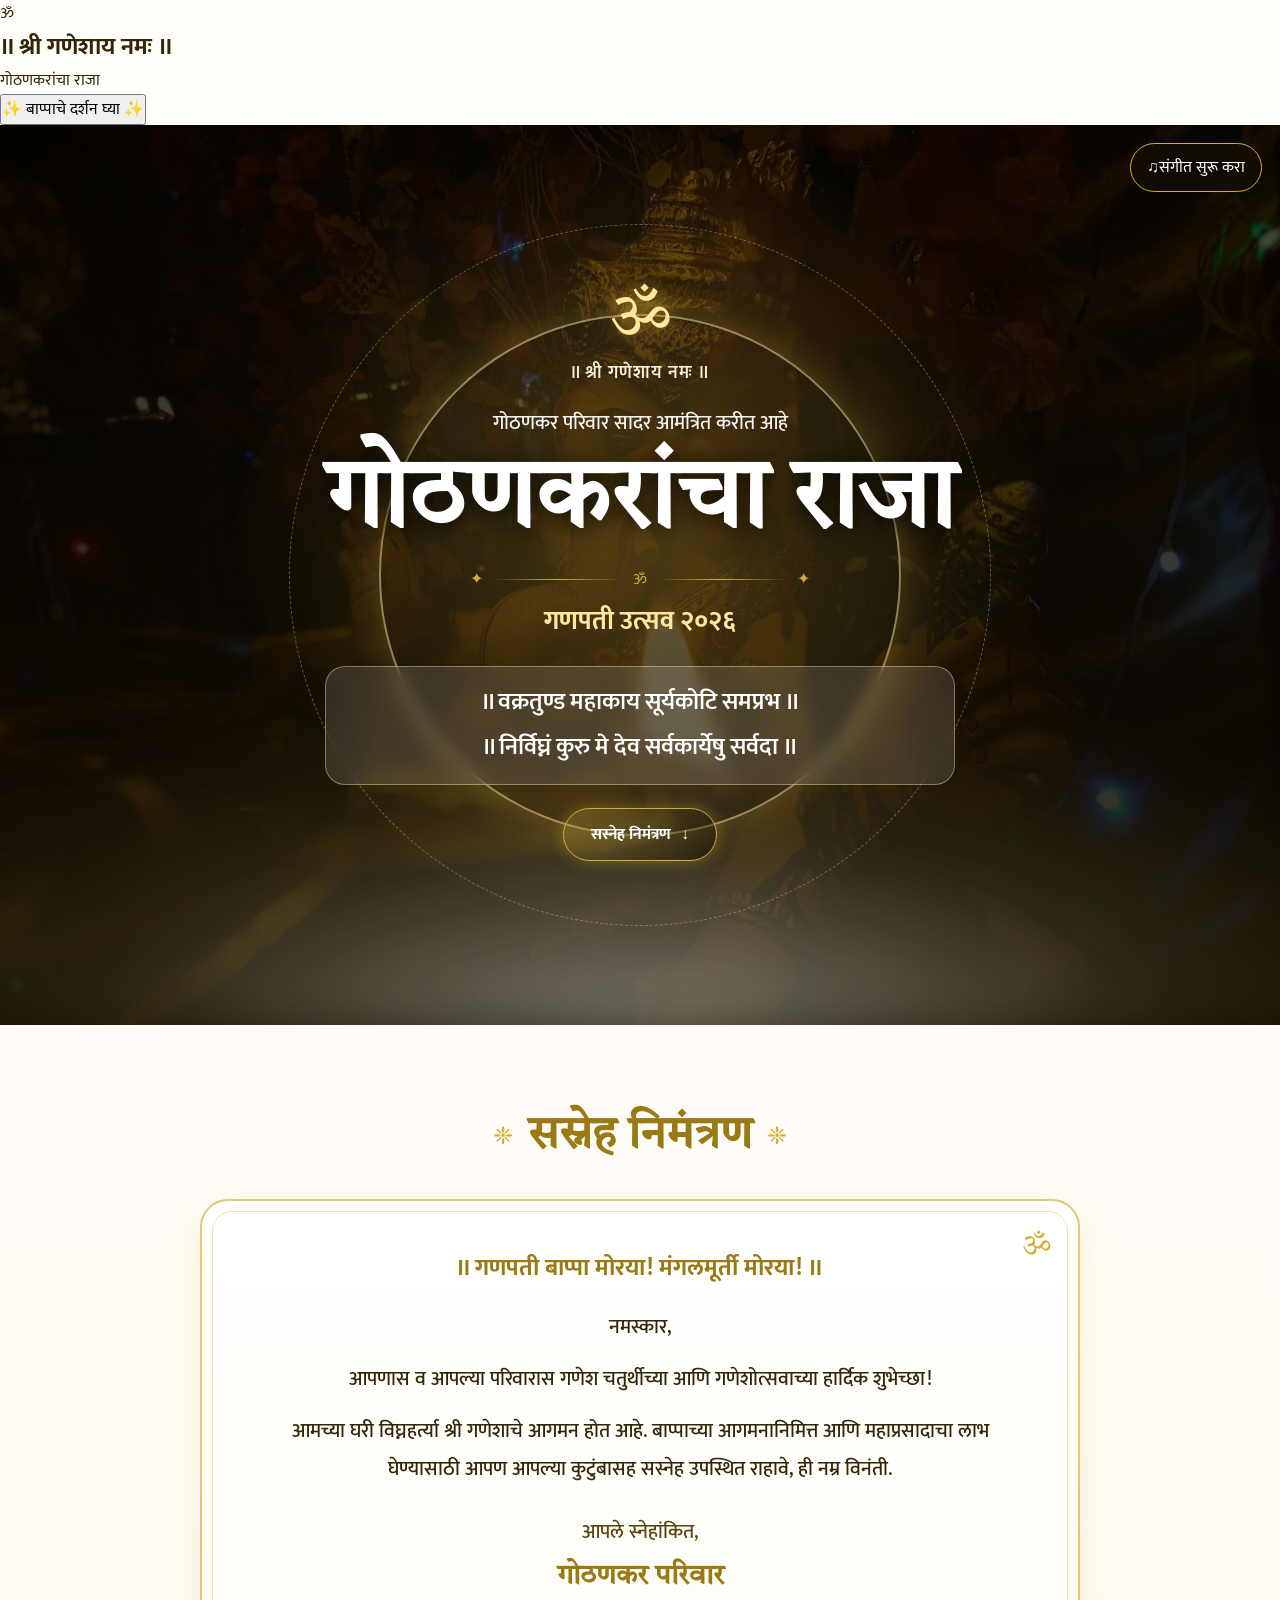
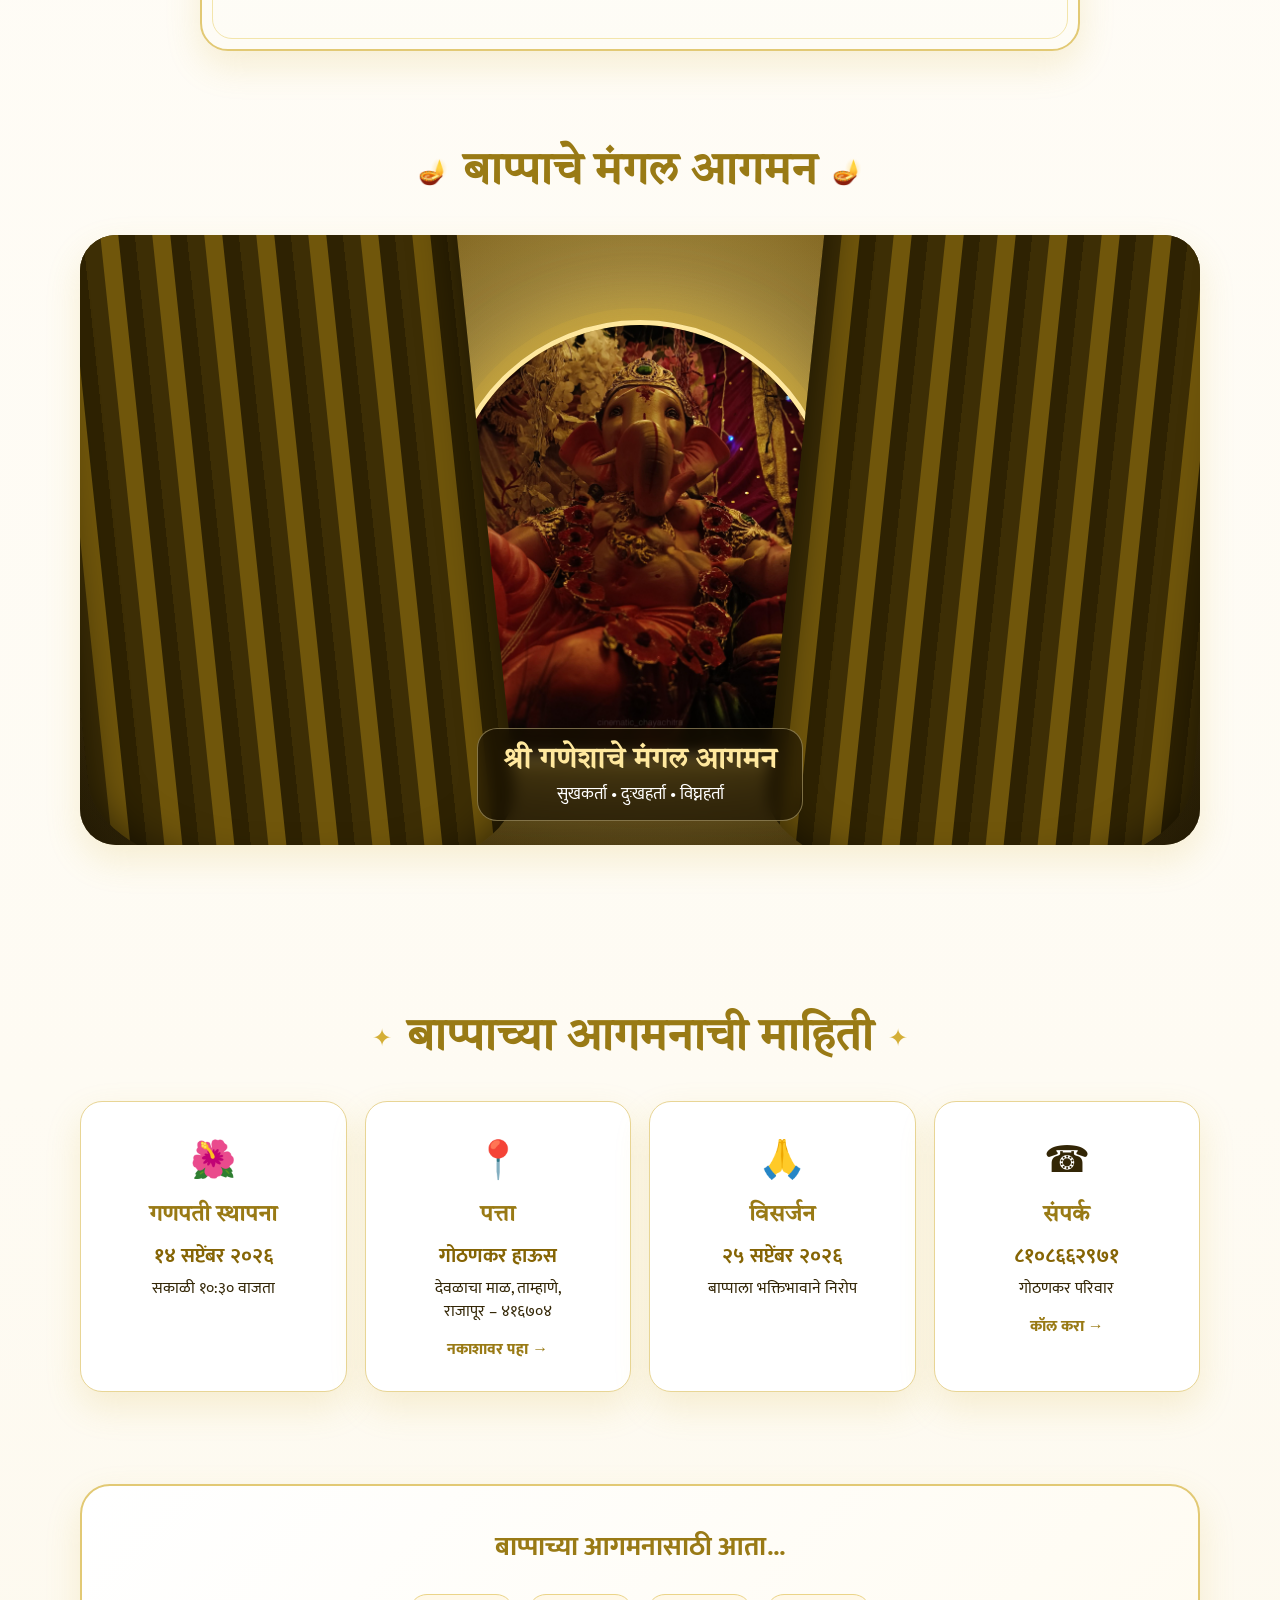
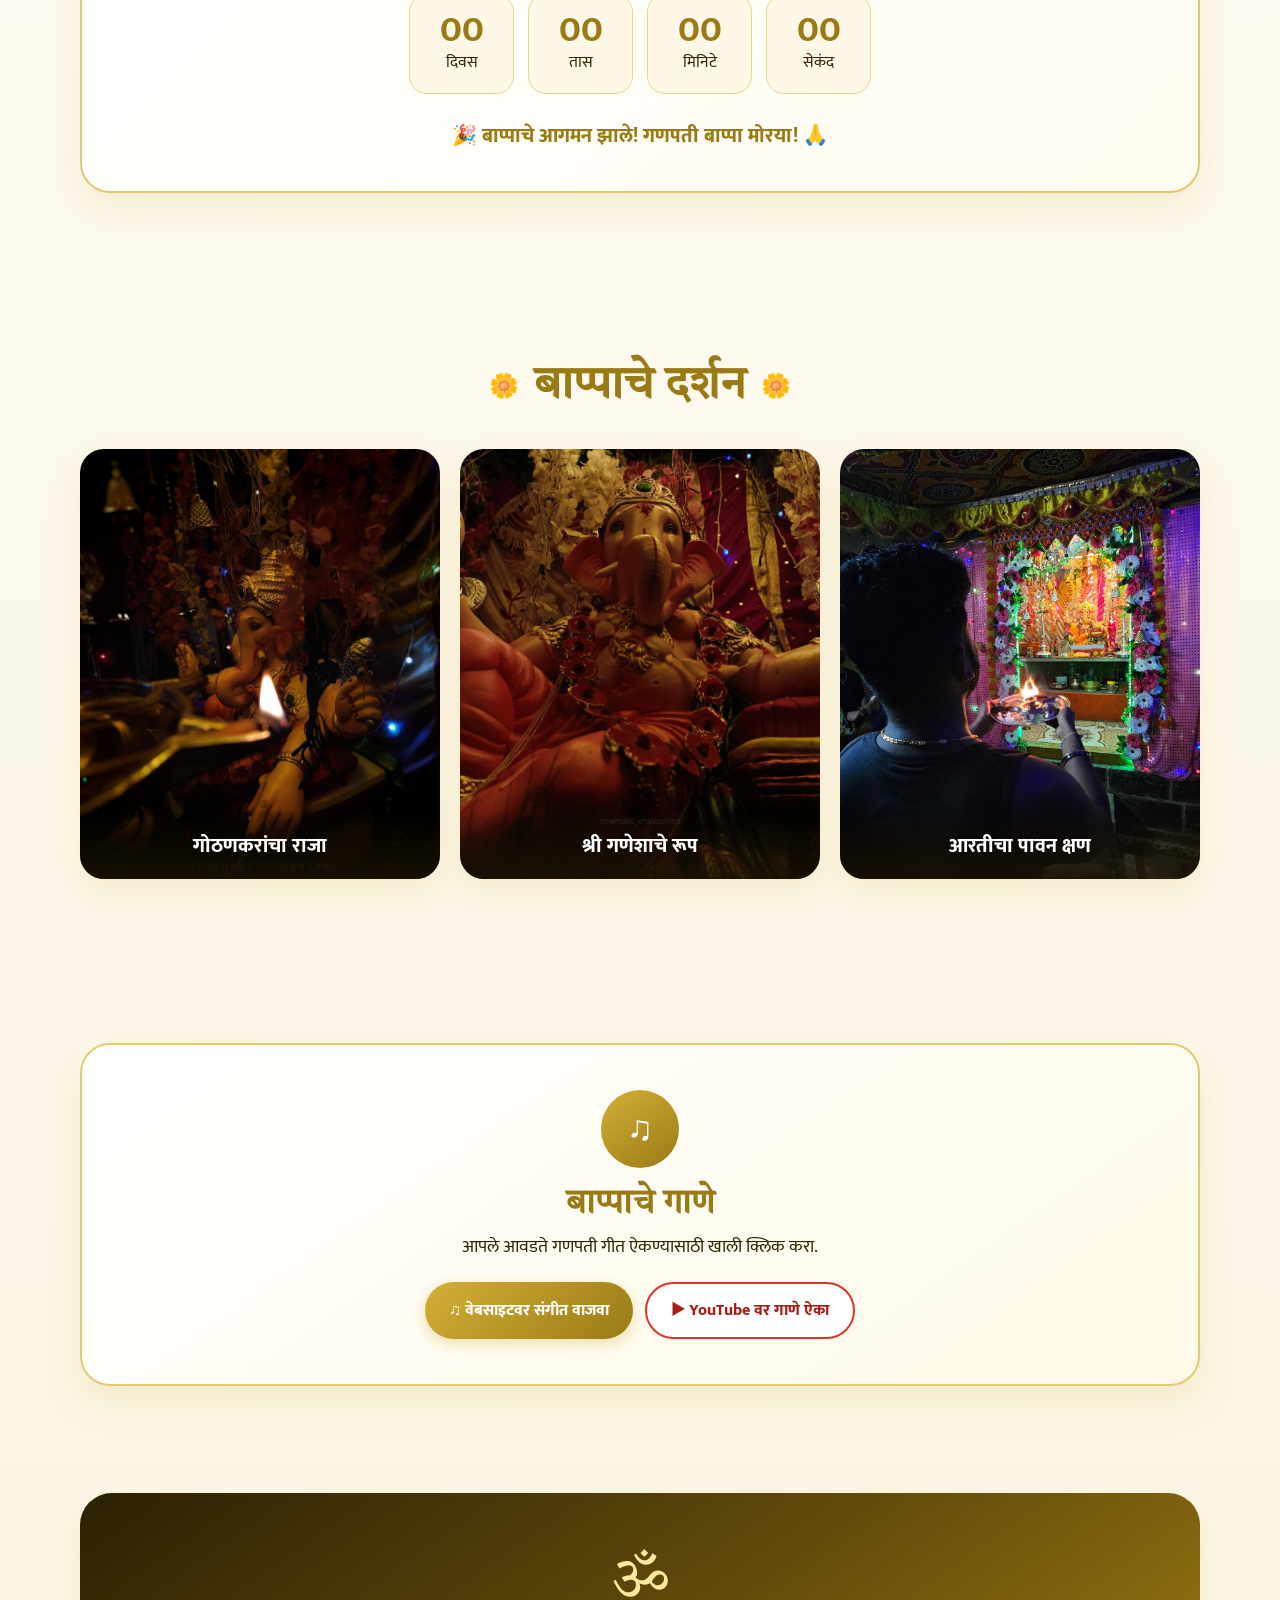
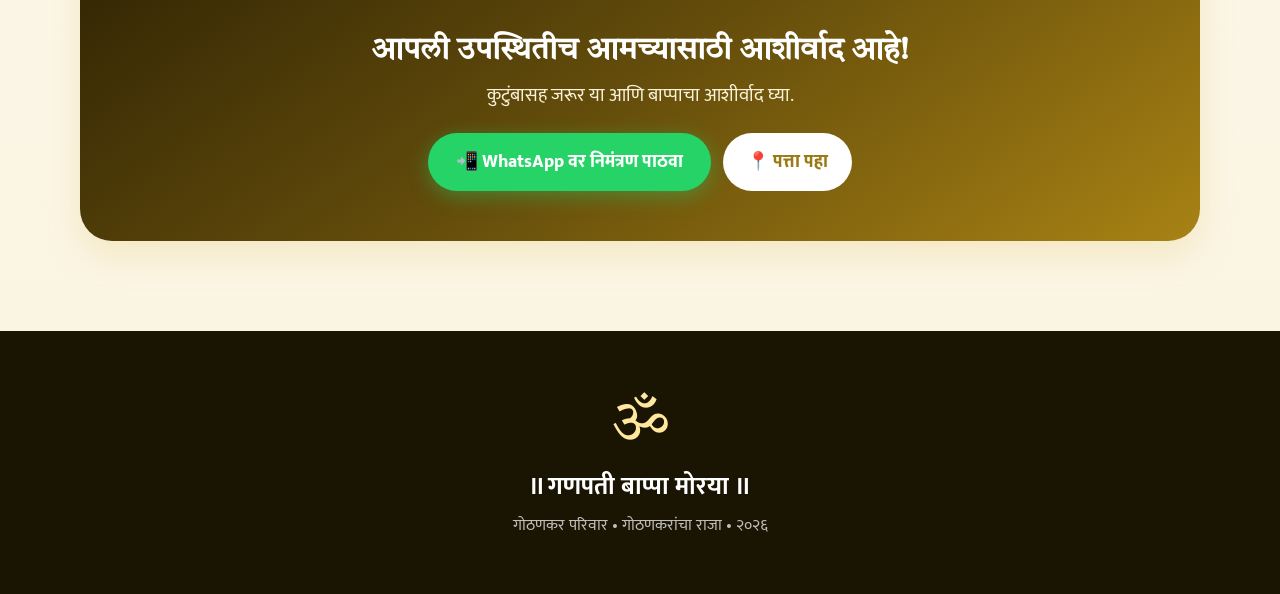
==== commit e27fd136: "Update index.html" ====
--- a/index.html
+++ b/index.html
@@ -12,6 +12,20 @@
 <link rel="stylesheet" href="style.css">
 </head>
 <body>
+
+  <!-- थिएटर पर्दा (Curtain Entrance) -->
+<div class="curtain-overlay" id="curtainOverlay">
+  <div class="curtain-panel curtain-left"></div>
+  <div class="curtain-panel curtain-right"></div>
+  <div class="curtain-content">
+    <div class="curtain-om">ॐ</div>
+    <h2>॥ श्री गणेशाय नमः ॥</h2>
+    <p>गोठणकरांचा राजा</p>
+    <button class="open-curtain-btn" id="openCurtainBtn" type="button">
+      ✨ बाप्पाचे दर्शन घ्या ✨
+    </button>
+  </div>
+</div>
 
 <header class="hero" id="home">
   <!-- मंदिरातील मंद धूप-धूर (Soft Temple Incense Fog) -->
@@ -145,4 +159,4 @@
 
 <script src="script.js"></script>
 </body>
-</html>+</html>
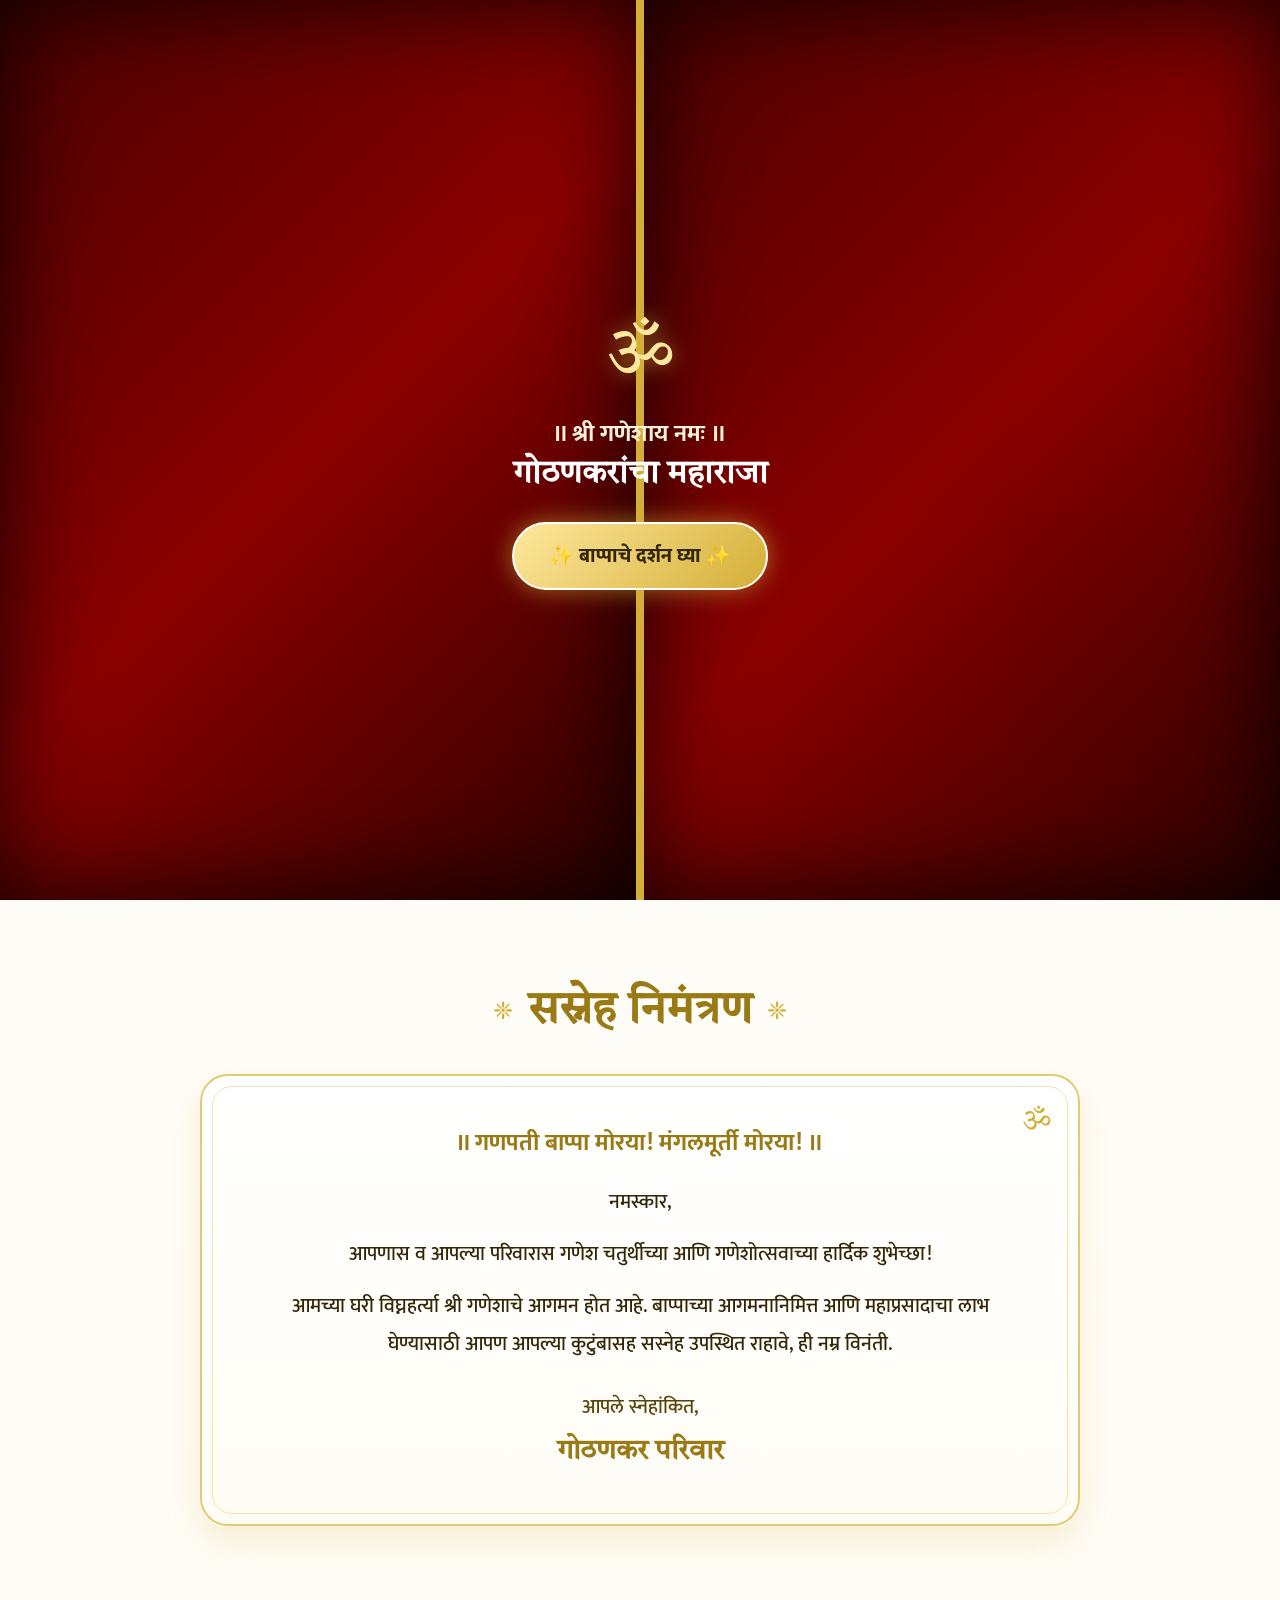
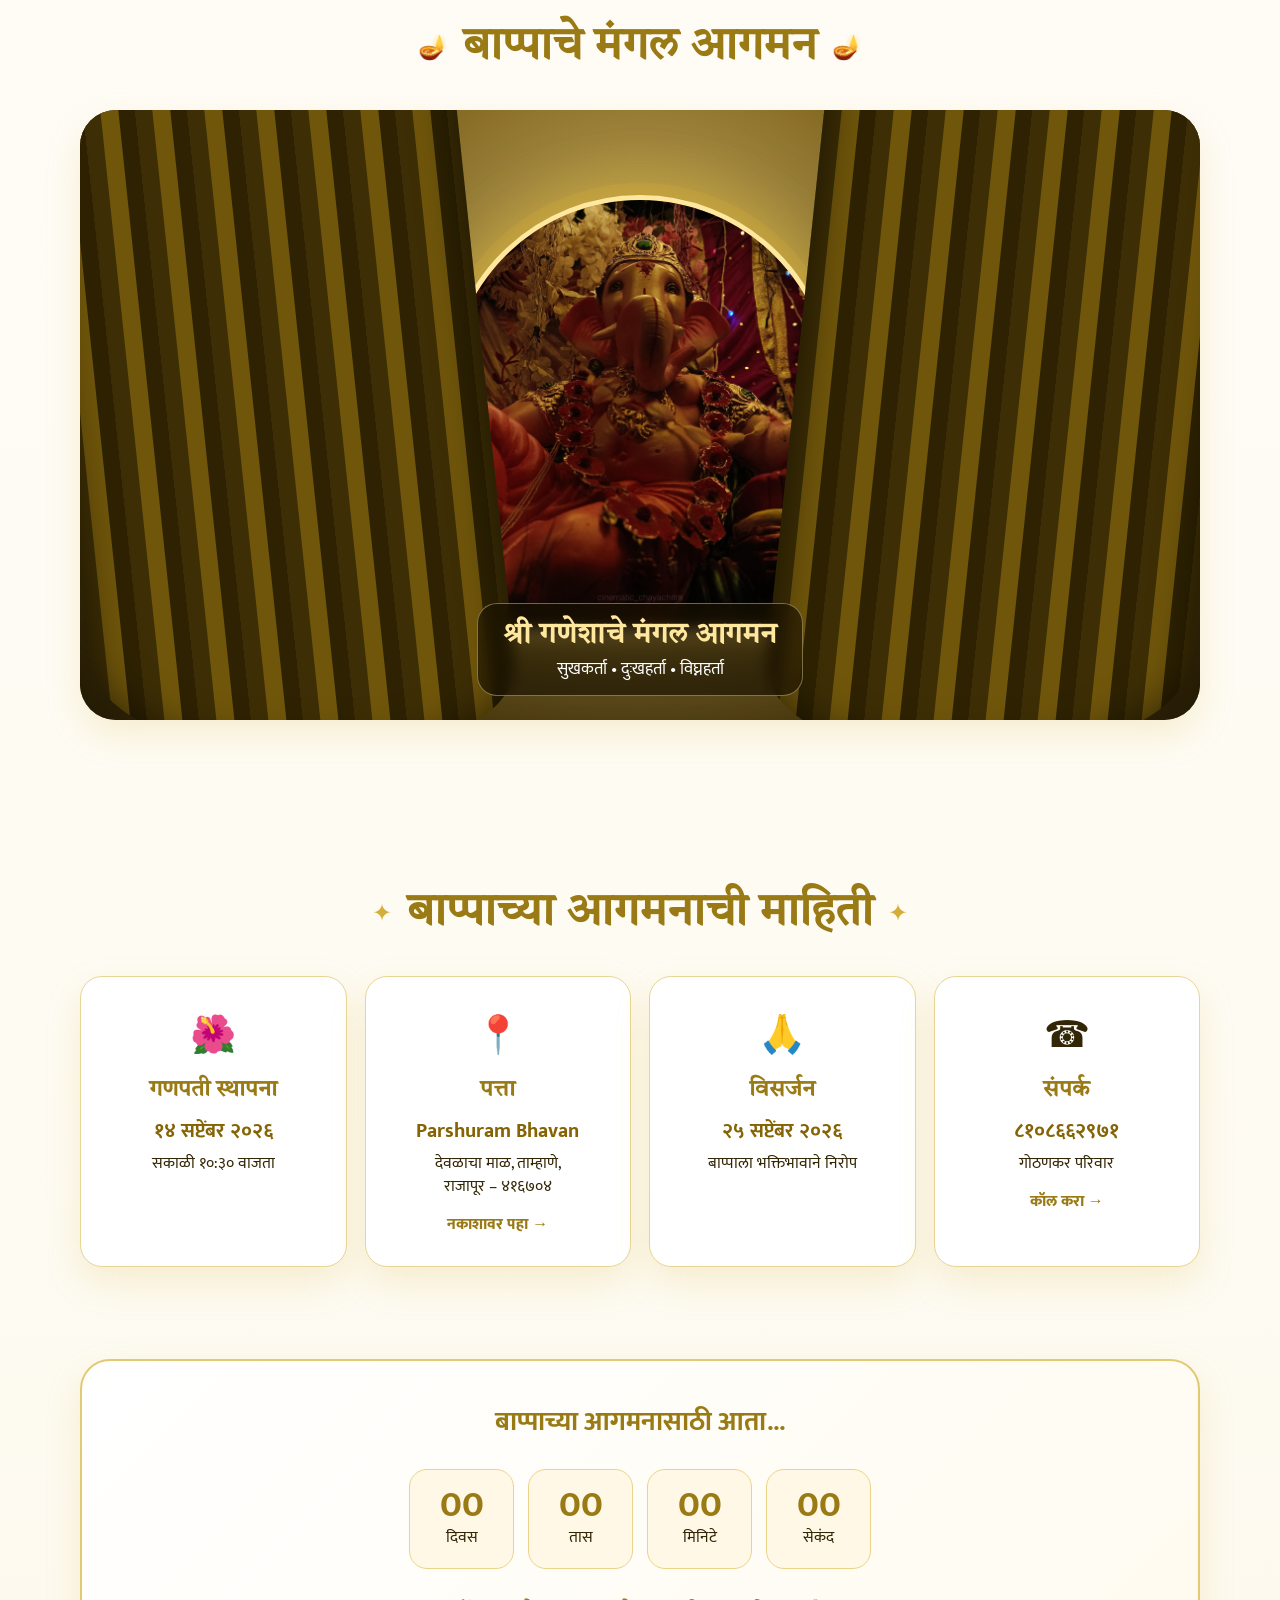
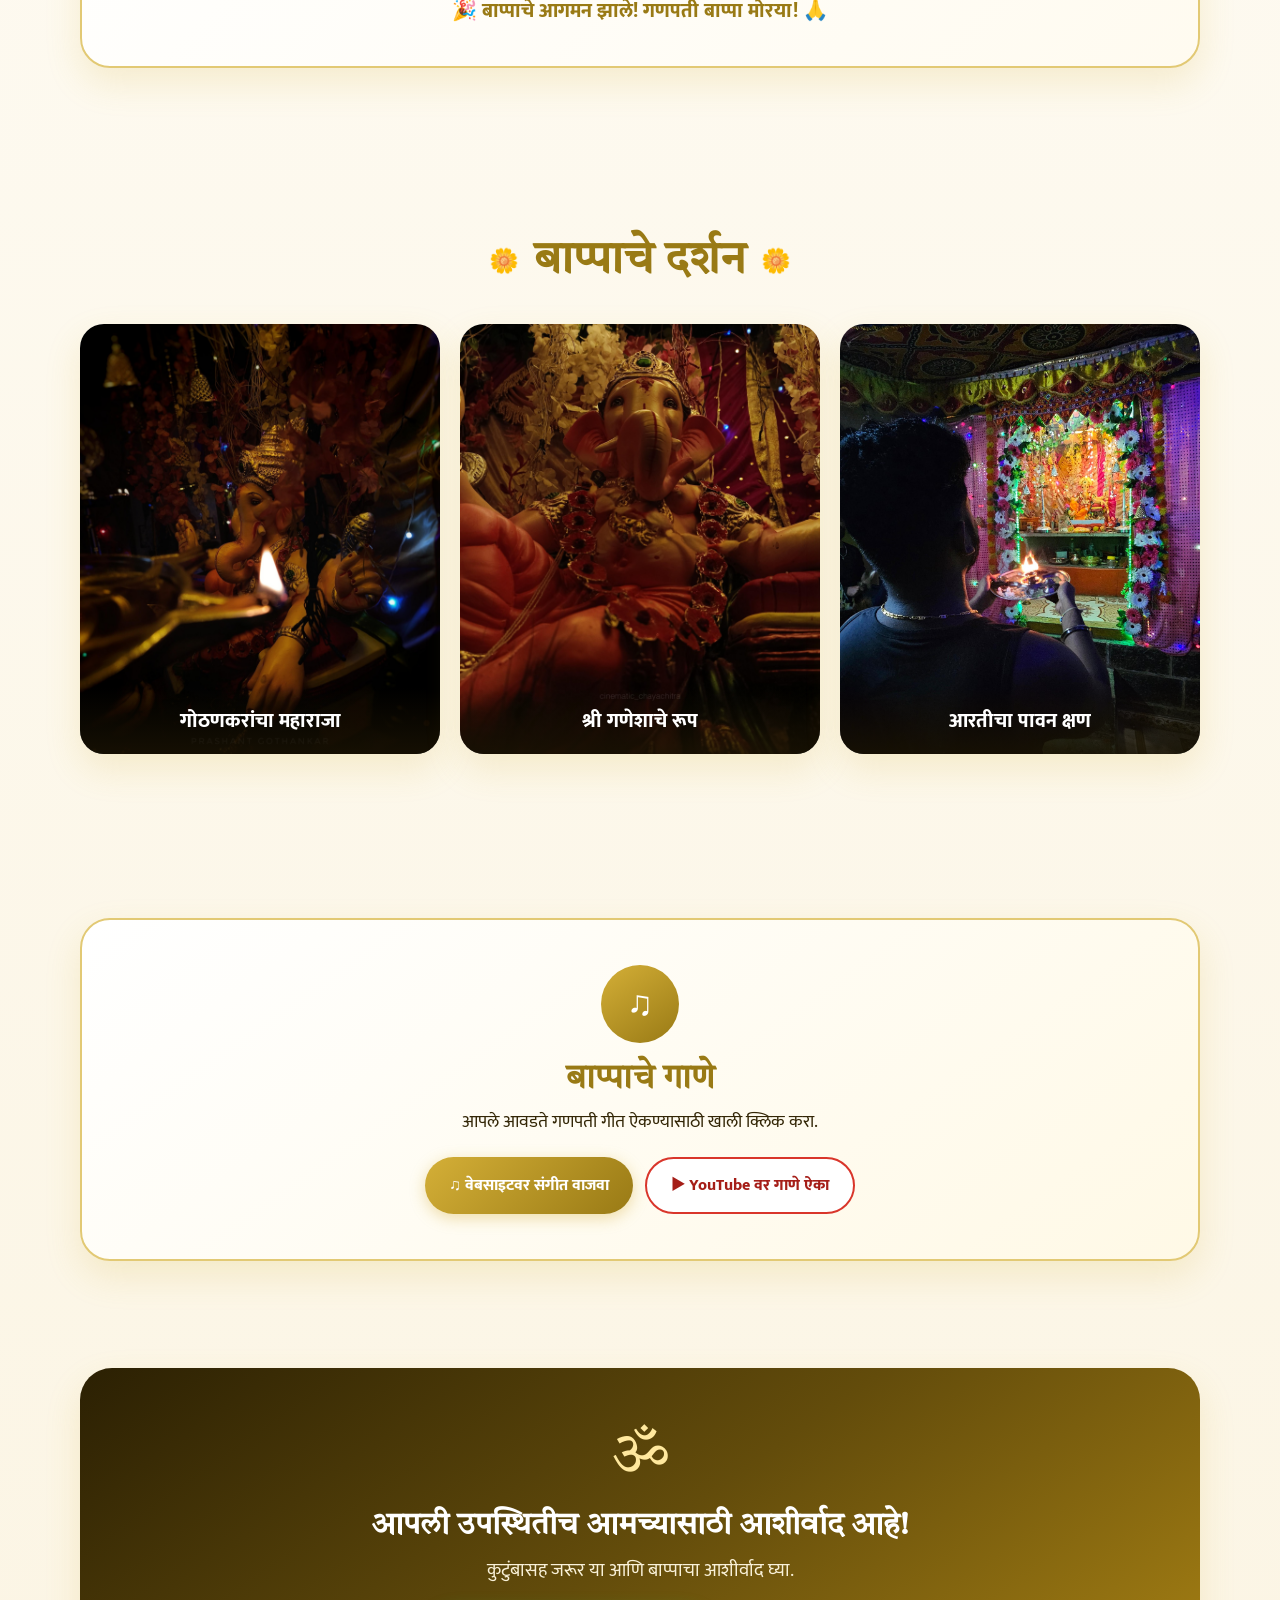
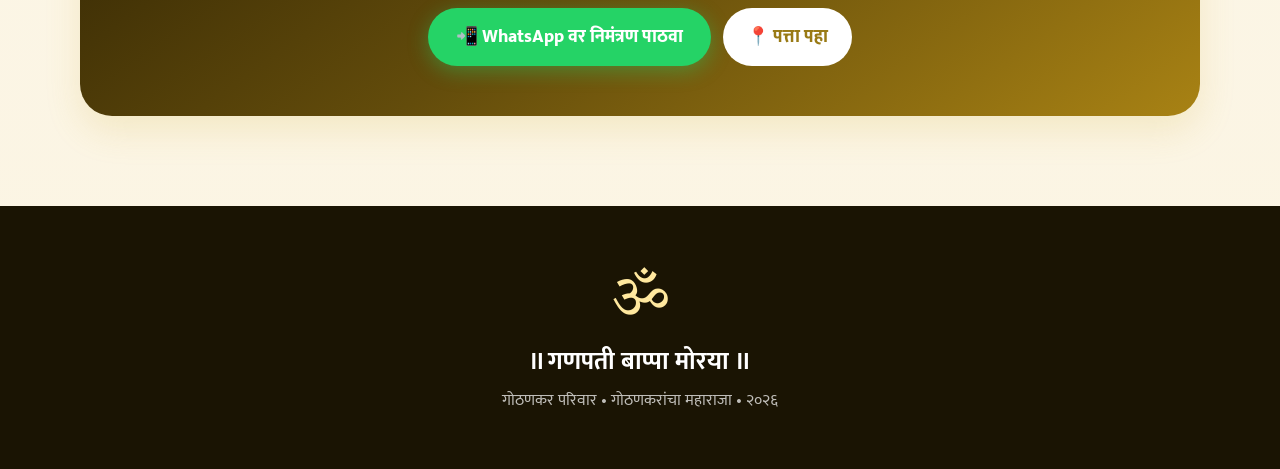
==== commit f8f43fa0: "Add files via upload" ====
--- a/index.html
+++ b/index.html
@@ -4,8 +4,8 @@
 <meta charset="UTF-8">
 <meta name="viewport" content="width=device-width, initial-scale=1.0">
 <meta name="theme-color" content="#d4af37">
-<meta name="description" content="गोठणकरांचा राजा — गोठणकर परिवार गणपती उत्सव २०२६">
-<title>गोठणकरांचा राजा | गोठणकर परिवार</title>
+<meta name="description" content="गोठणकरांचा महाराजा — गोठणकर परिवार गणपती उत्सव २०२६">
+<title>गोठणकरांचा महाराजा | गोठणकर परिवार</title>
 <link rel="preconnect" href="https://fonts.googleapis.com">
 <link rel="preconnect" href="https://fonts.gstatic.com" crossorigin>
 <link href="https://fonts.googleapis.com/css2?family=Mukta:wght@400;500;600;700;800&family=Tiro+Devanagari+Marathi:ital@0;1&display=swap" rel="stylesheet">
@@ -13,14 +13,14 @@
 </head>
 <body>
 
-  <!-- थिएटर पर्दा (Curtain Entrance) -->
+<!-- थिएटर पर्दा (Curtain Entrance) -->
 <div class="curtain-overlay" id="curtainOverlay">
   <div class="curtain-panel curtain-left"></div>
   <div class="curtain-panel curtain-right"></div>
   <div class="curtain-content">
     <div class="curtain-om">ॐ</div>
     <h2>॥ श्री गणेशाय नमः ॥</h2>
-    <p>गोठणकरांचा राजा</p>
+    <p>गोठणकरांचा महाराजा</p>
     <button class="open-curtain-btn" id="openCurtainBtn" type="button">
       ✨ बाप्पाचे दर्शन घ्या ✨
     </button>
@@ -34,7 +34,7 @@
     <div class="fog-layer fog-2"></div>
   </div>
 
-  <div class="hero-photo"><img src="ganpati-1.jpeg" alt="गोठणकरांचा राजा"></div>
+  <div class="hero-photo"><img src="ganpati-1.jpeg" alt="गोठणकरांचा महाराजा"></div>
   <div class="hero-overlay"></div>
   <div class="halo"></div>
   <div class="mandala"></div>
@@ -50,7 +50,7 @@
     <div class="om">ॐ</div>
     <div class="eyebrow">॥ श्री गणेशाय नमः ॥</div>
     <div class="small-family">गोठणकर परिवार सादर आमंत्रित करीत आहे</div>
-    <h1>गोठणकरांचा राजा</h1>
+    <h1>गोठणकरांचा महाराजा</h1>
     <div class="gold-line"><span>✦</span><i></i><span>ॐ</span><i></i><span>✦</span></div>
     <div class="festival">गणपती उत्सव २०२६</div>
     <div class="shlok">
@@ -93,7 +93,7 @@
   <div class="section-heading"><span>✦</span><h2>बाप्पाच्या आगमनाची माहिती</h2><span>✦</span></div>
   <div class="details-grid">
     <article class="detail-card"><div class="icon">🌺</div><h3>गणपती स्थापना</h3><strong>१४ सप्टेंबर २०२६</strong><span>सकाळी १०:३० वाजता</span></article>
-    <article class="detail-card"><div class="icon">📍</div><h3>पत्ता</h3><strong>गोठणकर हाऊस</strong><span>देवळाचा माळ, ताम्हाणे,<br>राजापूर – ४१६७०४</span><a class="small-link" target="_blank" rel="noopener" href="https://www.google.com/maps/search/?api=1&query=Gothankar+House%2C+Devlacha+Mal%2C+Tamhane%2C+Rajapur+416704">नकाशावर पहा →</a></article>
+    <article class="detail-card"><div class="icon">📍</div><h3>पत्ता</h3><strong>Parshuram Bhavan</strong><span>देवळाचा माळ, ताम्हाणे,<br>राजापूर – ४१६७०४</span><a class="small-link" target="_blank" rel="noopener" href="https://www.google.com/maps/search/?api=1&query=Parshuram+Bhavan%2C+Devlacha+Mal%2C+Tamhane%2C+Rajapur+416704">नकाशावर पहा →</a></article>
     <article class="detail-card"><div class="icon">🙏</div><h3>विसर्जन</h3><strong>२५ सप्टेंबर २०२६</strong><span>बाप्पाला भक्तिभावाने निरोप</span></article>
     <article class="detail-card"><div class="icon">☎</div><h3>संपर्क</h3><strong>८१०८६६२९७१</strong><span>गोठणकर परिवार</span><a class="small-link" href="tel:+918108662971">कॉल करा →</a></article>
   </div>
@@ -115,7 +115,7 @@
 <section class="section" id="gallery">
   <div class="section-heading"><span>🌼</span><h2>बाप्पाचे दर्शन</h2><span>🌼</span></div>
   <div class="gallery-grid">
-    <button class="gallery-item" data-img="ganpati-1.jpeg"><img src="ganpati-1.jpeg" alt="गोठणकरांचा राजा"><span>गोठणकरांचा राजा</span></button>
+    <button class="gallery-item" data-img="ganpati-1.jpeg"><img src="ganpati-1.jpeg" alt="गोठणकरांचा महाराजा"><span>गोठणकरांचा महाराजा</span></button>
     <button class="gallery-item" data-img="ganpati-2.jpeg"><img src="ganpati-2.jpeg" alt="श्री गणेश"><span>श्री गणेशाचे रूप</span></button>
     <button class="gallery-item" data-img="ganpati-3.jpeg"><img src="ganpati-3.jpeg" alt="आरतीचा पावन क्षण"><span>आरतीचा पावन क्षण</span></button>
   </div>
@@ -140,7 +140,7 @@
     <p>कुटुंबासह जरूर या आणि बाप्पाचा आशीर्वाद घ्या.</p>
     <div class="share-buttons">
       <button class="whatsapp" id="whatsappBtn" type="button">📲 WhatsApp वर निमंत्रण पाठवा</button>
-      <a class="map-btn" target="_blank" rel="noopener" href="https://www.google.com/maps/search/?api=1&query=Gothankar+House%2C+Devlacha+Mal%2C+Tamhane%2C+Rajapur+416704">📍 पत्ता पहा</a>
+      <a class="map-btn" target="_blank" rel="noopener" href="https://www.google.com/maps/search/?api=1&query=Parshuram+Bhavan%2C+Devlacha+Mal%2C+Tamhane%2C+Rajapur+416704">📍 पत्ता पहा</a>
     </div>
   </div>
 </section>
@@ -149,7 +149,7 @@
 <footer>
   <div class="footer-om">ॐ</div>
   <p>॥ गणपती बाप्पा मोरया ॥</p>
-  <p class="footer-small">गोठणकर परिवार • गोठणकरांचा राजा • २०२६</p>
+  <p class="footer-small">गोठणकर परिवार • गोठणकरांचा महाराजा • २०२६</p>
 </footer>
 
 <div class="lightbox" id="lightbox" aria-hidden="true">
@@ -159,4 +159,4 @@
 
 <script src="script.js"></script>
 </body>
-</html>
+</html>
--- a/style.css
+++ b/style.css
@@ -18,6 +18,100 @@
 }
 a{text-decoration:none;color:inherit}button{font:inherit}
 
+/* Curtain Entrance Styles */
+.curtain-overlay {
+  position: fixed;
+  inset: 0;
+  z-index: 9999;
+  display: flex;
+  align-items: center;
+  justify-content: center;
+  overflow: hidden;
+}
+
+.curtain-panel {
+  position: absolute;
+  top: 0;
+  bottom: 0;
+  width: 50%;
+  background: linear-gradient(135deg, #4a0000 0%, #8b0000 50%, #2b0000 100%);
+  box-shadow: inset 0 0 100px rgba(0,0,0,0.8);
+  transition: transform 1.8s cubic-bezier(0.77, 0, 0.175, 1);
+  z-index: 1;
+}
+
+.curtain-left {
+  left: 0;
+  border-right: 4px solid #d4af37;
+}
+
+.curtain-right {
+  right: 0;
+  border-left: 4px solid #d4af37;
+}
+
+.curtain-content {
+  position: relative;
+  z-index: 2;
+  text-align: center;
+  color: #fff;
+  transition: opacity 0.8s ease, transform 0.8s ease;
+  padding: 20px;
+}
+
+.curtain-om {
+  font-family: 'Tiro Devanagari Marathi', serif;
+  font-size: 70px;
+  color: #ffe89e;
+  text-shadow: 0 0 20px rgba(212,175,55,0.8);
+}
+
+.curtain-content h2 {
+  font-size: 24px;
+  color: #f9f1d8;
+  margin-top: 10px;
+}
+
+.curtain-content p {
+  font-size: 32px;
+  font-weight: 700;
+  color: #ffffff;
+  margin-bottom: 25px;
+  font-family: 'Tiro Devanagari Marathi', serif;
+}
+
+.open-curtain-btn {
+  padding: 15px 35px;
+  font-size: 20px;
+  font-weight: 800;
+  color: #332606;
+  background: linear-gradient(135deg, #ffe89e, #d4af37);
+  border: 2px solid #fff;
+  border-radius: 999px;
+  cursor: pointer;
+  box-shadow: 0 0 25px rgba(212, 175, 55, 0.6);
+  transition: transform 0.3s ease, box-shadow 0.3s ease;
+}
+
+.open-curtain-btn:hover {
+  transform: scale(1.08);
+  box-shadow: 0 0 35px rgba(255, 232, 158, 0.9);
+}
+
+.curtain-overlay.open .curtain-left {
+  transform: translateX(-100%);
+}
+
+.curtain-overlay.open .curtain-right {
+  transform: translateX(100%);
+}
+
+.curtain-overlay.open .curtain-content {
+  opacity: 0;
+  transform: scale(0.8);
+  pointer-events: none;
+}
+
 /* Hero Section */
 .hero{
   min-height:100svh;display:grid;place-items:center;position:relative;overflow:hidden;
@@ -27,7 +121,7 @@
 .hero-photo img{width:100%;height:100%;object-fit:cover;filter:brightness(.48) saturate(1.2)}
 .hero-overlay{background:radial-gradient(circle at 50% 45%,rgba(212,175,55,.3),transparent 50%),linear-gradient(180deg,rgba(15,11,2,.3),rgba(15,11,2,.85))}
 
-/* मंदिरातील अतिशय मंद, पारदर्शक सोनेरी धूर (Soft Incense Fog) */
+/* मंदिरातील मंद धूप-धूर (Soft Incense Fog) */
 .incense-fog-container{
   position:absolute;bottom:0;left:0;right:0;height:38vh;pointer-events:none;z-index:3;overflow:hidden;
 }
